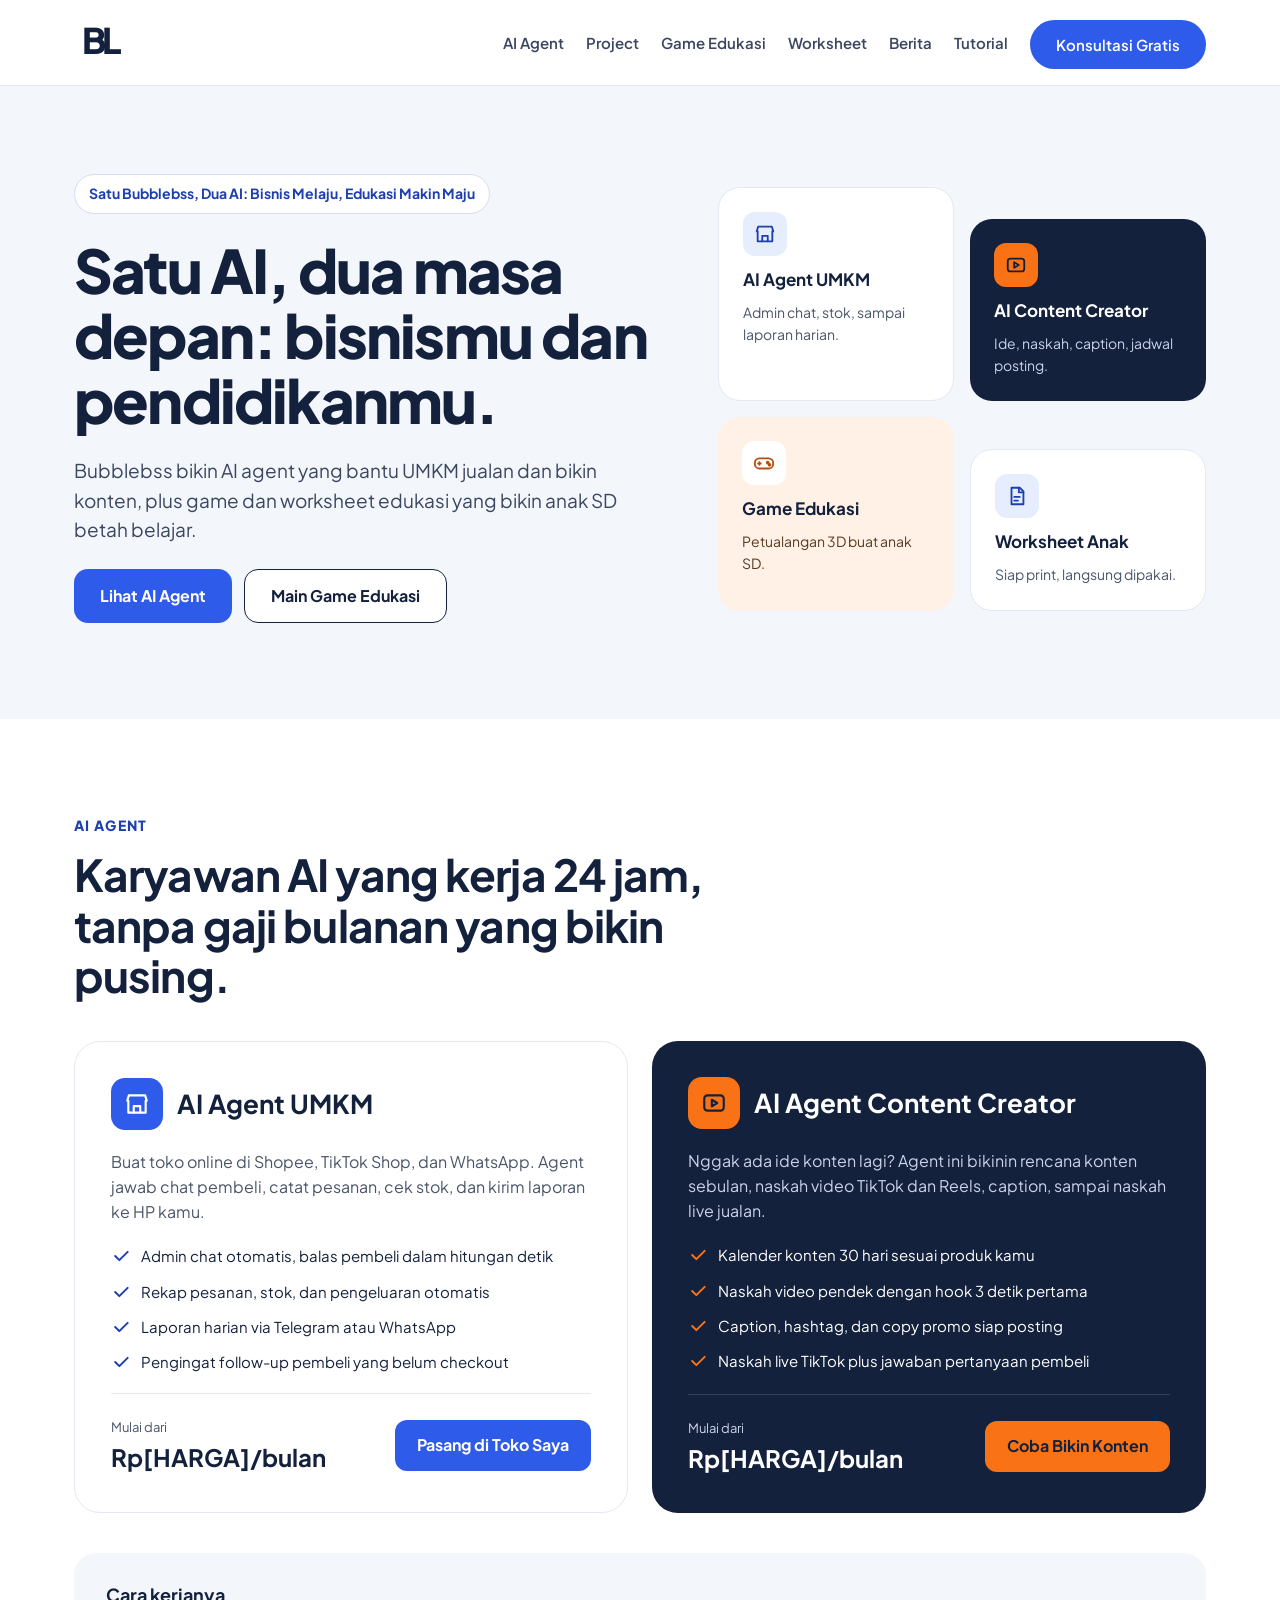
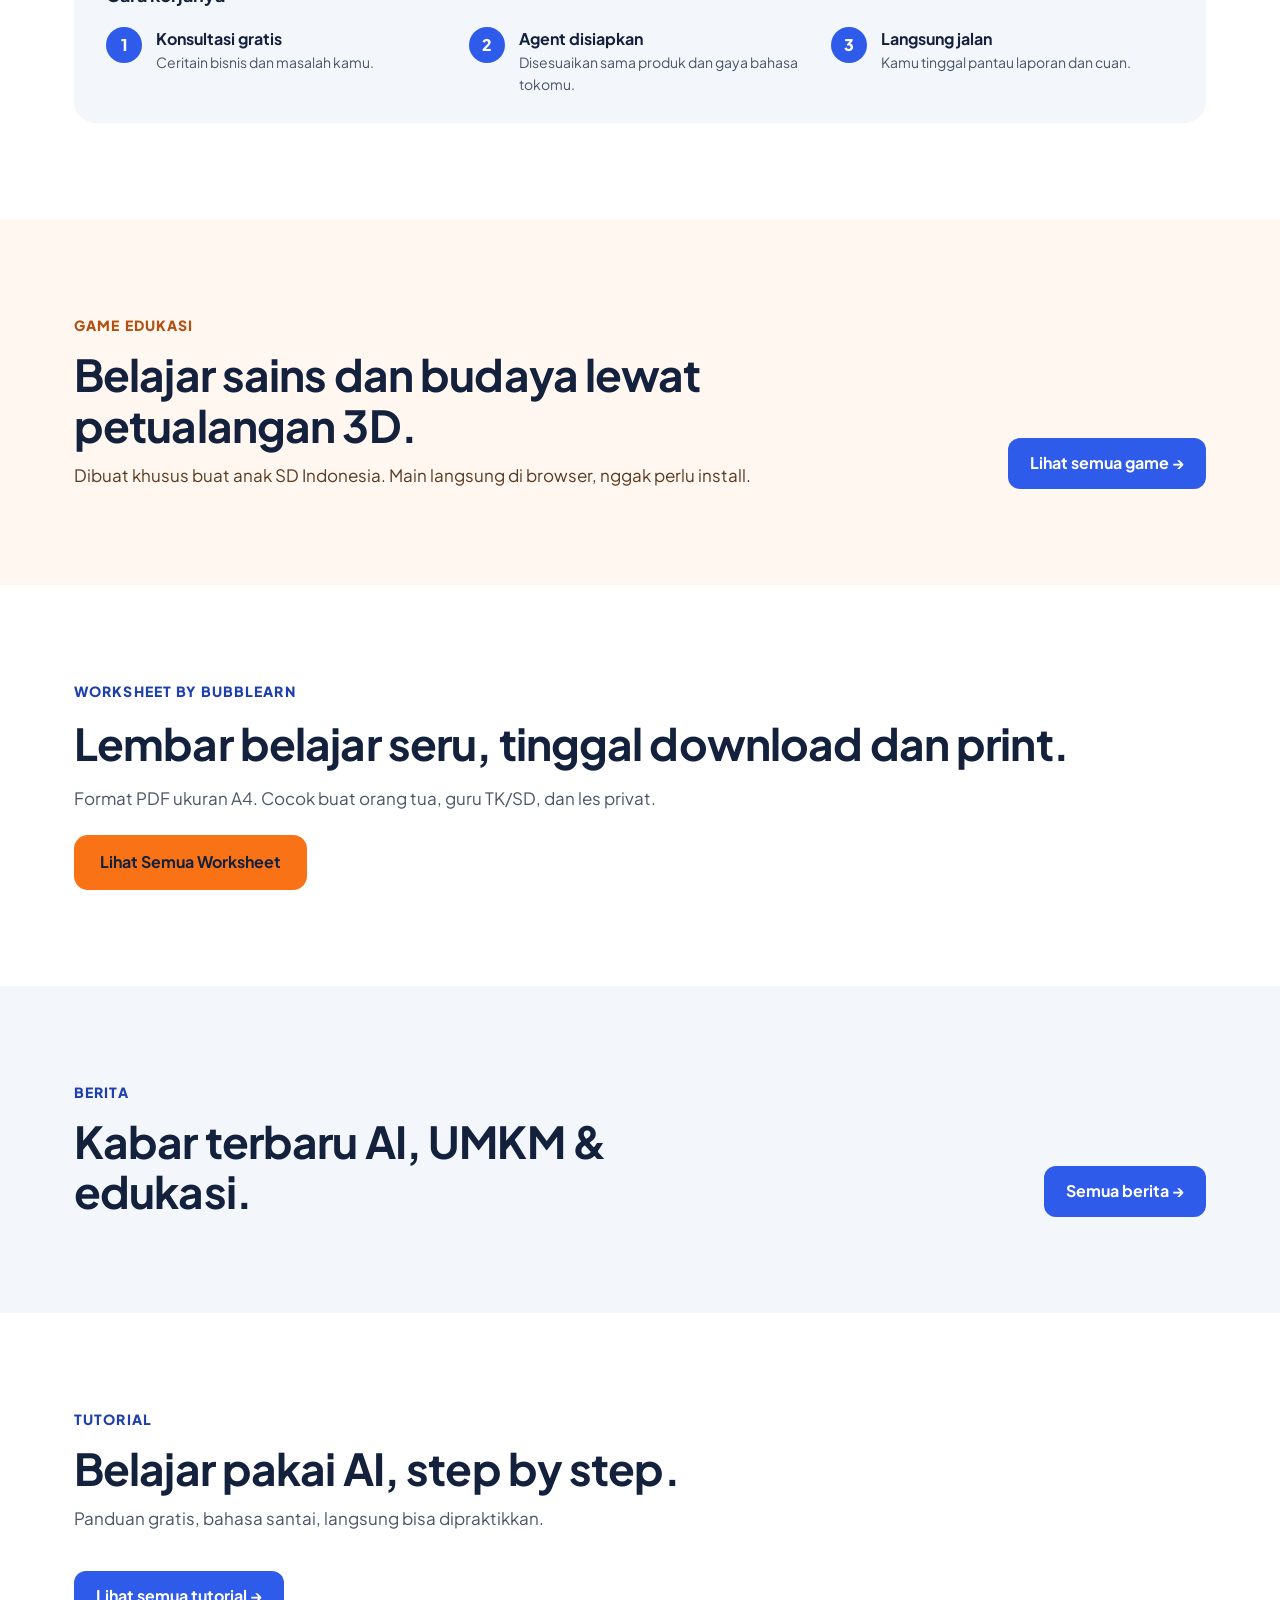
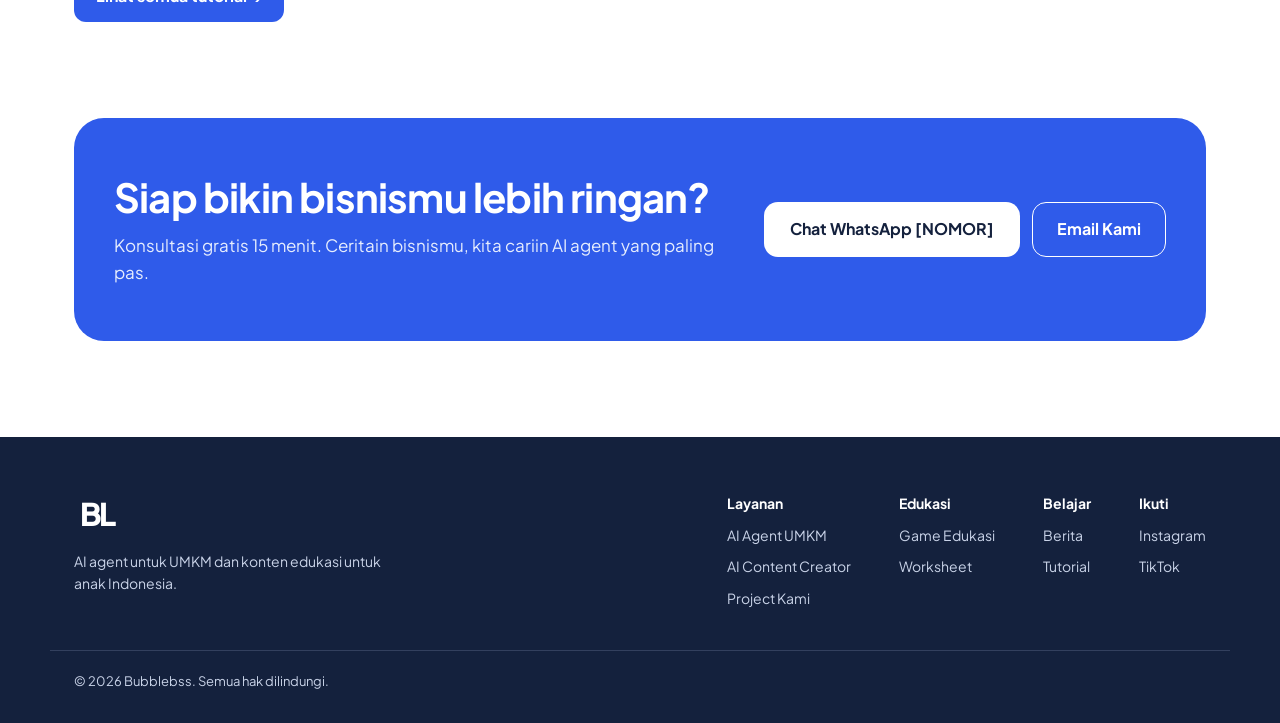
==== index.html @ 38b0239f "Shift hero headline focus from kids to education" ====
<!doctype html>
<html lang="id">
<head>
<meta charset="utf-8">
<title>Bubblebss – AI Agent UMKM, Game &amp; Worksheet Edukasi Anak</title>
<meta name="viewport" content="width=device-width, initial-scale=1">
<link rel="preconnect" href="https://fonts.googleapis.com">
<link rel="stylesheet" href="https://fonts.googleapis.com/css2?family=Plus+Jakarta+Sans:wght@400;500;600;700;800&display=swap">
<link rel="stylesheet" href="style.css">
</head>
<body>

<header class="site-header">
<nav class="nav container">
<a href="#top" class="nav-brand">
<svg width="52" height="52" viewBox="0 0 100 100" aria-hidden="true"><text x="50" y="72" font-family="'Plus Jakarta Sans', Arial, sans-serif" font-weight="800" font-size="68" letter-spacing="-6" text-anchor="middle" fill="#14213D">BL</text></svg>
</a>
<div class="nav-links">
<a href="/ai-agent/">AI Agent</a>
<a href="/project/">Project</a>
<a href="/game/">Game Edukasi</a>
<a href="/worksheet/">Worksheet</a>
<a href="/berita/">Berita</a>
<a href="/tutorial/">Tutorial</a>
<a href="#kontak" class="nav-cta">Konsultasi Gratis</a>
</div>
</nav>
</header>

<!-- HERO -->
<section id="top" class="hero">
<div class="hero-inner">
<div class="hero-copy">
<span class="hero-badge">Satu Bubblebss, Dua AI: Bisnis Melaju, Edukasi Makin Maju</span>
<h1 class="hero-title">Satu AI, dua masa depan: bisnismu dan pendidikanmu.</h1>
<p class="hero-desc">Bubblebss bikin AI agent yang bantu UMKM jualan dan bikin konten, plus game dan worksheet edukasi yang bikin anak SD betah belajar.</p>
<div class="hero-actions">
<a href="/ai-agent/" class="btn btn-primary">Lihat AI Agent</a>
<a href="/game/" class="btn btn-outline">Main Game Edukasi</a>
</div>
</div>
<div class="hero-grid">
<div class="hero-card hero-card-white">
<span class="hero-icon" style="background:#E6EDFD"><svg width="22" height="22" viewBox="0 0 24 24" fill="none" stroke="#1E3FAE" stroke-width="2" stroke-linecap="round" stroke-linejoin="round" aria-hidden="true"><path d="M3 9l1.5-5h15L21 9"></path><path d="M4 9v11h16V9"></path><path d="M9 20v-6h6v6"></path></svg></span>
<strong>AI Agent UMKM</strong>
<span class="desc">Admin chat, stok, sampai laporan harian.</span>
</div>
<div class="hero-card hero-card-navy offset">
<span class="hero-icon" style="background:#F97316"><svg width="22" height="22" viewBox="0 0 24 24" fill="none" stroke="#14213D" stroke-width="2" stroke-linecap="round" stroke-linejoin="round" aria-hidden="true"><rect x="3" y="5" width="18" height="14" rx="3"></rect><path d="M10 9l5 3-5 3z"></path></svg></span>
<strong>AI Content Creator</strong>
<span class="desc" style="color:#C9D3E8">Ide, naskah, caption, jadwal posting.</span>
</div>
<div class="hero-card hero-card-orange">
<span class="hero-icon" style="background:#FFFFFF"><svg width="22" height="22" viewBox="0 0 24 24" fill="none" stroke="#B4500F" stroke-width="2" stroke-linecap="round" stroke-linejoin="round" aria-hidden="true"><rect x="2" y="7" width="20" height="11" rx="5"></rect><path d="M7 11v3M5.5 12.5h3"></path><circle cx="16" cy="11.5" r="1"></circle><circle cx="18" cy="14" r="1"></circle></svg></span>
<strong>Game Edukasi</strong>
<span class="desc" style="color:#5A3A20">Petualangan 3D buat anak SD.</span>
</div>
<div class="hero-card hero-card-white offset">
<span class="hero-icon" style="background:#E6EDFD"><svg width="22" height="22" viewBox="0 0 24 24" fill="none" stroke="#1E3FAE" stroke-width="2" stroke-linecap="round" stroke-linejoin="round" aria-hidden="true"><path d="M6 3h9l4 4v14H6z"></path><path d="M14 3v5h5"></path><path d="M9 13h6M9 17h4"></path></svg></span>
<strong>Worksheet Anak</strong>
<span class="desc">Siap print, langsung dipakai.</span>
</div>
</div>
</div>
</section>

<!-- AI AGENT -->
<section id="ai-agent" class="section">
<div class="section-head">
<span class="eyebrow eyebrow-blue">AI Agent</span>
<h2 class="section-title">Karyawan AI yang kerja 24 jam, tanpa gaji bulanan yang bikin pusing.</h2>
</div>
<div class="agent-grid">

<div class="agent-card agent-card-white">
<div class="agent-head">
<span class="agent-icon" style="background:#2F5BEA"><svg width="26" height="26" viewBox="0 0 24 24" fill="none" stroke="#FFFFFF" stroke-width="2" stroke-linecap="round" stroke-linejoin="round" aria-hidden="true"><path d="M3 9l1.5-5h15L21 9"></path><path d="M4 9v11h16V9"></path><path d="M9 20v-6h6v6"></path></svg></span>
<h3>AI Agent UMKM</h3>
</div>
<p class="desc">Buat toko online di Shopee, TikTok Shop, dan WhatsApp. Agent jawab chat pembeli, catat pesanan, cek stok, dan kirim laporan ke HP kamu.</p>
<ul class="agent-list">
<li><svg width="20" height="20" viewBox="0 0 24 24" fill="none" stroke="#1E3FAE" stroke-width="2.4" stroke-linecap="round" stroke-linejoin="round" aria-hidden="true"><path d="M5 12l5 5L20 7"></path></svg>Admin chat otomatis, balas pembeli dalam hitungan detik</li>
<li><svg width="20" height="20" viewBox="0 0 24 24" fill="none" stroke="#1E3FAE" stroke-width="2.4" stroke-linecap="round" stroke-linejoin="round" aria-hidden="true"><path d="M5 12l5 5L20 7"></path></svg>Rekap pesanan, stok, dan pengeluaran otomatis</li>
<li><svg width="20" height="20" viewBox="0 0 24 24" fill="none" stroke="#1E3FAE" stroke-width="2.4" stroke-linecap="round" stroke-linejoin="round" aria-hidden="true"><path d="M5 12l5 5L20 7"></path></svg>Laporan harian via Telegram atau WhatsApp</li>
<li><svg width="20" height="20" viewBox="0 0 24 24" fill="none" stroke="#1E3FAE" stroke-width="2.4" stroke-linecap="round" stroke-linejoin="round" aria-hidden="true"><path d="M5 12l5 5L20 7"></path></svg>Pengingat follow-up pembeli yang belum checkout</li>
</ul>
<div class="agent-footer">
<div><span class="price-label">Mulai dari</span><br><strong>Rp[HARGA]/bulan</strong></div>
<a href="#kontak" class="btn btn-sm btn-primary">Pasang di Toko Saya</a>
</div>
</div>

<div class="agent-card agent-card-navy">
<div class="agent-head">
<span class="agent-icon" style="background:#F97316"><svg width="26" height="26" viewBox="0 0 24 24" fill="none" stroke="#14213D" stroke-width="2" stroke-linecap="round" stroke-linejoin="round" aria-hidden="true"><rect x="3" y="5" width="18" height="14" rx="3"></rect><path d="M10 9l5 3-5 3z"></path></svg></span>
<h3>AI Agent Content Creator</h3>
</div>
<p class="desc">Nggak ada ide konten lagi? Agent ini bikinin rencana konten sebulan, naskah video TikTok dan Reels, caption, sampai naskah live jualan.</p>
<ul class="agent-list">
<li><svg width="20" height="20" viewBox="0 0 24 24" fill="none" stroke="#F97316" stroke-width="2.4" stroke-linecap="round" stroke-linejoin="round" aria-hidden="true"><path d="M5 12l5 5L20 7"></path></svg>Kalender konten 30 hari sesuai produk kamu</li>
<li><svg width="20" height="20" viewBox="0 0 24 24" fill="none" stroke="#F97316" stroke-width="2.4" stroke-linecap="round" stroke-linejoin="round" aria-hidden="true"><path d="M5 12l5 5L20 7"></path></svg>Naskah video pendek dengan hook 3 detik pertama</li>
<li><svg width="20" height="20" viewBox="0 0 24 24" fill="none" stroke="#F97316" stroke-width="2.4" stroke-linecap="round" stroke-linejoin="round" aria-hidden="true"><path d="M5 12l5 5L20 7"></path></svg>Caption, hashtag, dan copy promo siap posting</li>
<li><svg width="20" height="20" viewBox="0 0 24 24" fill="none" stroke="#F97316" stroke-width="2.4" stroke-linecap="round" stroke-linejoin="round" aria-hidden="true"><path d="M5 12l5 5L20 7"></path></svg>Naskah live TikTok plus jawaban pertanyaan pembeli</li>
</ul>
<div class="agent-footer">
<div><span class="price-label">Mulai dari</span><br><strong>Rp[HARGA]/bulan</strong></div>
<a href="#kontak" class="btn btn-sm btn-orange">Coba Bikin Konten</a>
</div>
</div>

</div>

<div class="howto">
<strong class="howto-title">Cara kerjanya</strong>
<div class="howto-grid">
<div class="howto-step"><span class="howto-num">1</span><div><strong>Konsultasi gratis</strong><div class="label">Ceritain bisnis dan masalah kamu.</div></div></div>
<div class="howto-step"><span class="howto-num">2</span><div><strong>Agent disiapkan</strong><div class="label">Disesuaikan sama produk dan gaya bahasa tokomu.</div></div></div>
<div class="howto-step"><span class="howto-num">3</span><div><strong>Langsung jalan</strong><div class="label">Kamu tinggal pantau laporan dan cuan.</div></div></div>
</div>
</div>
</section>

<!-- GAME teaser -->
<section class="game-section">
<div class="section container" style="padding:96px 24px">
<div class="section-head-row">
<div class="section-head">
<span class="eyebrow" style="color:#B4500F">Game Edukasi</span>
<h2 class="section-title">Belajar sains dan budaya lewat petualangan 3D.</h2>
<p class="section-lede" style="color:#5A3A20">Dibuat khusus buat anak SD Indonesia. Main langsung di browser, nggak perlu install.</p>
</div>
<a href="/game/" class="btn btn-sm btn-primary">Lihat semua game →</a>
</div>
</div>
</section>

<!-- WORKSHEET teaser -->
<section class="section">
<div class="worksheet-section">
<div class="worksheet-copy">
<span class="eyebrow eyebrow-blue">Worksheet by Bubblearn</span>
<h2 class="section-title">Lembar belajar seru, tinggal download dan print.</h2>
<p class="section-lede">Format PDF ukuran A4. Cocok buat orang tua, guru TK/SD, dan les privat.</p>
<a href="/worksheet/" class="btn btn-orange" style="align-self:flex-start;margin-top:8px">Lihat Semua Worksheet</a>
</div>
</div>
</section>

<!-- BERITA teaser -->
<section id="berita" class="berita-section">
<div class="section">
<div class="section-head-row">
<div class="section-head">
<span class="eyebrow eyebrow-blue">Berita</span>
<h2 class="section-title">Kabar terbaru AI, UMKM &amp; edukasi.</h2>
</div>
<a href="/berita/" class="btn btn-sm btn-primary">Semua berita →</a>
</div>
</div>
</section>

<!-- TUTORIAL teaser -->
<section id="tutorial" class="section">
<div class="section-head">
<span class="eyebrow eyebrow-blue">Tutorial</span>
<h2 class="section-title">Belajar pakai AI, step by step.</h2>
<p class="section-lede">Panduan gratis, bahasa santai, langsung bisa dipraktikkan.</p>
</div>
<a href="/tutorial/" class="btn btn-sm btn-primary" style="align-self:flex-start">Lihat semua tutorial →</a>
</section>

<!-- CTA -->
<section id="kontak" class="cta-wrap">
<div class="cta-box">
<div class="cta-copy">
<h2>Siap bikin bisnismu lebih ringan?</h2>
<p>Konsultasi gratis 15 menit. Ceritain bisnismu, kita cariin AI agent yang paling pas.</p>
</div>
<div class="cta-actions">
<a href="#" class="btn btn-white">Chat WhatsApp [NOMOR]</a>
<a href="#" class="btn btn-outline-white">Email Kami</a>
</div>
</div>
</section>

<!-- FOOTER -->
<footer class="site-footer">
<div class="footer-inner">
<div class="footer-brand">
<div class="footer-brand-row"><svg width="46" height="46" viewBox="0 0 100 100" aria-hidden="true"><text x="50" y="72" font-family="'Plus Jakarta Sans', Arial, sans-serif" font-weight="800" font-size="68" letter-spacing="-6" text-anchor="middle" fill="#FFFFFF">BL</text></svg></div>
<p>AI agent untuk UMKM dan konten edukasi untuk anak Indonesia.</p>
</div>
<div class="footer-cols">
<div class="footer-col"><strong>Layanan</strong><a href="/ai-agent/">AI Agent UMKM</a><a href="/ai-agent/">AI Content Creator</a><a href="/project/">Project Kami</a></div>
<div class="footer-col"><strong>Edukasi</strong><a href="/game/">Game Edukasi</a><a href="/worksheet/">Worksheet</a></div>
<div class="footer-col"><strong>Belajar</strong><a href="/berita/">Berita</a><a href="/tutorial/">Tutorial</a></div>
<div class="footer-col"><strong>Ikuti</strong><a href="#">Instagram</a><a href="#">TikTok</a></div>
</div>
</div>
<div class="footer-bottom">© 2026 Bubblebss. Semua hak dilindungi.</div>
</footer>

<script src="https://identity.netlify.com/v1/netlify-identity-widget.js"></script>
<script>
if (window.netlifyIdentity) {
  window.netlifyIdentity.on('init', user => {
    if (!user) {
      window.netlifyIdentity.on('login', () => { document.location.href = '/admin/'; });
    }
  });
}
</script>
</body>
</html>
---- style.css ----
:root{
  --blue:#2F5BEA;
  --blue-dark:#1E3FAE;
  --navy:#14213D;
  --navy-2:#33405E;
  --navy-text:#3B4660;
  --orange:#F97316;
  --orange-dark:#B4500F;
  --orange-darker:#8A3A08;
  --brown:#5A3A20;
  --bg-blue:#F3F6FB;
  --bg-orange:#FFF7F0;
  --border:#E3E8F2;
  --border-orange:#F3DCC8;
  --border-blue2:#D5DEF0;
  --gray:#4A5568;
  --ink-soft:#C9D3E8;
  --chip-blue-bg:#E6EDFD;
  --chip-orange-bg:#FFF1E6;
  --chip-green-bg:#DCF3E4;
  --chip-green-text:#17643A;
  --chip-cyan-bg:#D9F0F5;
  --chip-cyan-text:#0E5A6B;
  --lilac:#9DB4F7;
}

*{box-sizing:border-box}
html{scroll-behavior:smooth}
body{
  margin:0;
  background:#FFFFFF;
  color:var(--navy);
  font-family:'Plus Jakarta Sans',system-ui,sans-serif;
  line-height:1.55;
}
a{color:var(--blue-dark);text-decoration:none}
a:hover{color:var(--navy)}
img{max-width:100%}
ul{margin:0;padding:0;list-style:none}

.container{max-width:1180px;margin:0 auto;padding:0 24px}

/* NAV */
.site-header{border-bottom:1px solid var(--border);background:#FFFFFF}
.nav{display:flex;flex-wrap:wrap;align-items:center;justify-content:space-between;gap:16px;padding:16px 24px}
.nav-brand{display:flex;align-items:center;gap:10px;color:var(--navy)}
.nav-brand strong{font-weight:800;font-size:22px;letter-spacing:-0.02em}
.nav-links{display:flex;flex-wrap:wrap;align-items:center;gap:16px 22px;font-size:15px;font-weight:600}
.nav-links a{color:var(--navy-text);padding:10px 0}
.nav-links a.nav-cta{background:var(--blue);color:#FFFFFF !important;padding:13px 26px;border-radius:999px;margin-top:4px}

/* BUTTONS */
.btn{display:inline-block;font-weight:700;font-size:16px;padding:15px 26px;border-radius:14px;text-decoration:none}
.btn-primary{background:var(--blue);color:#FFFFFF !important}
.btn-outline{background:#FFFFFF;color:var(--navy) !important;border:1.5px solid var(--navy);padding:14px 26px}
.btn-orange{background:var(--orange);color:var(--navy) !important}
.btn-white{background:#FFFFFF;color:var(--navy) !important}
.btn-outline-white{border:1.5px solid #FFFFFF;color:#FFFFFF !important;padding:14px 24px}
.btn-sm{padding:13px 22px;border-radius:12px;font-weight:700}

/* SECTION HEADINGS */
.eyebrow{font-size:14px;font-weight:800;letter-spacing:.08em;text-transform:uppercase}
.eyebrow-blue{color:var(--blue-dark)}
.eyebrow-orange{color:var(--orange-dark)}
h1,h2,h3{margin:0}
.section-title{font-size:clamp(30px,3.6vw,44px);line-height:1.15;letter-spacing:-.02em}
.section-lede{margin:0;font-size:17px;color:var(--gray)}

/* HERO */
.hero{background:var(--bg-blue)}
.hero-inner{padding:88px 24px 96px;display:flex;flex-wrap:wrap;align-items:center;gap:56px;max-width:1180px;margin:0 auto}
.hero-copy{flex:1 1 480px;min-width:0;display:flex;flex-direction:column;gap:24px}
.hero-badge{align-self:flex-start;background:#FFFFFF;border:1px solid var(--border-blue2);color:var(--blue-dark);font-size:14px;font-weight:700;padding:8px 14px;border-radius:999px}
.hero-title{font-size:clamp(36px,5vw,60px);line-height:1.08;font-weight:800;letter-spacing:-.03em}
.hero-desc{margin:0;font-size:19px;color:var(--navy-text);max-width:560px}
.hero-actions{display:flex;flex-wrap:wrap;gap:12px}
.hero-grid{flex:1 1 380px;min-width:0;display:grid;grid-template-columns:repeat(2,minmax(0,1fr));gap:16px}
.hero-card{border-radius:22px;padding:24px;display:flex;flex-direction:column;gap:10px}
.hero-card.offset{margin-top:32px}
.hero-card-white{background:#FFFFFF;border:1px solid var(--border)}
.hero-card-navy{background:var(--navy);color:#FFFFFF}
.hero-card-orange{background:var(--chip-orange-bg)}
.hero-icon{width:44px;height:44px;border-radius:12px;display:flex;align-items:center;justify-content:center}
.hero-card strong{font-size:17px}
.hero-card span.desc{font-size:14px;color:var(--gray)}

/* GENERIC SECTION */
.section{max-width:1180px;margin:0 auto;padding:96px 24px;display:flex;flex-direction:column;gap:40px}
.section-head{display:flex;flex-direction:column;gap:12px;max-width:680px}
.section-head-row{display:flex;flex-wrap:wrap;justify-content:space-between;align-items:flex-end;gap:16px}

/* AI AGENT CARDS */
.agent-grid{display:grid;grid-template-columns:repeat(auto-fit,minmax(320px,1fr));gap:24px}
.agent-card{border-radius:26px;padding:36px;display:flex;flex-direction:column;gap:20px}
.agent-card-white{border:1px solid var(--border);background:#FFFFFF}
.agent-card-navy{background:var(--navy);color:#FFFFFF}
.agent-head{display:flex;align-items:center;gap:14px}
.agent-icon{width:52px;height:52px;border-radius:14px;display:flex;align-items:center;justify-content:center}
.agent-card h3{font-size:26px}
.agent-card p.desc{margin:0;font-size:16px}
.agent-card-white p.desc{color:var(--gray)}
.agent-card-navy p.desc{color:var(--ink-soft)}
.agent-list{display:flex;flex-direction:column;gap:12px;font-size:15px}
.agent-list li{display:flex;gap:10px;align-items:flex-start}
.agent-list svg{flex:none;margin-top:2px}
.agent-footer{display:flex;flex-wrap:wrap;align-items:center;justify-content:space-between;gap:16px;padding-top:20px;margin-top:auto;border-top:1px solid var(--border)}
.agent-card-navy .agent-footer{border-top:1px solid var(--navy-2)}
.agent-footer .price-label{font-size:13px;color:var(--gray)}
.agent-card-navy .price-label{color:var(--ink-soft)}
.agent-footer strong{font-size:24px}

.howto{background:var(--bg-blue);border-radius:22px;padding:28px 32px;display:flex;flex-direction:column;gap:18px}
.howto-title{font-size:18px}
.howto-grid{display:grid;grid-template-columns:repeat(auto-fit,minmax(220px,1fr));gap:20px}
.howto-step{display:flex;gap:14px;align-items:flex-start}
.howto-num{flex:none;width:36px;height:36px;border-radius:999px;background:var(--blue);color:#FFFFFF;font-weight:800;display:flex;align-items:center;justify-content:center}
.howto-step .label{font-size:14px;color:var(--gray)}

.target-note{background:var(--chip-orange-bg);border:1px solid var(--border-orange);border-radius:20px;padding:24px 28px;display:flex;gap:16px;align-items:flex-start}
.target-note .icon{flex:none;width:40px;height:40px;border-radius:10px;background:#FFFFFF;display:flex;align-items:center;justify-content:center}
.target-note p{margin:0;font-size:15px;color:var(--orange-darker)}
.target-note strong{display:block;margin-bottom:4px;font-size:16px;color:var(--navy)}

/* GAME */
.game-section{background:var(--bg-orange)}
.game-grid{display:grid;grid-template-columns:repeat(auto-fit,minmax(250px,1fr));gap:20px}
.game-card{background:#FFFFFF;border-radius:22px;overflow:hidden;display:flex;flex-direction:column;border:1px solid var(--border-orange)}
.game-thumb{height:150px;display:flex;align-items:center;justify-content:center}
.game-body{padding:22px;display:flex;flex-direction:column;gap:10px;flex:1}
.chip{align-self:flex-start;font-size:12px;font-weight:700;padding:4px 10px;border-radius:999px}
.chip-green{background:var(--chip-green-bg);color:var(--chip-green-text)}
.chip-blue{background:var(--chip-blue-bg);color:var(--blue-dark)}
.chip-cyan{background:var(--chip-cyan-bg);color:var(--chip-cyan-text)}
.chip-orange{background:var(--chip-orange-bg);color:var(--orange-darker)}
.game-card h3{font-size:19px}
.game-card p{margin:0;font-size:14px;color:var(--gray)}
.game-link{margin-top:auto;font-weight:700;font-size:15px;padding:10px 0}

/* WORKSHEET */
.worksheet-section{display:flex;flex-wrap:wrap;gap:48px;align-items:flex-start}
.worksheet-copy{flex:1 1 340px;min-width:0;display:flex;flex-direction:column;gap:16px}
.worksheet-grid{flex:2 1 560px;min-width:0;display:grid;grid-template-columns:repeat(auto-fit,minmax(240px,1fr));gap:16px}
.worksheet-card{border:1px solid var(--border);border-radius:20px;padding:22px;display:flex;flex-direction:column;gap:8px}
.worksheet-card strong.title{font-size:18px}
.worksheet-card span.desc{font-size:14px;color:var(--gray)}
.worksheet-price-row{display:flex;justify-content:space-between;align-items:center;margin-top:8px}
.worksheet-price-row strong{color:var(--blue-dark)}
.worksheet-price-row a{font-weight:700;font-size:14px;padding:8px 0}
.worksheet-bundle{grid-column:1/-1;background:var(--navy);color:#FFFFFF;border-radius:20px;padding:22px 26px;display:flex;flex-wrap:wrap;justify-content:space-between;align-items:center;gap:14px}
.worksheet-bundle .label{font-size:14px;color:var(--ink-soft)}

/* PROJECT */
.project-grid{display:grid;grid-template-columns:repeat(auto-fit,minmax(280px,1fr));gap:20px}
.project-card{background:#FFFFFF;border:1px solid var(--border);border-radius:22px;padding:26px;display:flex;flex-direction:column;gap:14px}
.project-card h3{font-size:20px;line-height:1.3}
.project-card p{margin:0;font-size:15px;color:var(--gray)}
.project-stats{display:flex;gap:20px;border-top:1px solid var(--border);padding-top:16px;margin-top:auto}
.project-stat{display:flex;flex-direction:column;gap:2px}
.project-stat strong{font-size:18px;color:var(--blue-dark)}
.project-stat span{font-size:12px;color:var(--gray)}

/* BERITA / TUTORIAL teaser + list */
.berita-section{background:var(--bg-blue)}
.news-grid{display:grid;grid-template-columns:repeat(auto-fit,minmax(280px,1fr));gap:20px}
.news-card{background:#FFFFFF;border-radius:22px;padding:26px;display:flex;flex-direction:column;gap:12px}
.news-meta{display:flex;gap:10px;font-size:13px;color:var(--gray)}
.news-meta .cat{font-weight:700}
.news-card h3{font-size:20px;line-height:1.3}
.news-card p{margin:0;font-size:15px;color:var(--gray)}
.news-card .read-more{margin-top:auto;font-weight:700;font-size:15px;padding:8px 0}

.tutorial-list{display:flex;flex-direction:column;border-top:1px solid var(--border)}
.tutorial-row{text-decoration:none;color:var(--navy);display:flex;flex-wrap:wrap;align-items:center;gap:12px 24px;padding:22px 4px;border-bottom:1px solid var(--border)}
.tutorial-row strong{flex:1 1 320px;font-size:18px}
.tutorial-row .meta{font-size:14px;color:var(--gray)}

/* CTA */
.cta-wrap{max-width:1180px;margin:0 auto;padding:0 24px 96px}
.cta-box{background:var(--blue);color:#FFFFFF;border-radius:30px;padding:56px 40px;display:flex;flex-wrap:wrap;align-items:center;justify-content:space-between;gap:28px}
.cta-copy{flex:1 1 420px;min-width:0;display:flex;flex-direction:column;gap:12px}
.cta-copy h2{font-size:clamp(28px,3.2vw,40px);line-height:1.15;letter-spacing:-.02em}
.cta-copy p{margin:0;font-size:17px;color:var(--chip-blue-bg)}
.cta-actions{display:flex;flex-wrap:wrap;gap:12px}

/* FOOTER */
.site-footer{background:var(--navy);color:var(--ink-soft)}
.footer-inner{max-width:1180px;margin:0 auto;padding:56px 24px 40px;display:flex;flex-wrap:wrap;justify-content:space-between;gap:32px}
.footer-brand{flex:1 1 280px;display:flex;flex-direction:column;gap:12px}
.footer-brand-row{display:flex;align-items:center;gap:10px;color:#FFFFFF}
.footer-brand-row strong{font-size:20px}
.footer-brand p{margin:0;font-size:14px;max-width:320px}
.footer-cols{display:flex;flex-wrap:wrap;gap:48px;font-size:14px}
.footer-col{display:flex;flex-direction:column;gap:10px}
.footer-col strong{color:#FFFFFF}
.footer-col a{color:var(--ink-soft)}
.footer-bottom{max-width:1180px;margin:0 auto;padding:20px 24px 32px;border-top:1px solid var(--navy-2);font-size:13px}

/* SIMPLE PAGE HEADER (berita/tutorial/game/worksheet pages) */
.page-hero{background:var(--bg-blue);padding:64px 24px;text-align:left}
.page-hero .container{display:flex;flex-direction:column;gap:12px;max-width:760px}

/* ARTICLE DETAIL */
.article-wrap{max-width:720px;margin:0 auto;padding:64px 24px 96px}
.article-meta{display:flex;gap:10px;font-size:13px;color:var(--gray);margin-bottom:12px}
.article-wrap h1{font-size:clamp(28px,4vw,42px);line-height:1.2;letter-spacing:-.02em;margin-bottom:24px}
.article-body{font-size:17px;color:#1F2937}
.article-body h2{margin-top:36px;font-size:24px}
.article-body h3{margin-top:28px;font-size:20px}
.article-body p{margin:16px 0}
.article-body ul,.article-body ol{margin:16px 0;padding-left:22px}
.article-body img{border-radius:16px}
.back-link{display:inline-block;margin-bottom:24px;font-weight:700}

/* UTIL */
.muted{color:var(--gray)}
.empty-state{padding:40px 0;color:var(--gray)}
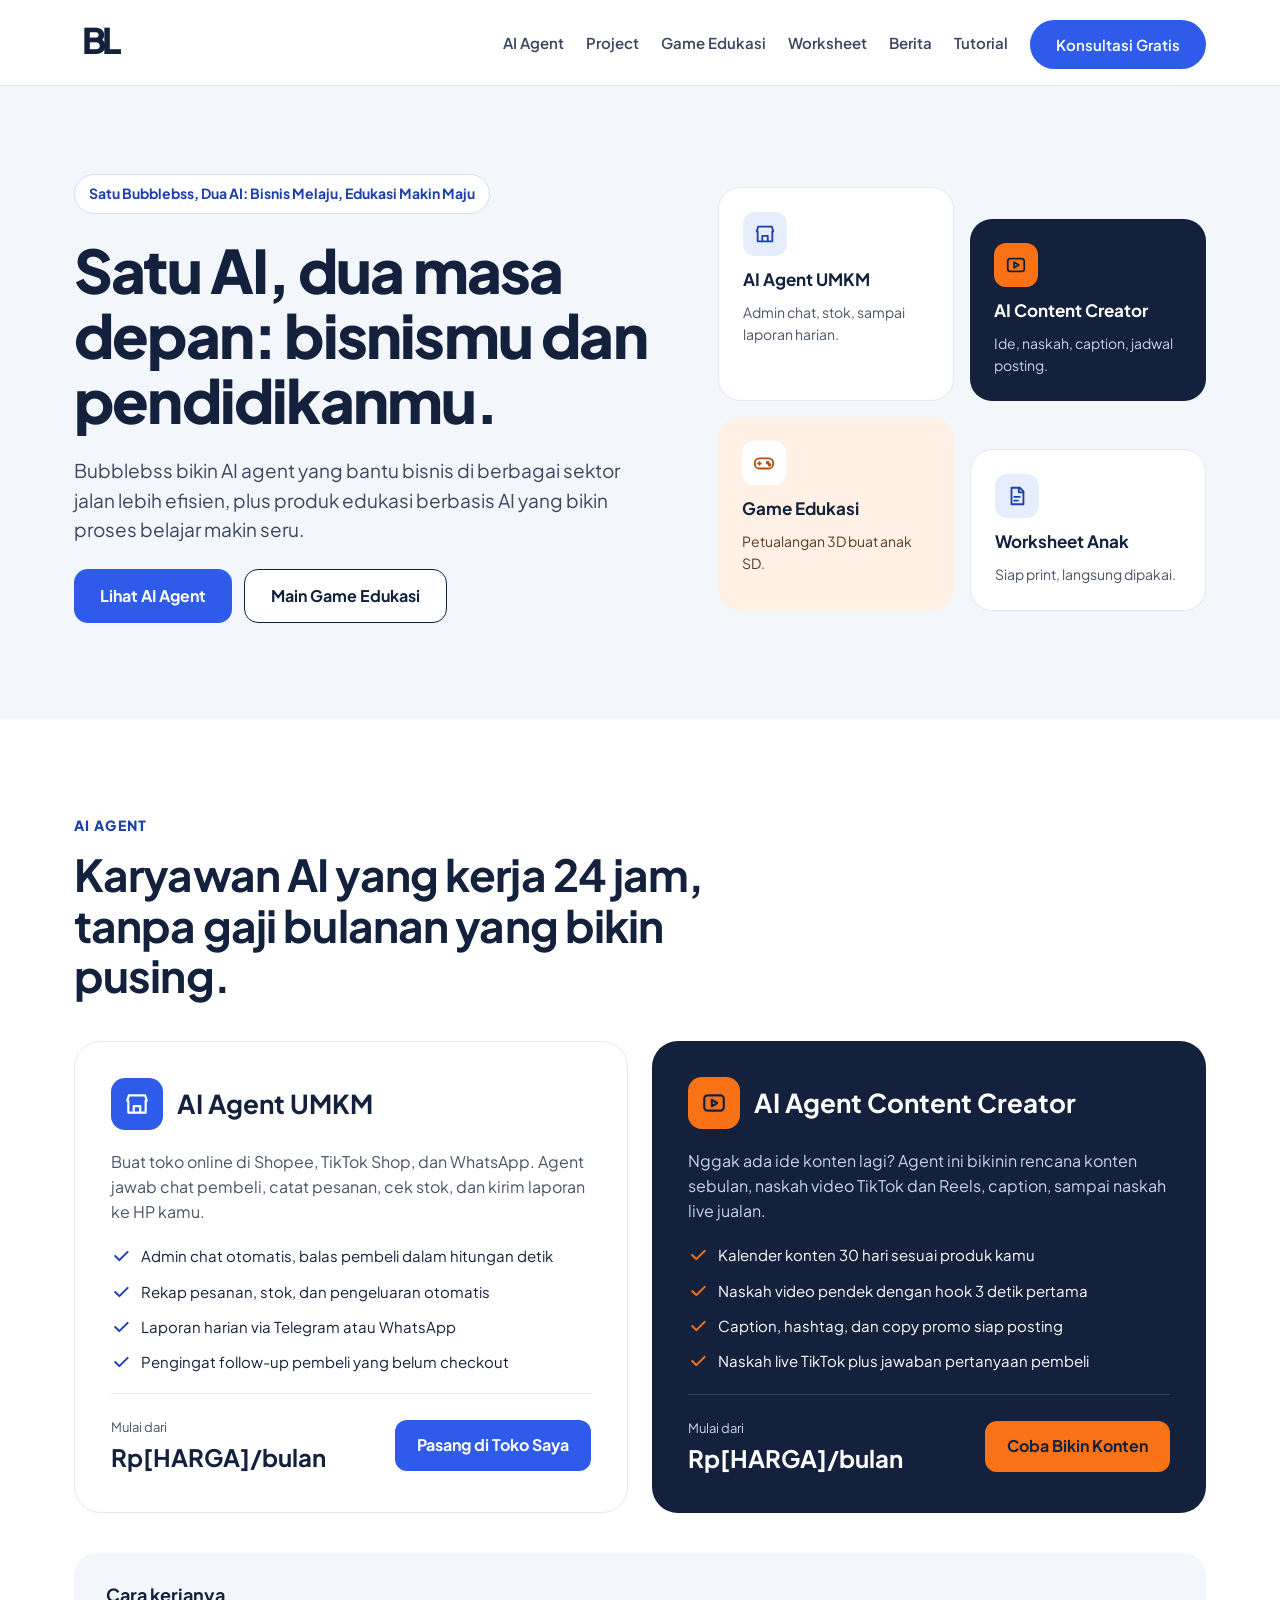
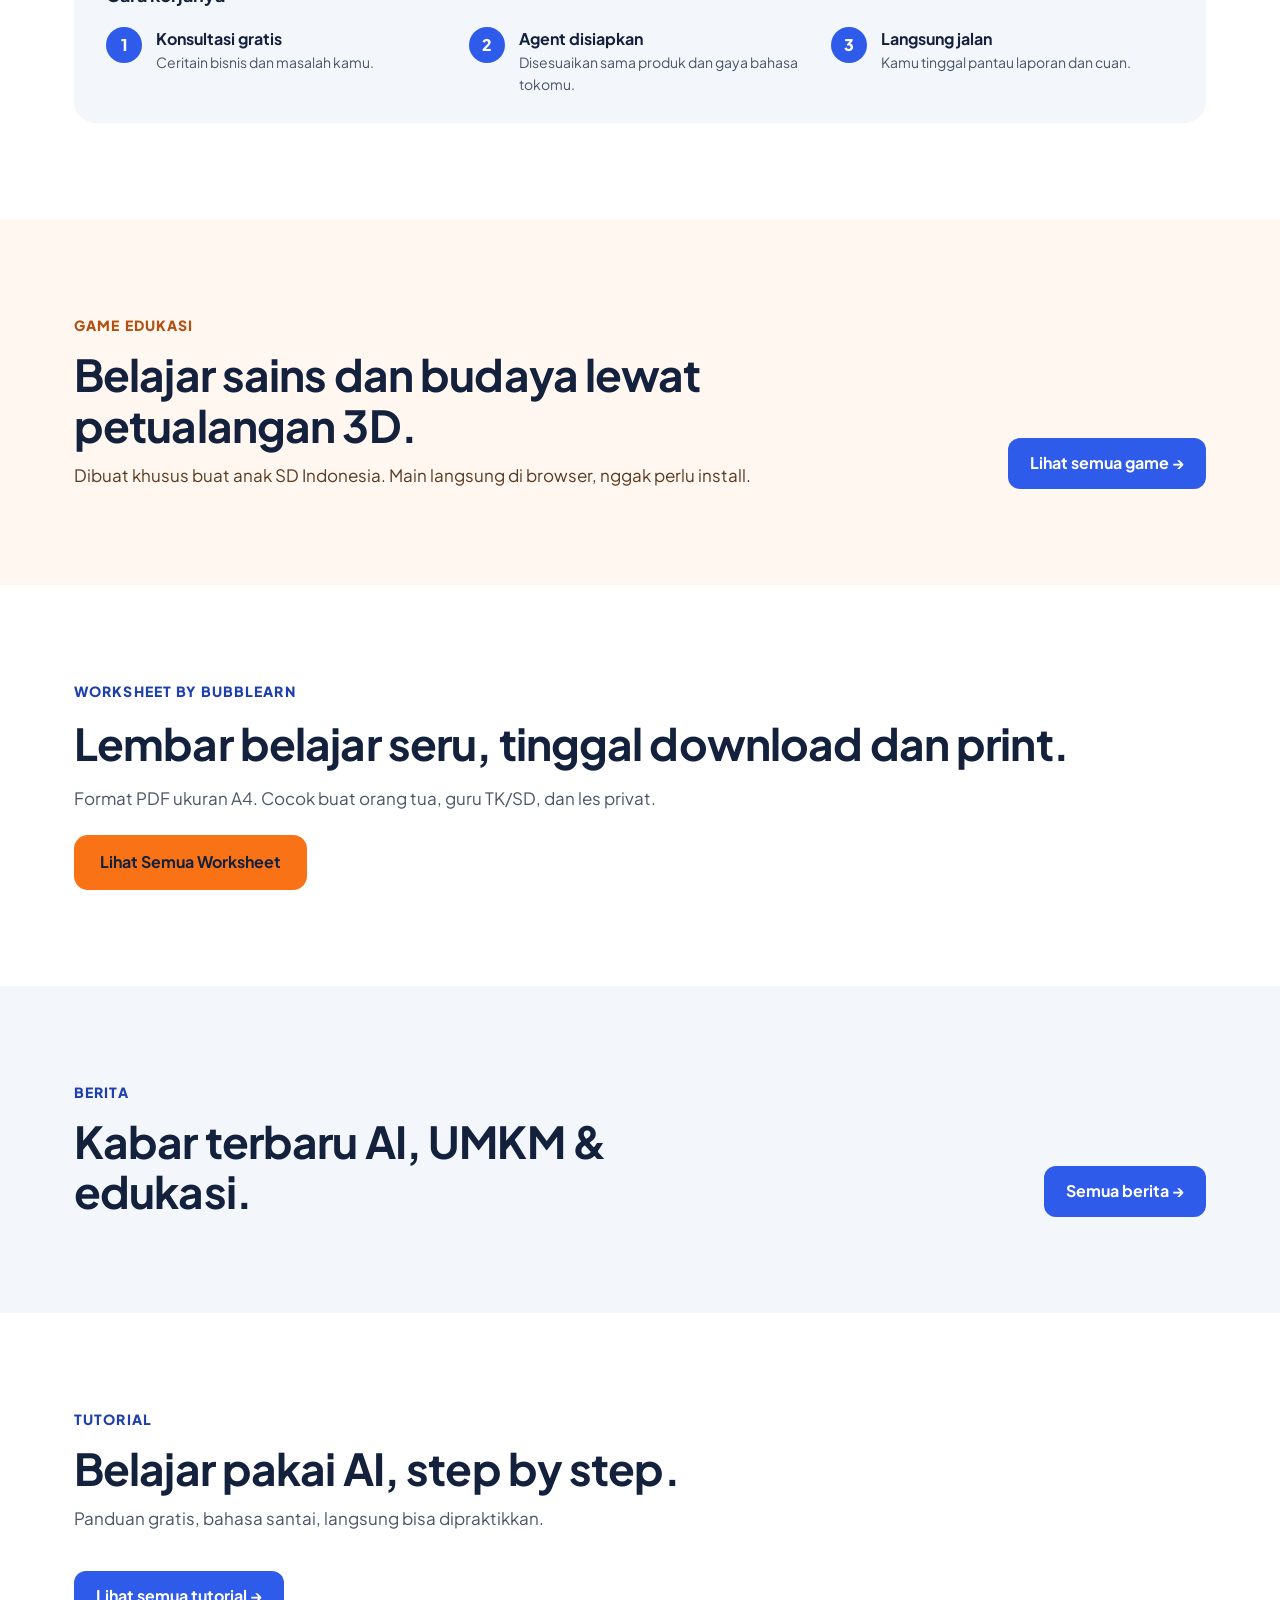
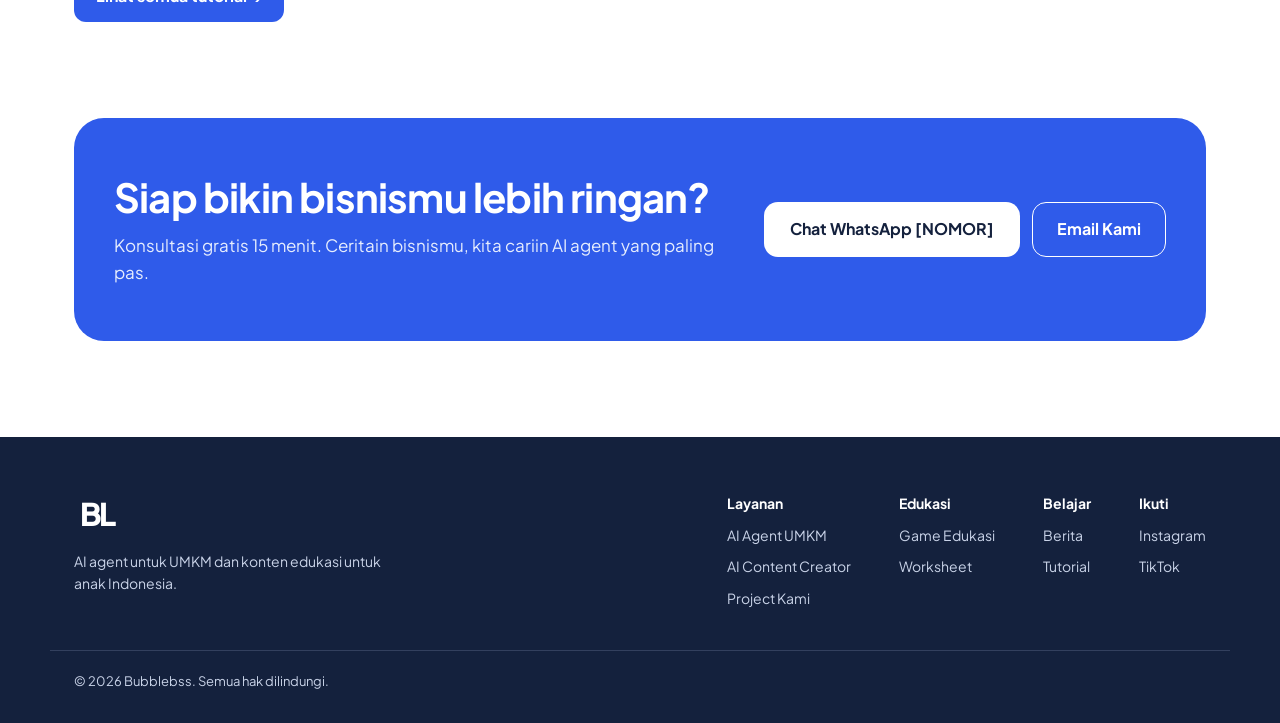
==== commit 690c3611: "Broaden hero description beyond UMKM and kids-only framing" ====
--- a/index.html
+++ b/index.html
@@ -33,7 +33,7 @@
 <div class="hero-copy">
 <span class="hero-badge">Satu Bubblebss, Dua AI: Bisnis Melaju, Edukasi Makin Maju</span>
 <h1 class="hero-title">Satu AI, dua masa depan: bisnismu dan pendidikanmu.</h1>
-<p class="hero-desc">Bubblebss bikin AI agent yang bantu UMKM jualan dan bikin konten, plus game dan worksheet edukasi yang bikin anak SD betah belajar.</p>
+<p class="hero-desc">Bubblebss bikin AI agent yang bantu bisnis di berbagai sektor jalan lebih efisien, plus produk edukasi berbasis AI yang bikin proses belajar makin seru.</p>
 <div class="hero-actions">
 <a href="/ai-agent/" class="btn btn-primary">Lihat AI Agent</a>
 <a href="/game/" class="btn btn-outline">Main Game Edukasi</a>
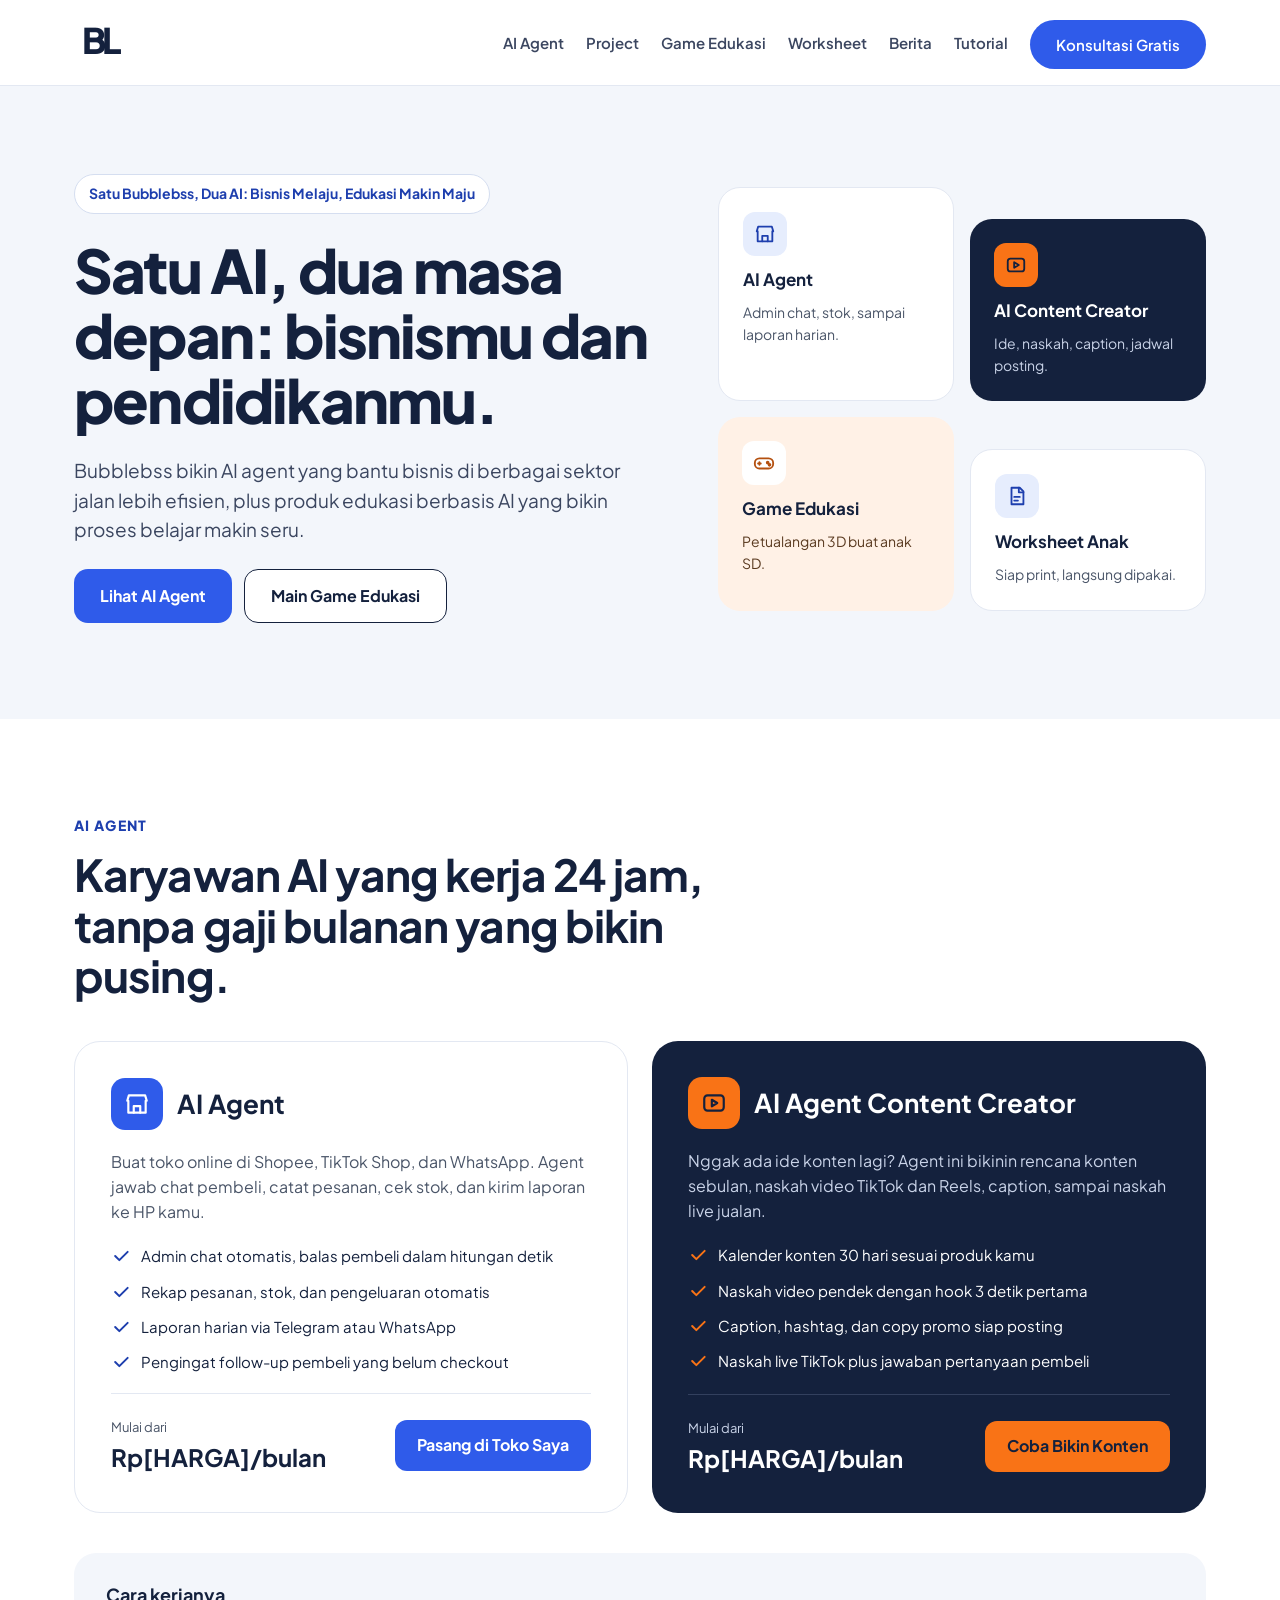
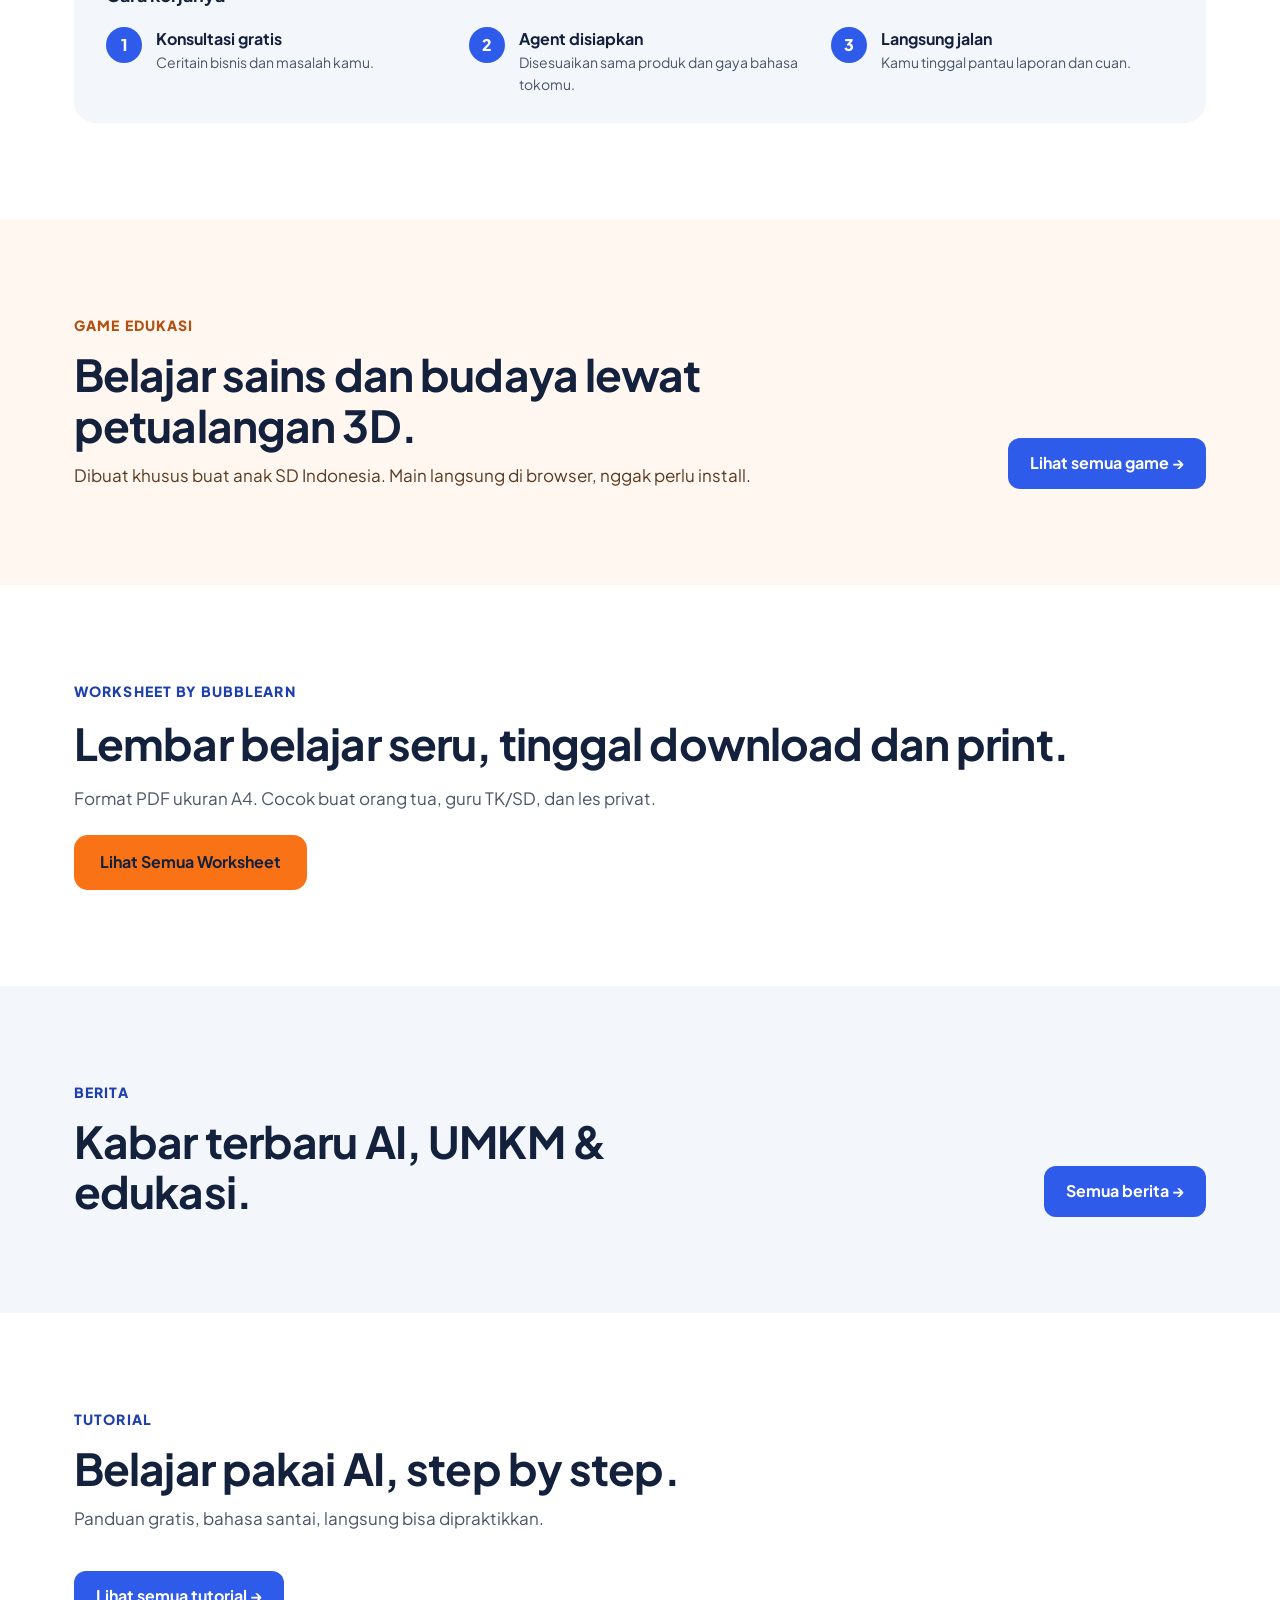
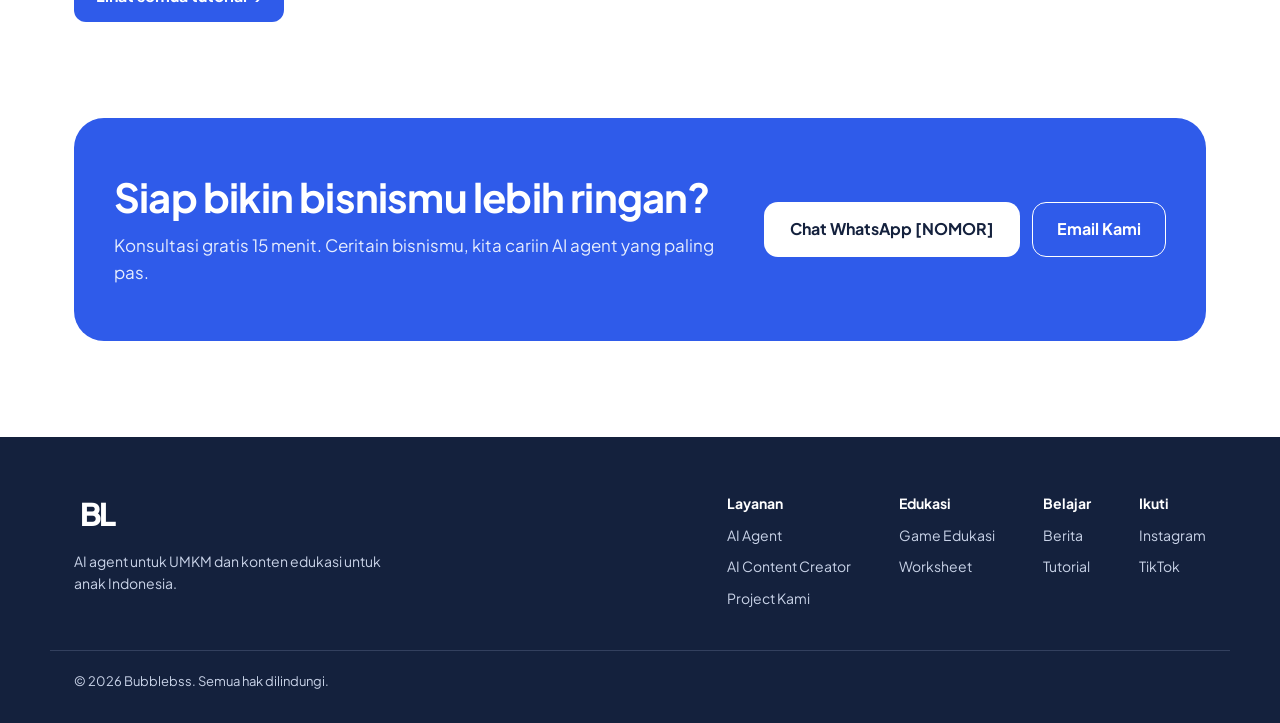
==== commit 551f8673: "Rename AI Agent UMKM label to just AI Agent sitewide" ====
--- a/index.html
+++ b/index.html
@@ -2,7 +2,7 @@
 <html lang="id">
 <head>
 <meta charset="utf-8">
-<title>Bubblebss – AI Agent UMKM, Game &amp; Worksheet Edukasi Anak</title>
+<title>Bubblebss – AI Agent, Game &amp; Worksheet Edukasi Anak</title>
 <meta name="viewport" content="width=device-width, initial-scale=1">
 <link rel="preconnect" href="https://fonts.googleapis.com">
 <link rel="stylesheet" href="https://fonts.googleapis.com/css2?family=Plus+Jakarta+Sans:wght@400;500;600;700;800&display=swap">
@@ -42,7 +42,7 @@
 <div class="hero-grid">
 <div class="hero-card hero-card-white">
 <span class="hero-icon" style="background:#E6EDFD"><svg width="22" height="22" viewBox="0 0 24 24" fill="none" stroke="#1E3FAE" stroke-width="2" stroke-linecap="round" stroke-linejoin="round" aria-hidden="true"><path d="M3 9l1.5-5h15L21 9"></path><path d="M4 9v11h16V9"></path><path d="M9 20v-6h6v6"></path></svg></span>
-<strong>AI Agent UMKM</strong>
+<strong>AI Agent</strong>
 <span class="desc">Admin chat, stok, sampai laporan harian.</span>
 </div>
 <div class="hero-card hero-card-navy offset">
@@ -75,7 +75,7 @@
 <div class="agent-card agent-card-white">
 <div class="agent-head">
 <span class="agent-icon" style="background:#2F5BEA"><svg width="26" height="26" viewBox="0 0 24 24" fill="none" stroke="#FFFFFF" stroke-width="2" stroke-linecap="round" stroke-linejoin="round" aria-hidden="true"><path d="M3 9l1.5-5h15L21 9"></path><path d="M4 9v11h16V9"></path><path d="M9 20v-6h6v6"></path></svg></span>
-<h3>AI Agent UMKM</h3>
+<h3>AI Agent</h3>
 </div>
 <p class="desc">Buat toko online di Shopee, TikTok Shop, dan WhatsApp. Agent jawab chat pembeli, catat pesanan, cek stok, dan kirim laporan ke HP kamu.</p>
 <ul class="agent-list">
@@ -191,7 +191,7 @@
 <p>AI agent untuk UMKM dan konten edukasi untuk anak Indonesia.</p>
 </div>
 <div class="footer-cols">
-<div class="footer-col"><strong>Layanan</strong><a href="/ai-agent/">AI Agent UMKM</a><a href="/ai-agent/">AI Content Creator</a><a href="/project/">Project Kami</a></div>
+<div class="footer-col"><strong>Layanan</strong><a href="/ai-agent/">AI Agent</a><a href="/ai-agent/">AI Content Creator</a><a href="/project/">Project Kami</a></div>
 <div class="footer-col"><strong>Edukasi</strong><a href="/game/">Game Edukasi</a><a href="/worksheet/">Worksheet</a></div>
 <div class="footer-col"><strong>Belajar</strong><a href="/berita/">Berita</a><a href="/tutorial/">Tutorial</a></div>
 <div class="footer-col"><strong>Ikuti</strong><a href="#">Instagram</a><a href="#">TikTok</a></div>
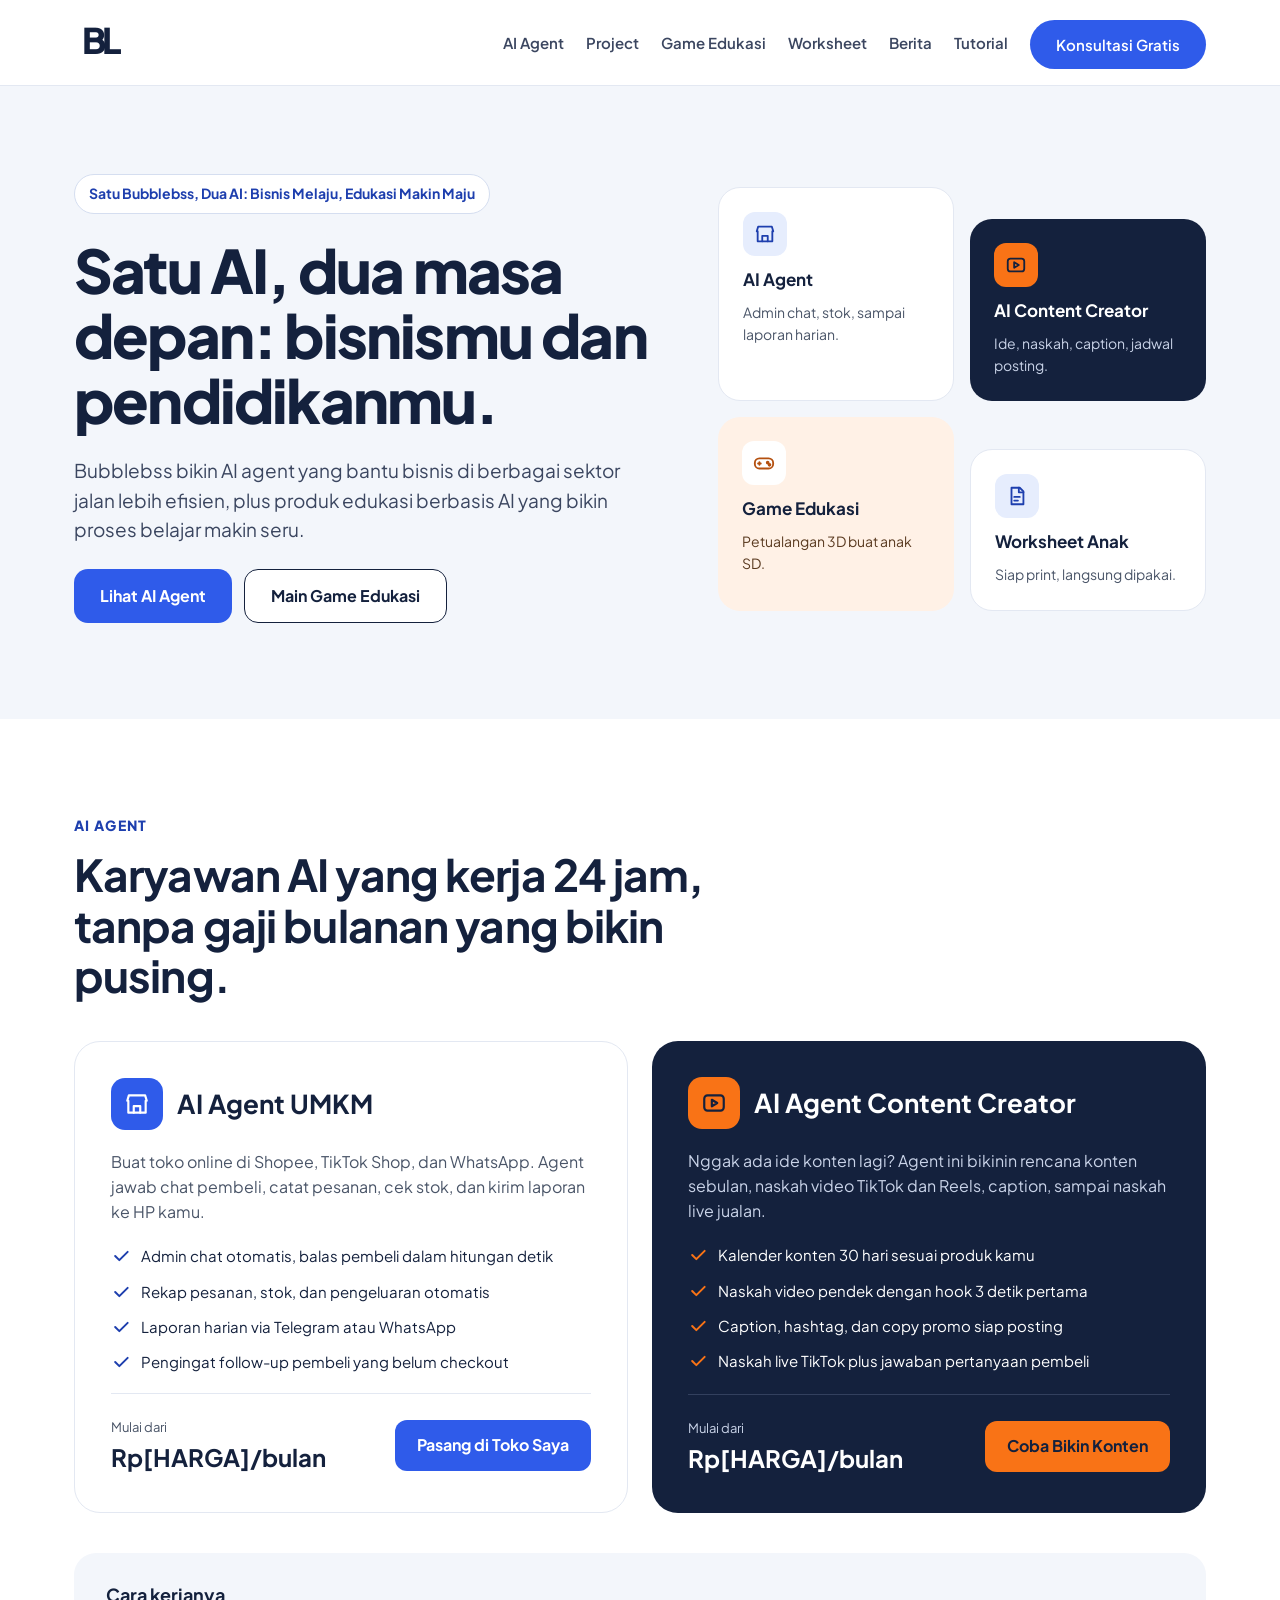
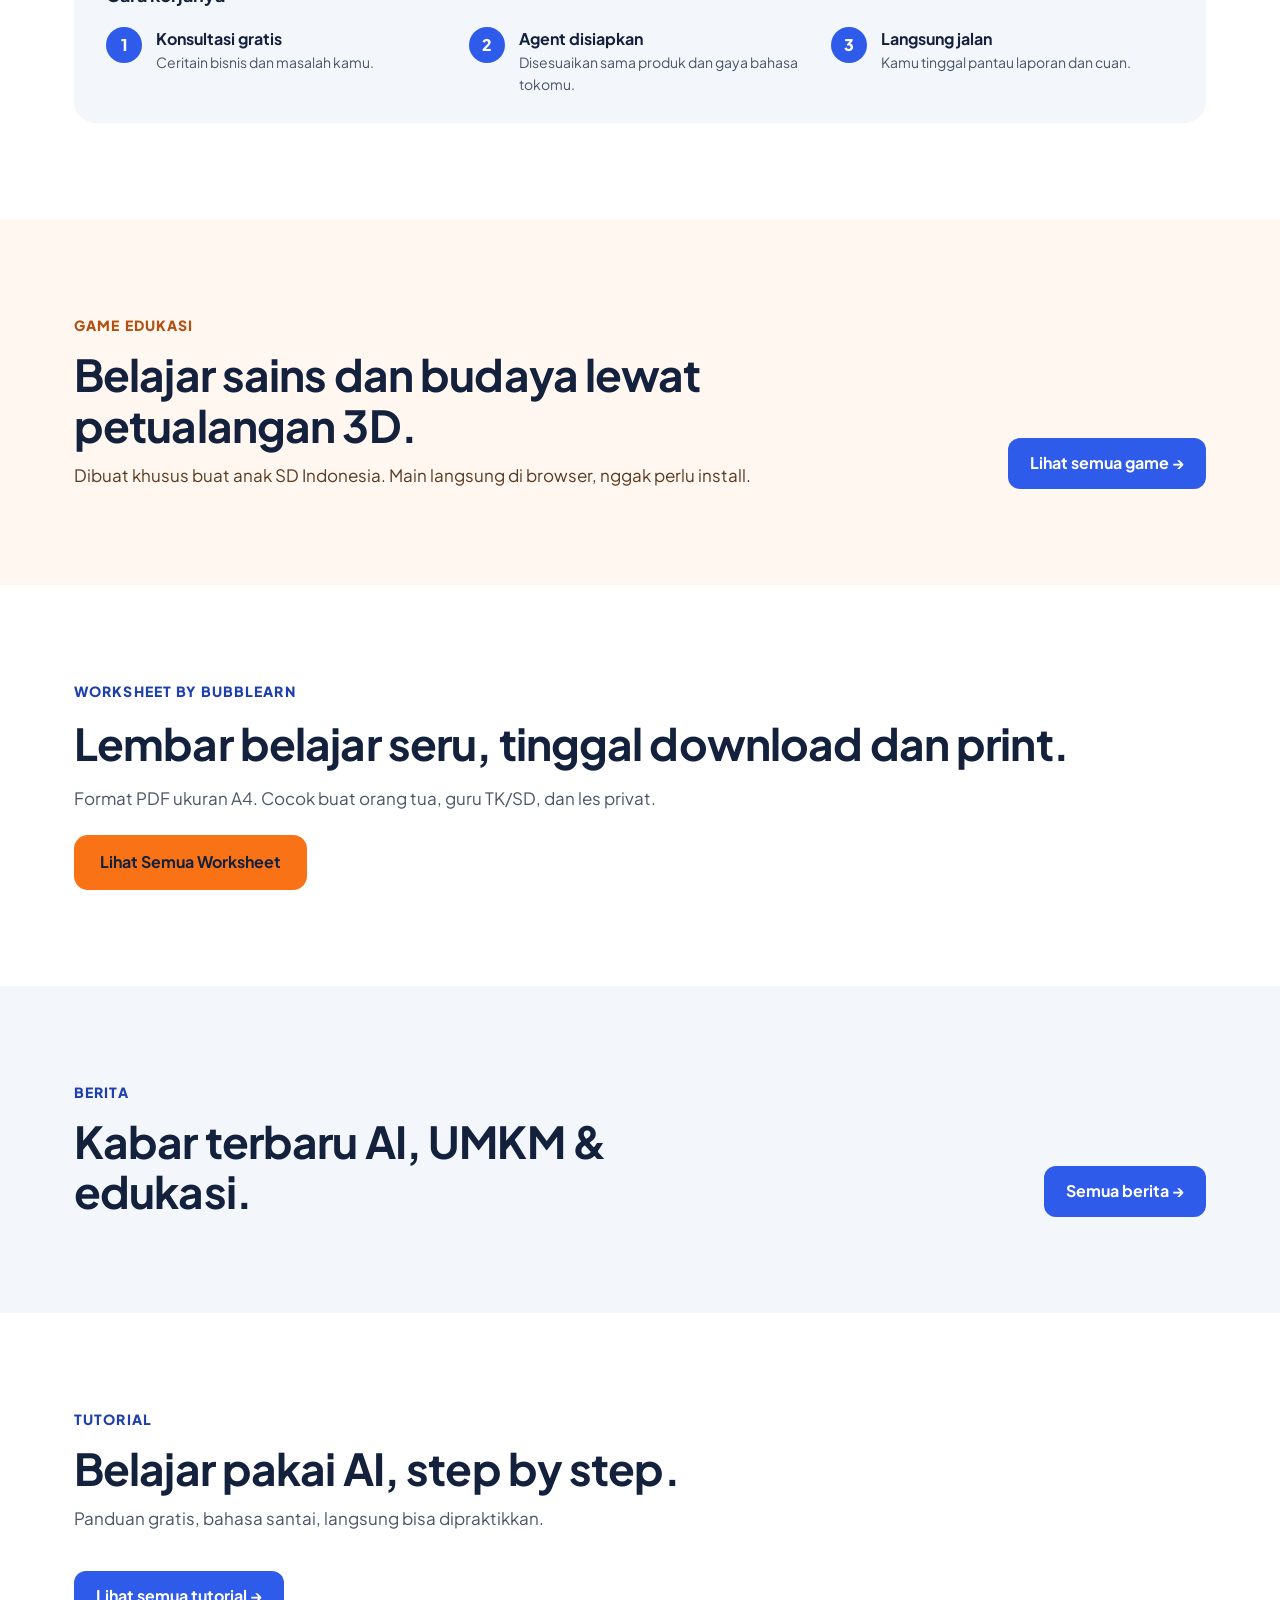
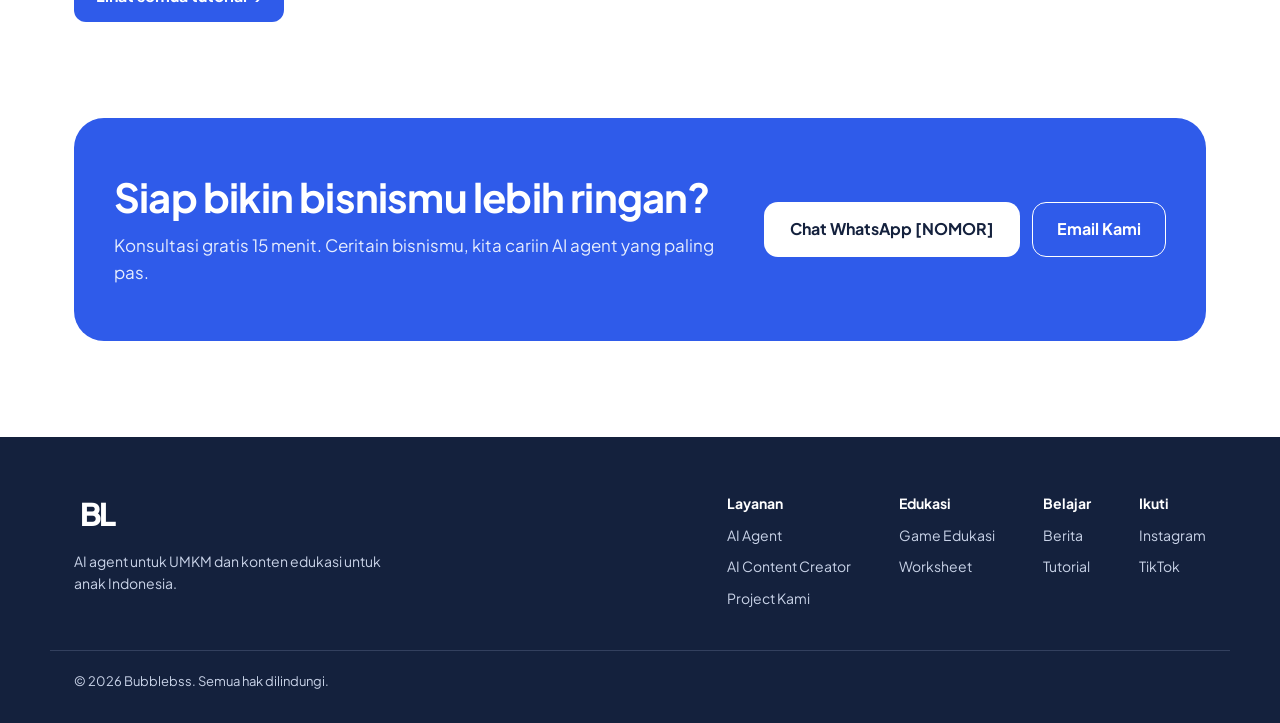
==== commit 260a21fd: "Keep UMKM-specific card titled AI Agent UMKM, other labels stay generic" ====
--- a/index.html
+++ b/index.html
@@ -75,7 +75,7 @@
 <div class="agent-card agent-card-white">
 <div class="agent-head">
 <span class="agent-icon" style="background:#2F5BEA"><svg width="26" height="26" viewBox="0 0 24 24" fill="none" stroke="#FFFFFF" stroke-width="2" stroke-linecap="round" stroke-linejoin="round" aria-hidden="true"><path d="M3 9l1.5-5h15L21 9"></path><path d="M4 9v11h16V9"></path><path d="M9 20v-6h6v6"></path></svg></span>
-<h3>AI Agent</h3>
+<h3>AI Agent UMKM</h3>
 </div>
 <p class="desc">Buat toko online di Shopee, TikTok Shop, dan WhatsApp. Agent jawab chat pembeli, catat pesanan, cek stok, dan kirim laporan ke HP kamu.</p>
 <ul class="agent-list">
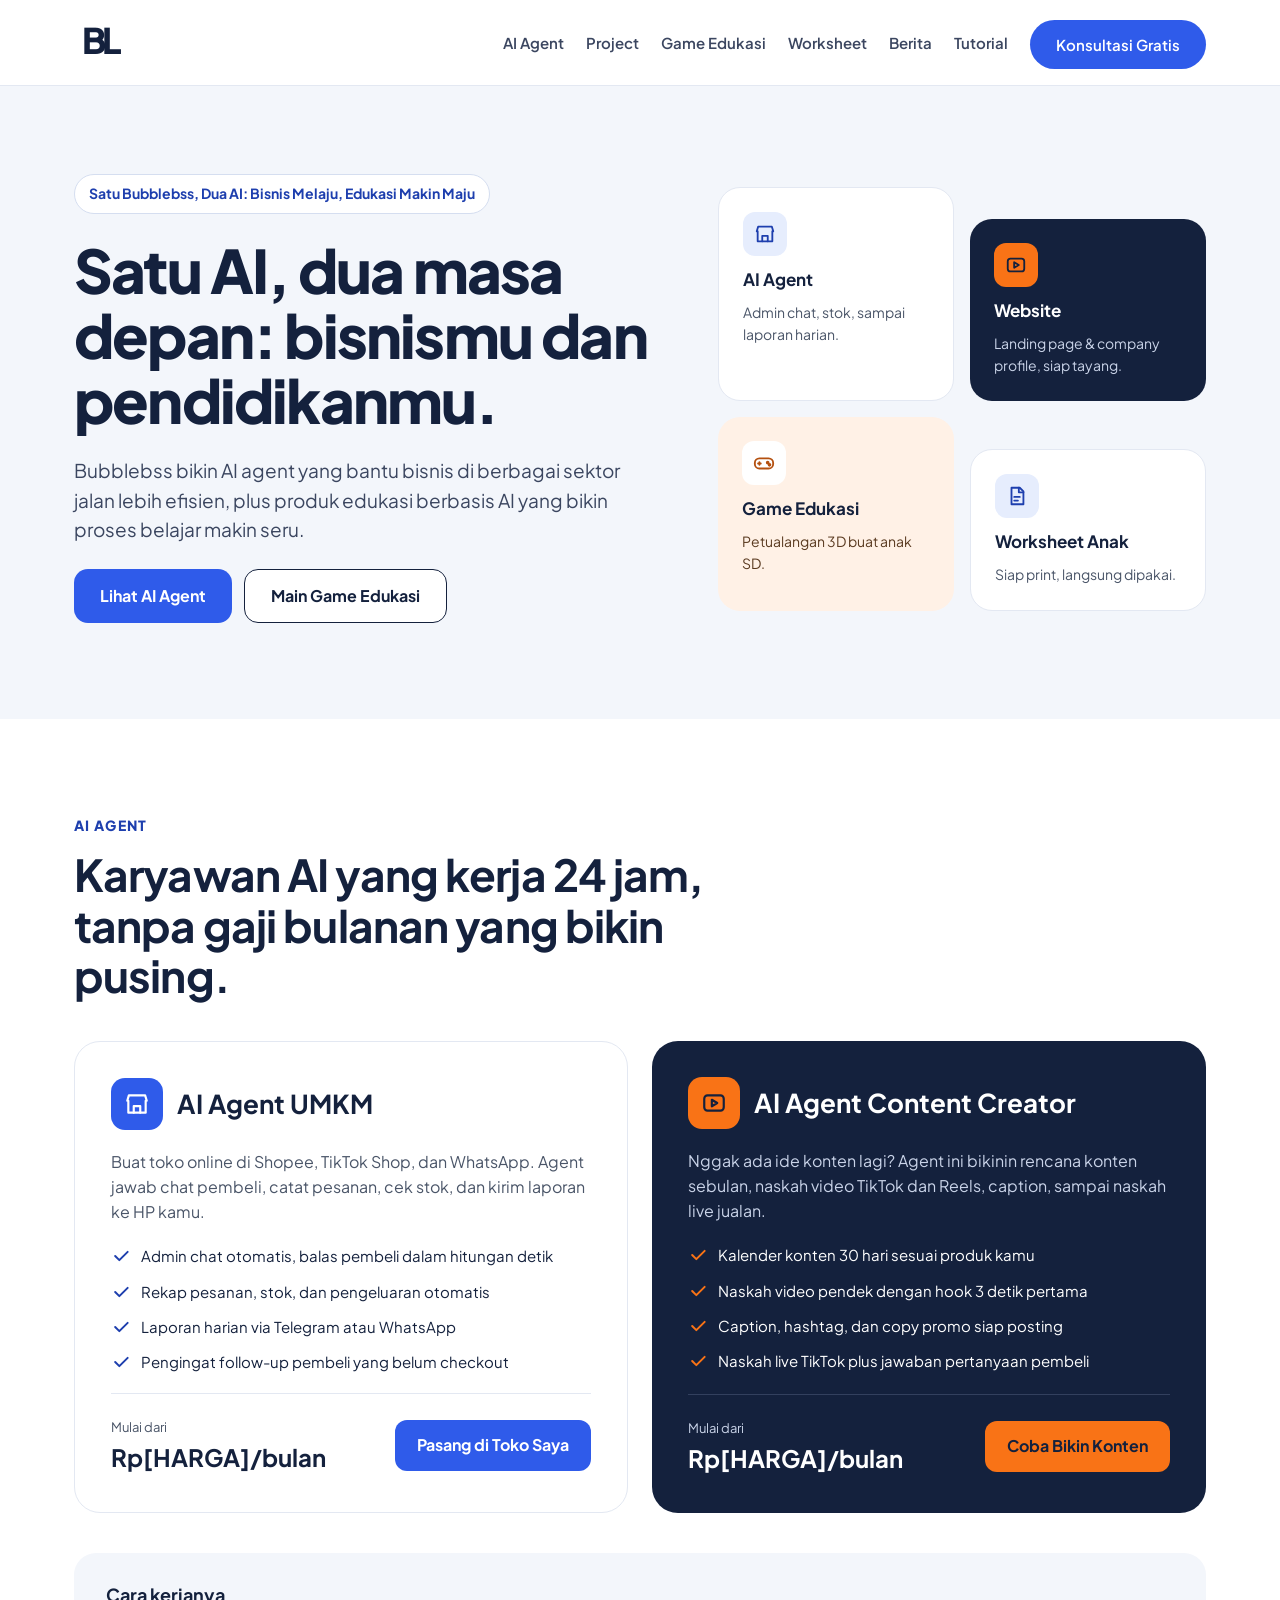
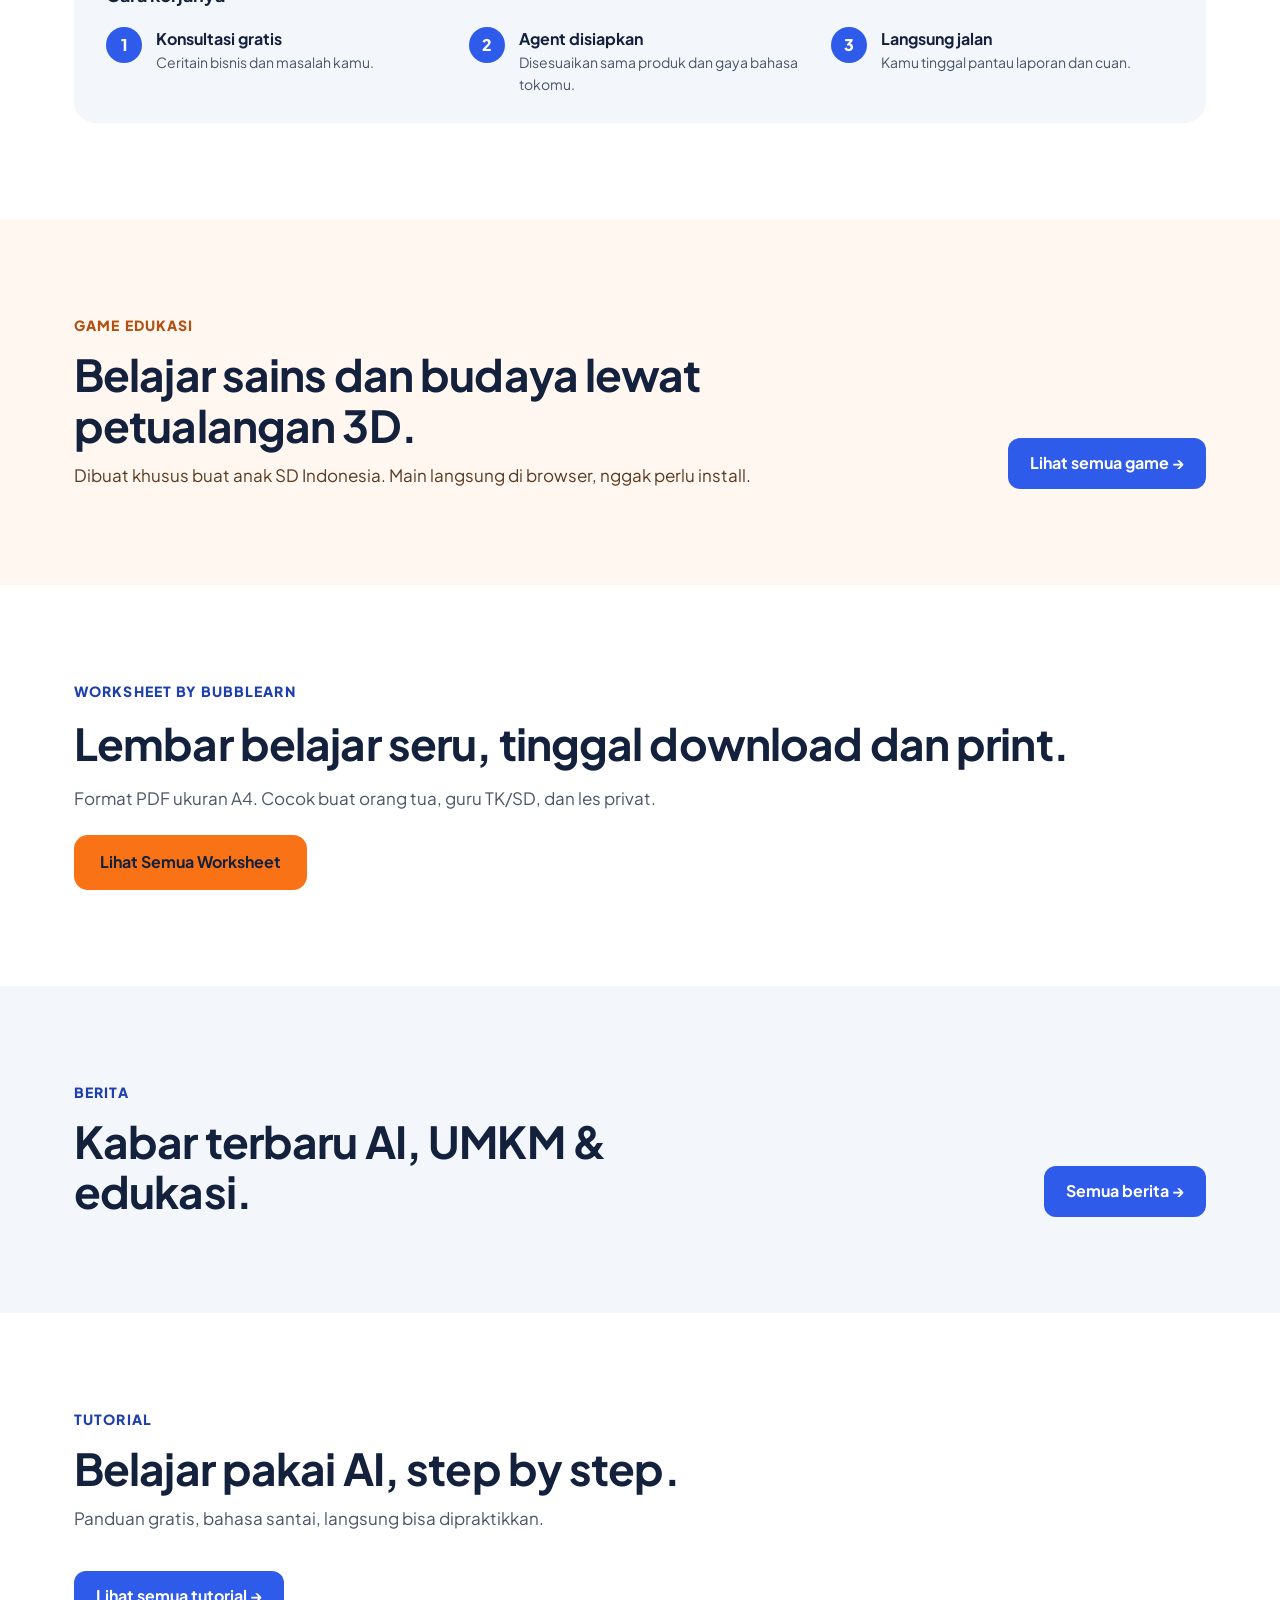
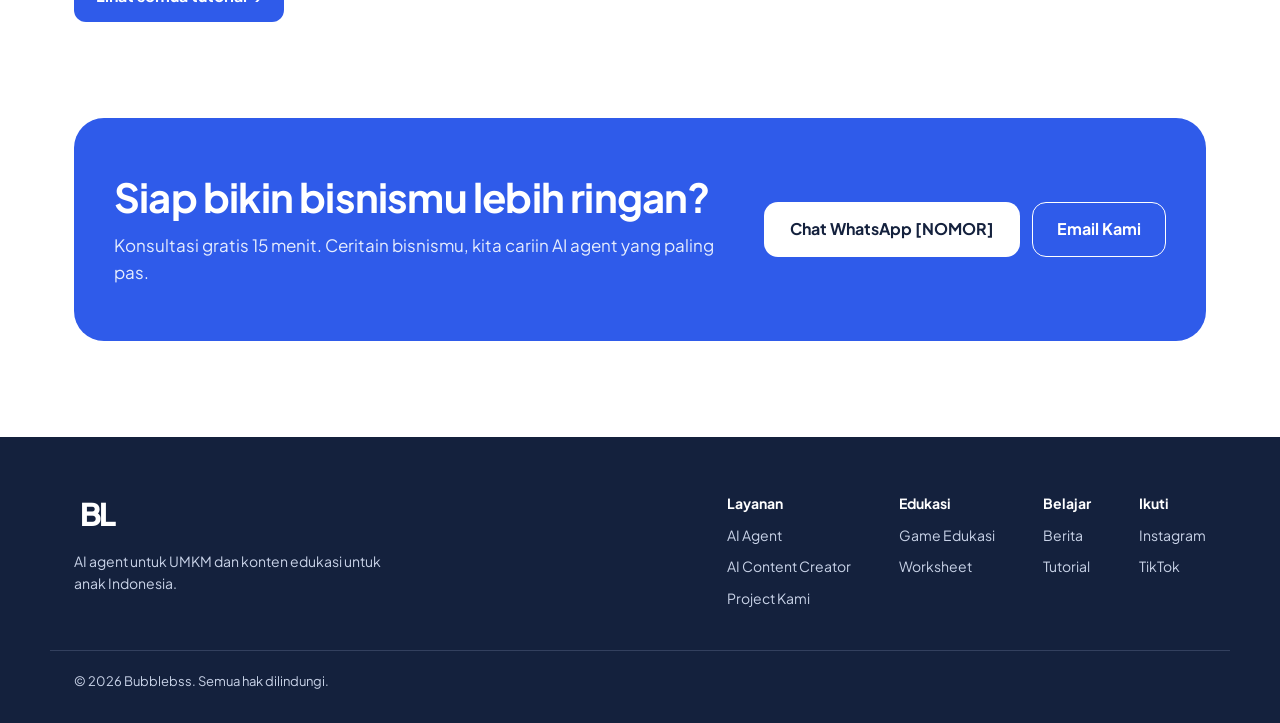
==== commit 1326c438: "Swap hero tile from AI Content Creator to Website service" ====
--- a/index.html
+++ b/index.html
@@ -47,8 +47,8 @@
 </div>
 <div class="hero-card hero-card-navy offset">
 <span class="hero-icon" style="background:#F97316"><svg width="22" height="22" viewBox="0 0 24 24" fill="none" stroke="#14213D" stroke-width="2" stroke-linecap="round" stroke-linejoin="round" aria-hidden="true"><rect x="3" y="5" width="18" height="14" rx="3"></rect><path d="M10 9l5 3-5 3z"></path></svg></span>
-<strong>AI Content Creator</strong>
-<span class="desc" style="color:#C9D3E8">Ide, naskah, caption, jadwal posting.</span>
+<strong>Website</strong>
+<span class="desc" style="color:#C9D3E8">Landing page & company profile, siap tayang.</span>
 </div>
 <div class="hero-card hero-card-orange">
 <span class="hero-icon" style="background:#FFFFFF"><svg width="22" height="22" viewBox="0 0 24 24" fill="none" stroke="#B4500F" stroke-width="2" stroke-linecap="round" stroke-linejoin="round" aria-hidden="true"><rect x="2" y="7" width="20" height="11" rx="5"></rect><path d="M7 11v3M5.5 12.5h3"></path><circle cx="16" cy="11.5" r="1"></circle><circle cx="18" cy="14" r="1"></circle></svg></span>
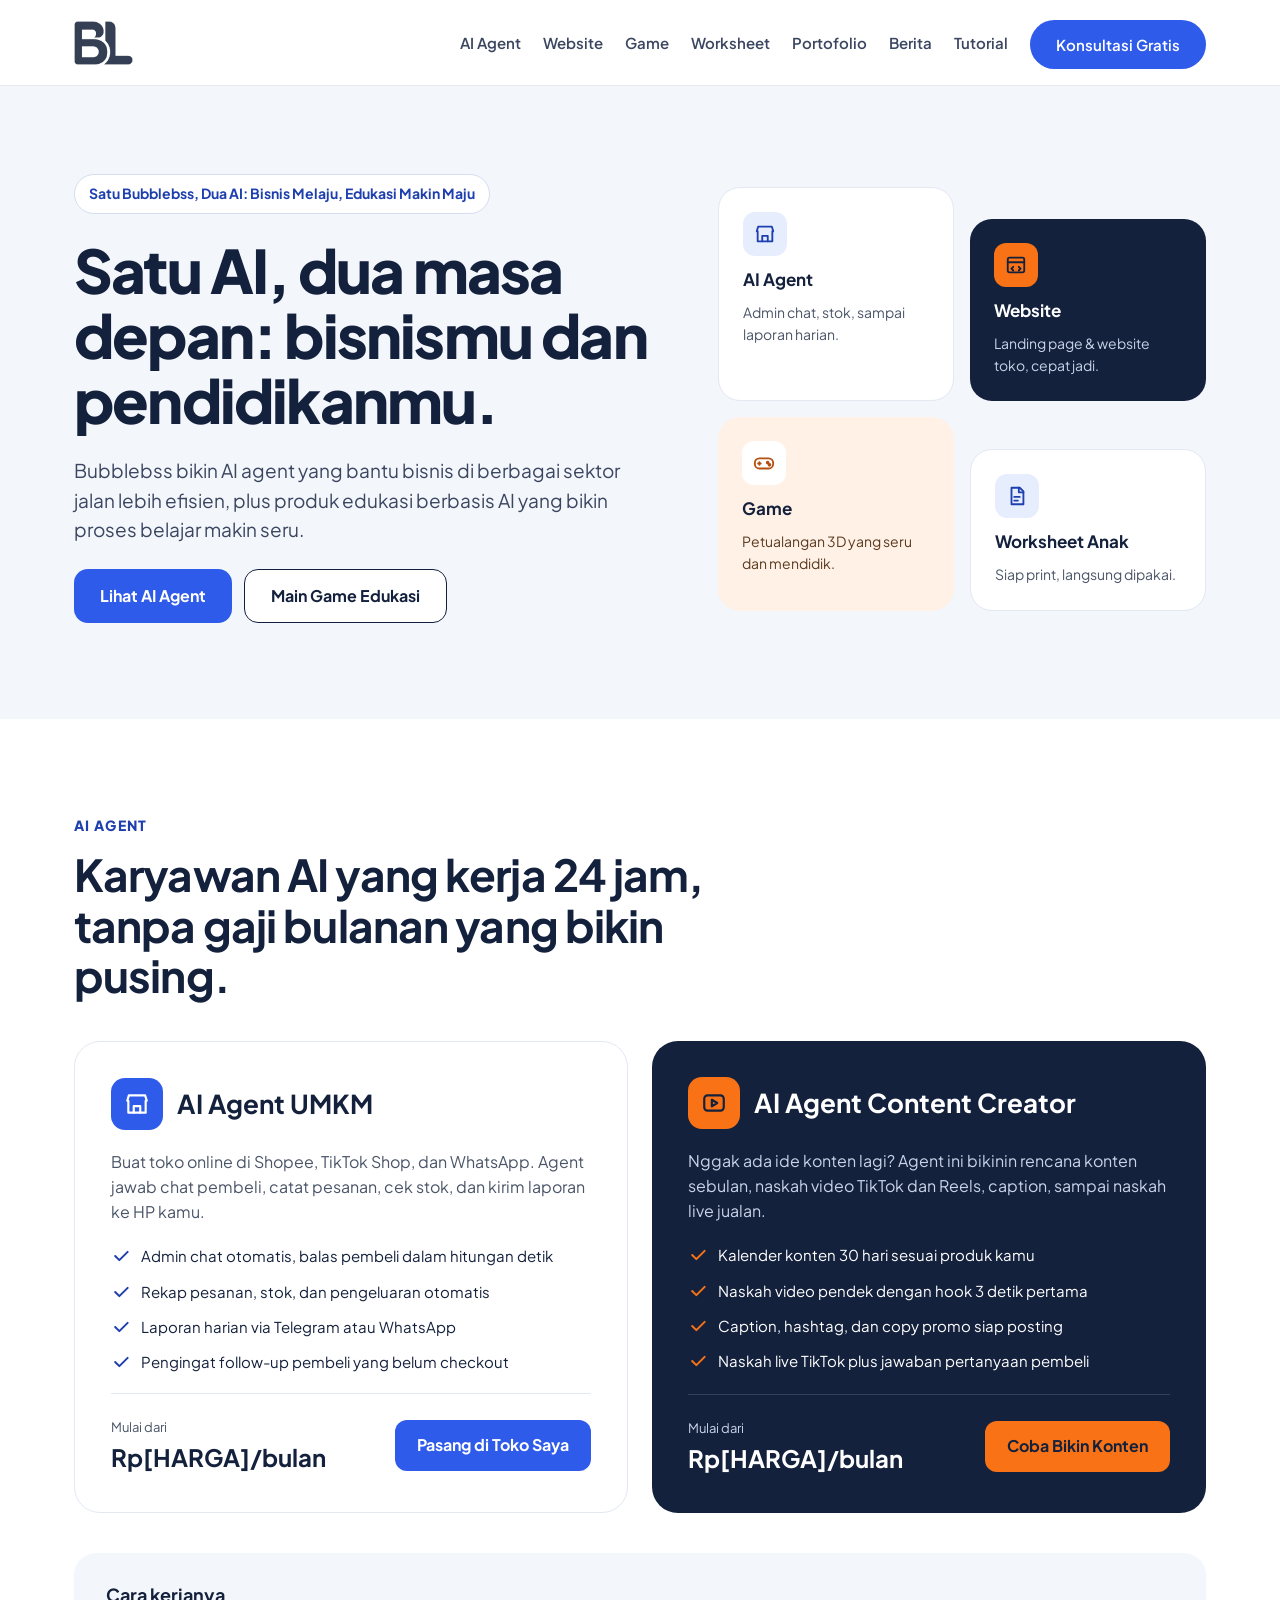
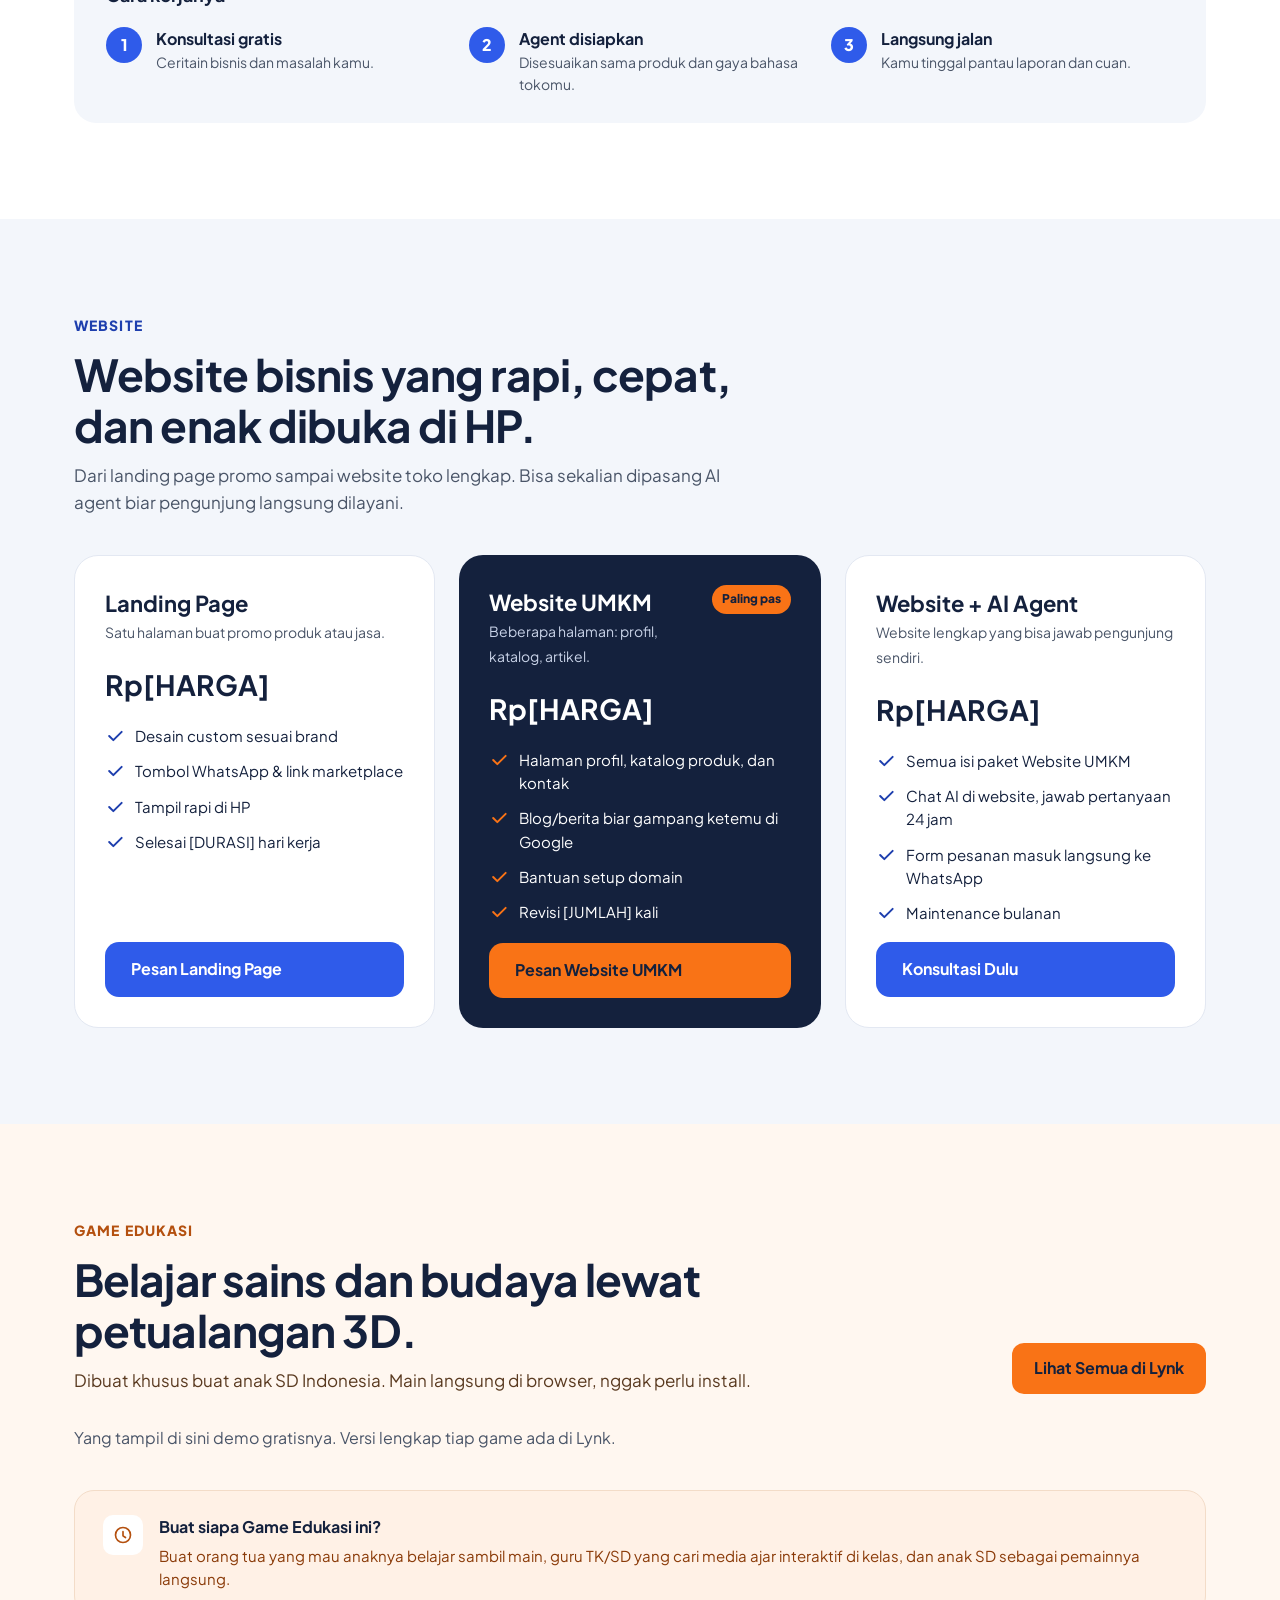
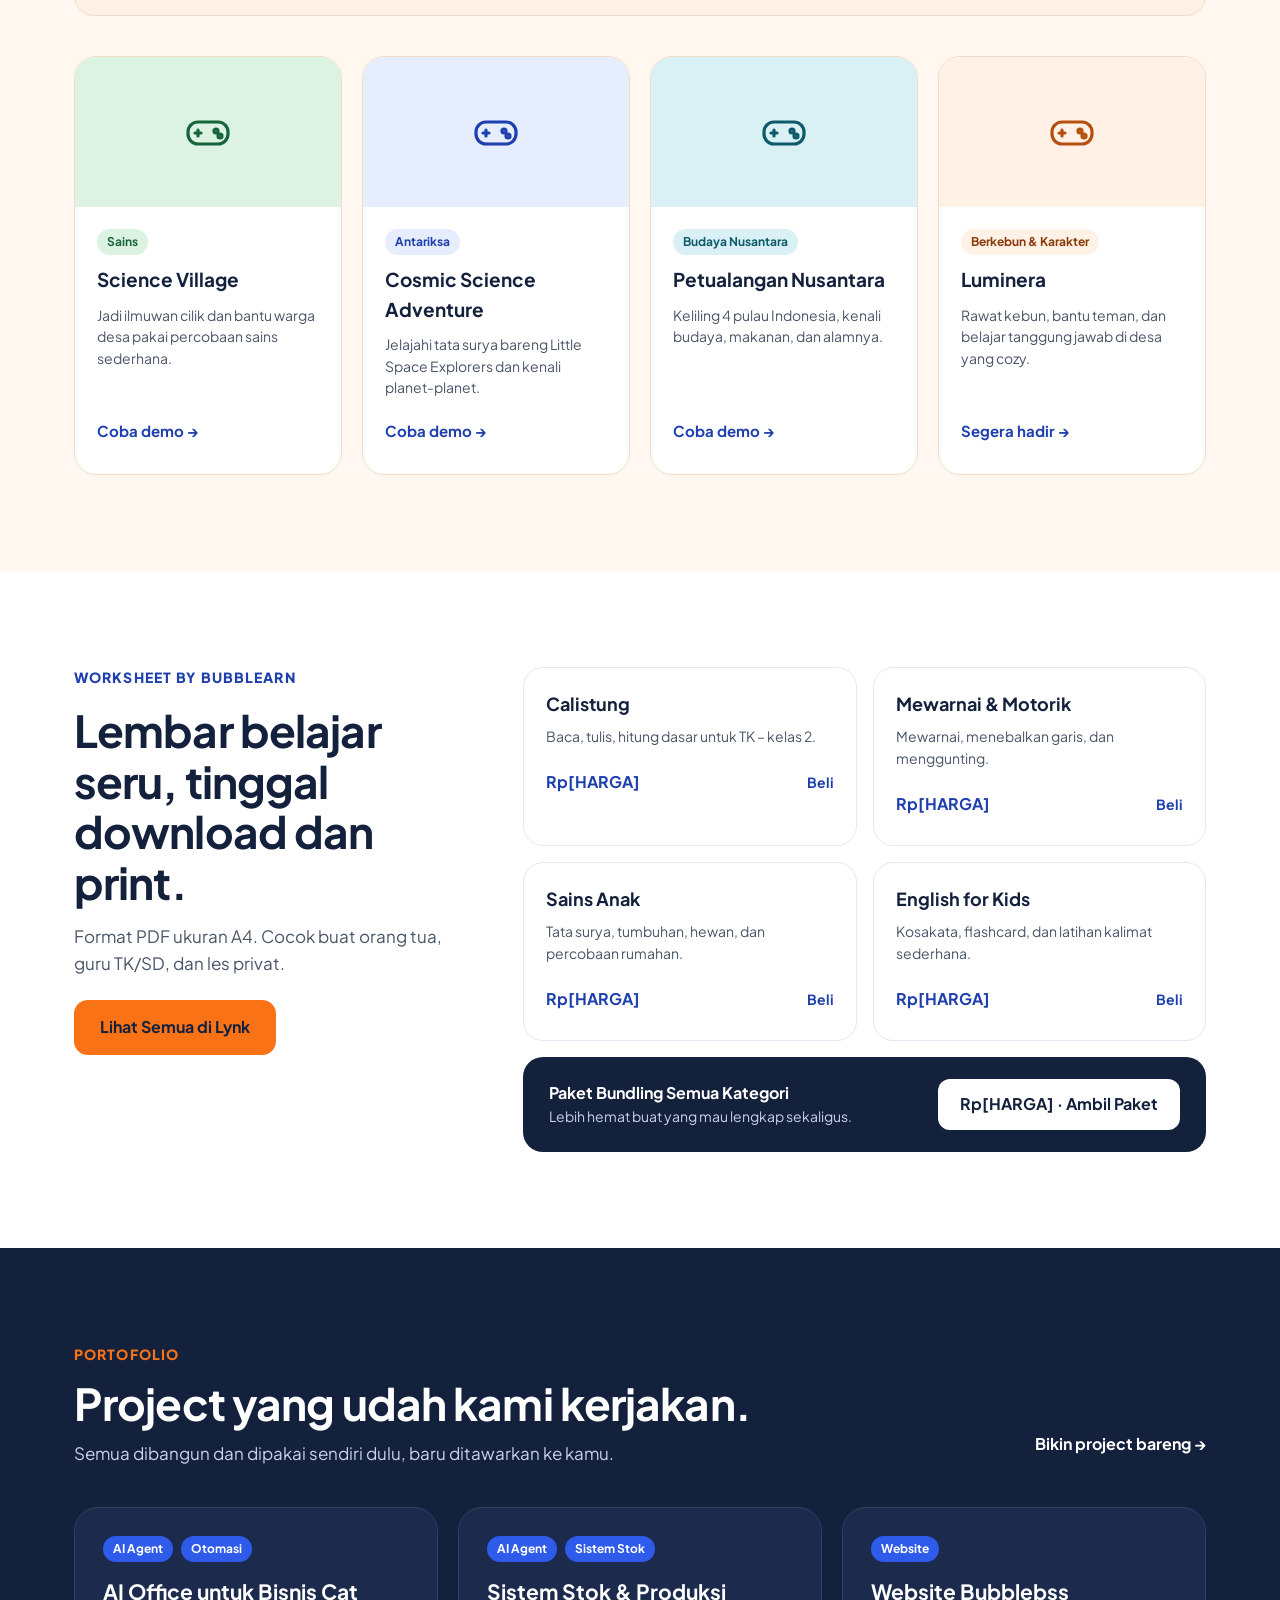
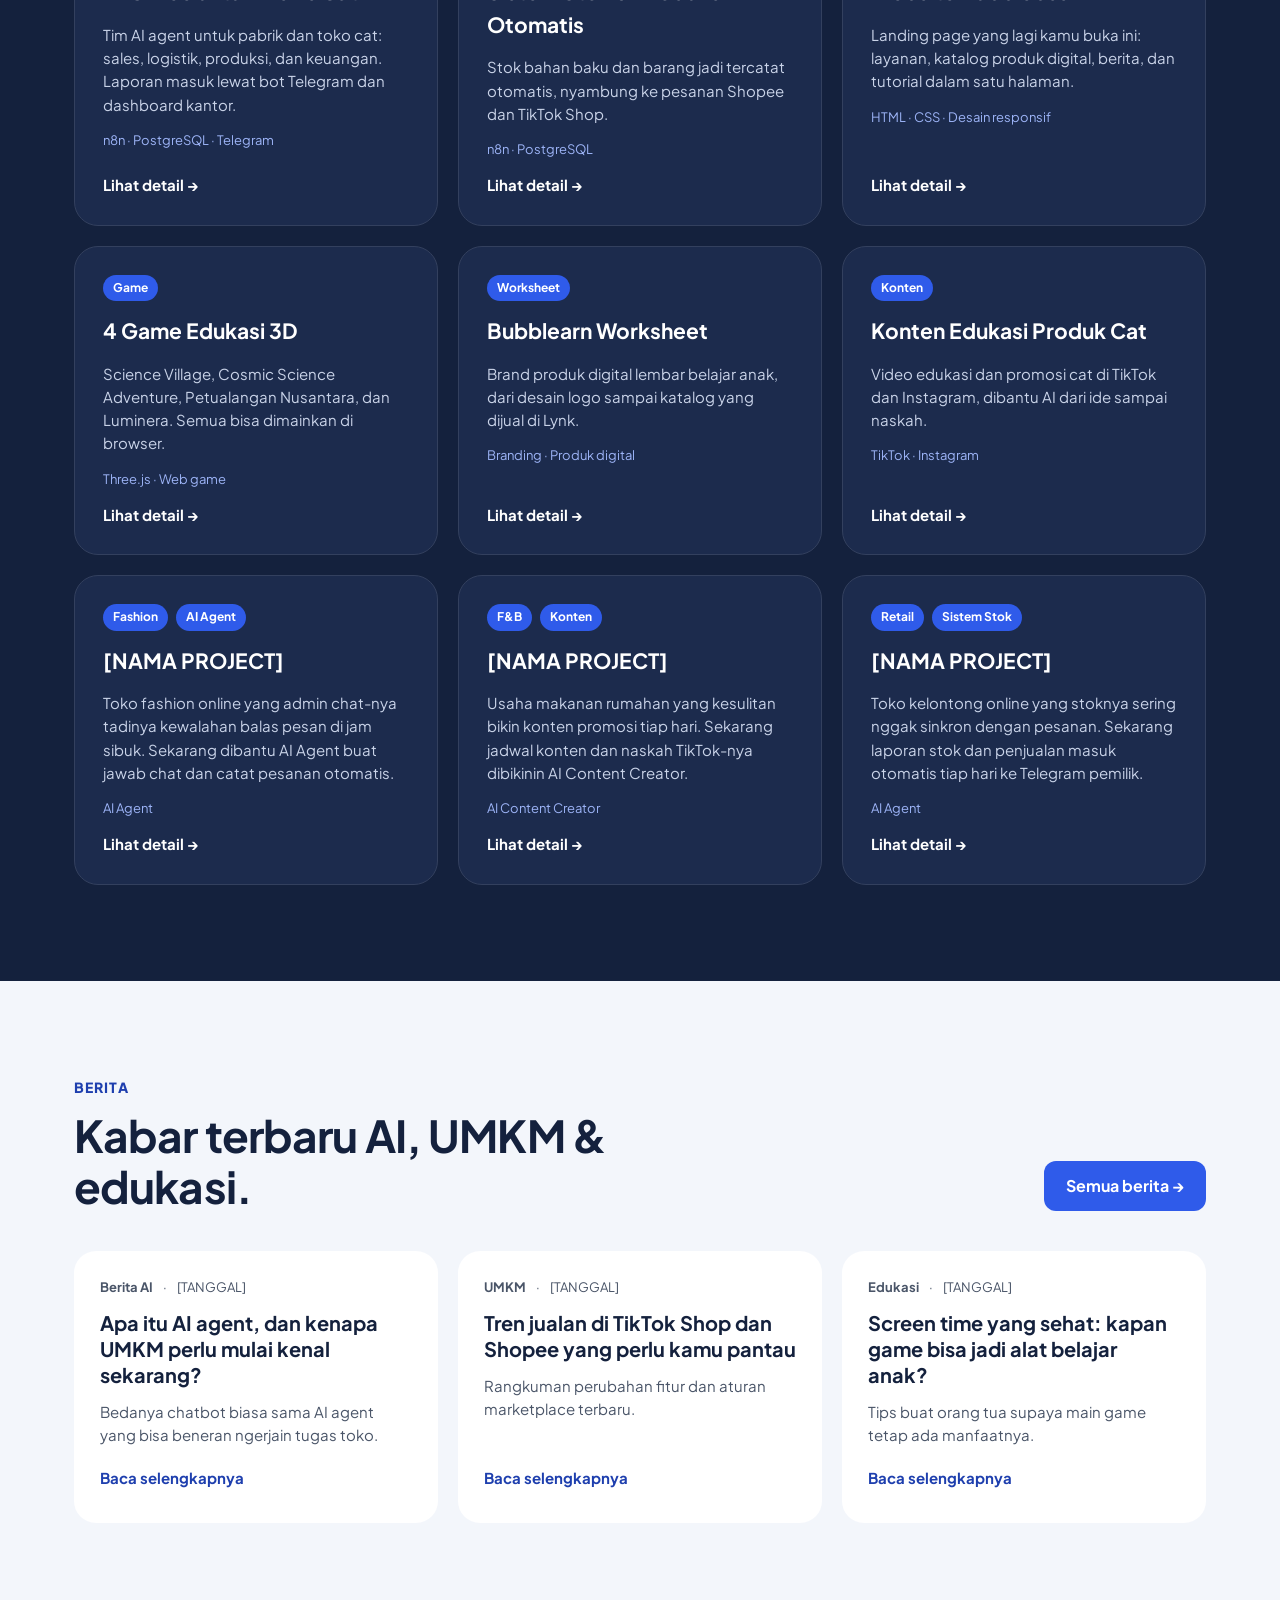
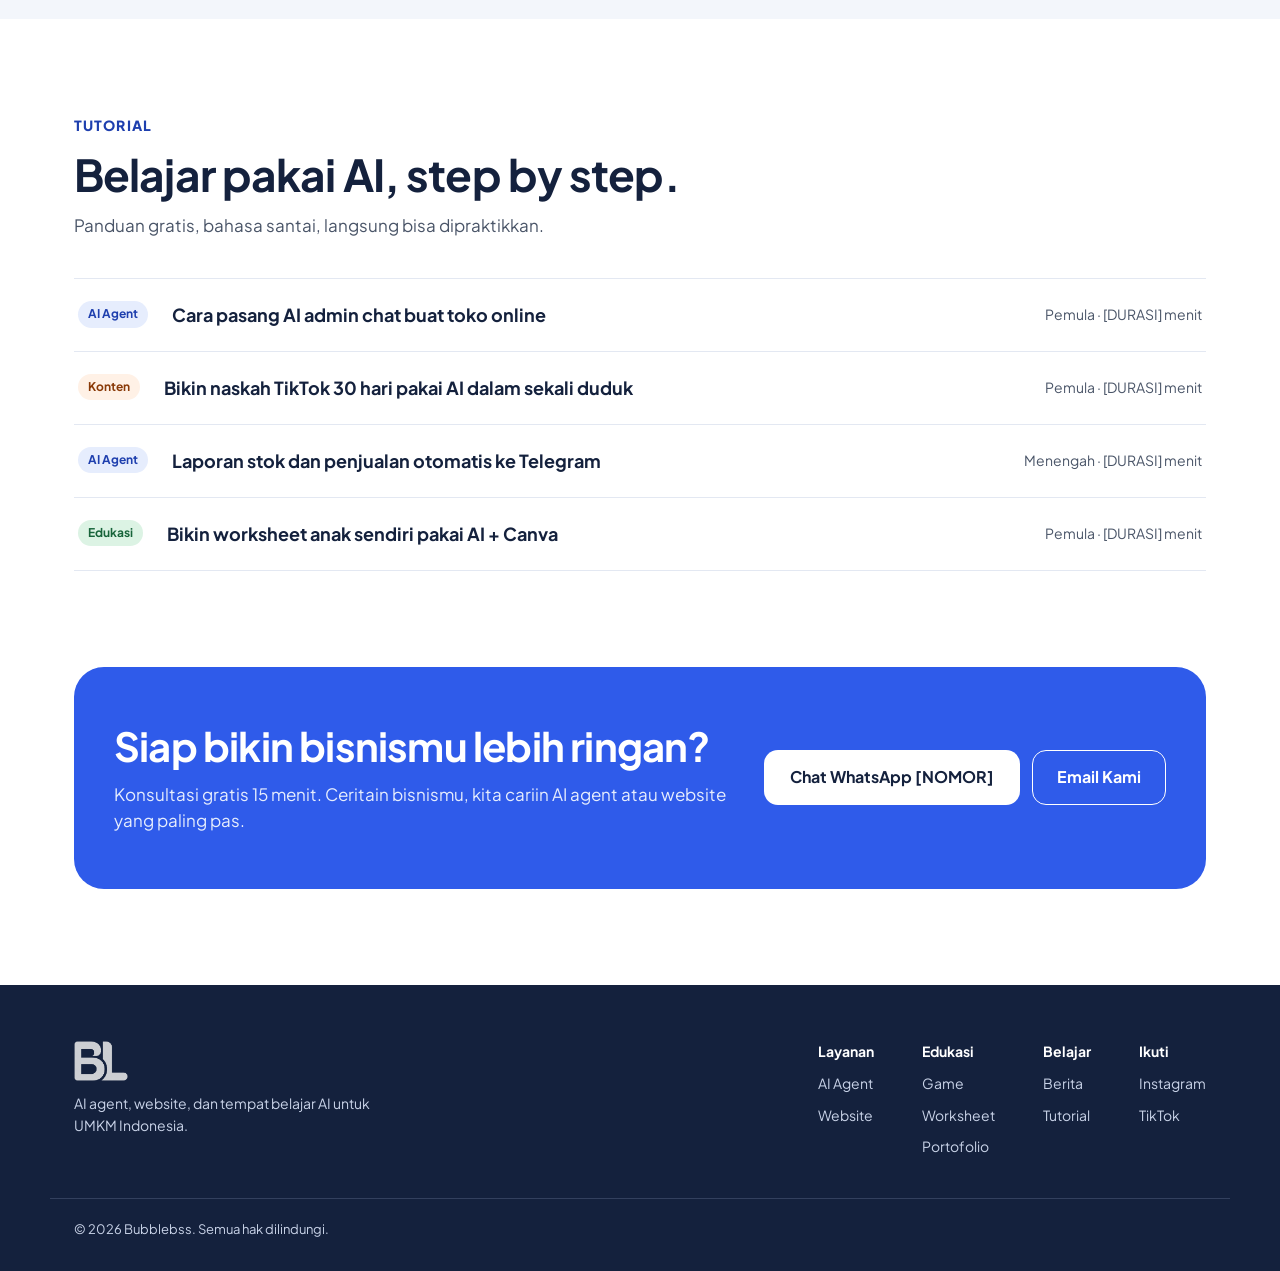
==== commit 37e85b54: "Redesign landing page with new BL logo, add Website + Portofolio sections, make AI Agent/Website/Por" ====
--- a/index.html
+++ b/index.html
@@ -2,8 +2,10 @@
 <html lang="id">
 <head>
 <meta charset="utf-8">
-<title>Bubblebss – AI Agent, Game &amp; Worksheet Edukasi Anak</title>
+<title>Bubblebss – AI Agent, Website, Game &amp; Worksheet</title>
 <meta name="viewport" content="width=device-width, initial-scale=1">
+<meta name="description" content="Belajar & pakai AI untuk UMKM Indonesia: AI agent, website, game, worksheet, berita, dan tutorial AI.">
+<link rel="icon" href="assets/logo-bl.png">
 <link rel="preconnect" href="https://fonts.googleapis.com">
 <link rel="stylesheet" href="https://fonts.googleapis.com/css2?family=Plus+Jakarta+Sans:wght@400;500;600;700;800&display=swap">
 <link rel="stylesheet" href="style.css">
@@ -13,15 +15,16 @@
 <header class="site-header">
 <nav class="nav container">
 <a href="#top" class="nav-brand">
-<svg width="52" height="52" viewBox="0 0 100 100" aria-hidden="true"><text x="50" y="72" font-family="'Plus Jakarta Sans', Arial, sans-serif" font-weight="800" font-size="68" letter-spacing="-6" text-anchor="middle" fill="#14213D">BL</text></svg>
+<img src="assets/logo-bl.png" alt="Bubblebss" style="height:44px;width:auto;display:block">
 </a>
 <div class="nav-links">
-<a href="/ai-agent/">AI Agent</a>
-<a href="/project/">Project</a>
-<a href="/game/">Game Edukasi</a>
-<a href="/worksheet/">Worksheet</a>
-<a href="/berita/">Berita</a>
-<a href="/tutorial/">Tutorial</a>
+<a href="#ai-agent">AI Agent</a>
+<a href="#website">Website</a>
+<a href="#game">Game</a>
+<a href="#worksheet">Worksheet</a>
+<a href="#portofolio">Portofolio</a>
+<a href="#berita">Berita</a>
+<a href="#tutorial">Tutorial</a>
 <a href="#kontak" class="nav-cta">Konsultasi Gratis</a>
 </div>
 </nav>
@@ -31,12 +34,12 @@
 <section id="top" class="hero">
 <div class="hero-inner">
 <div class="hero-copy">
-<span class="hero-badge">Satu Bubblebss, Dua AI: Bisnis Melaju, Edukasi Makin Maju</span>
-<h1 class="hero-title">Satu AI, dua masa depan: bisnismu dan pendidikanmu.</h1>
-<p class="hero-desc">Bubblebss bikin AI agent yang bantu bisnis di berbagai sektor jalan lebih efisien, plus produk edukasi berbasis AI yang bikin proses belajar makin seru.</p>
+<span class="hero-badge" data-settings="hero_badge">Satu Bubblebss, Dua AI: Bisnis Melaju, Edukasi Makin Maju</span>
+<h1 class="hero-title" data-settings="hero_title">Satu AI, dua masa depan: bisnismu dan pendidikanmu.</h1>
+<p class="hero-desc" data-settings="hero_desc">Bubblebss bikin AI agent yang bantu bisnis di berbagai sektor jalan lebih efisien, plus produk edukasi berbasis AI yang bikin proses belajar makin seru.</p>
 <div class="hero-actions">
-<a href="/ai-agent/" class="btn btn-primary">Lihat AI Agent</a>
-<a href="/game/" class="btn btn-outline">Main Game Edukasi</a>
+<a href="#ai-agent" class="btn btn-primary">Lihat AI Agent</a>
+<a href="#game" class="btn btn-outline">Main Game Edukasi</a>
 </div>
 </div>
 <div class="hero-grid">
@@ -46,14 +49,14 @@
 <span class="desc">Admin chat, stok, sampai laporan harian.</span>
 </div>
 <div class="hero-card hero-card-navy offset">
-<span class="hero-icon" style="background:#F97316"><svg width="22" height="22" viewBox="0 0 24 24" fill="none" stroke="#14213D" stroke-width="2" stroke-linecap="round" stroke-linejoin="round" aria-hidden="true"><rect x="3" y="5" width="18" height="14" rx="3"></rect><path d="M10 9l5 3-5 3z"></path></svg></span>
+<span class="hero-icon" style="background:#F97316"><svg width="22" height="22" viewBox="0 0 24 24" fill="none" stroke="#14213D" stroke-width="2" stroke-linecap="round" stroke-linejoin="round" aria-hidden="true"><rect x="3" y="4" width="18" height="16" rx="2"></rect><path d="M3 9h18"></path><path d="M9 14l-2 2 2 2M15 14l2 2-2 2"></path></svg></span>
 <strong>Website</strong>
-<span class="desc" style="color:#C9D3E8">Landing page & company profile, siap tayang.</span>
+<span class="desc" style="color:#C9D3E8">Landing page &amp; website toko, cepat jadi.</span>
 </div>
 <div class="hero-card hero-card-orange">
 <span class="hero-icon" style="background:#FFFFFF"><svg width="22" height="22" viewBox="0 0 24 24" fill="none" stroke="#B4500F" stroke-width="2" stroke-linecap="round" stroke-linejoin="round" aria-hidden="true"><rect x="2" y="7" width="20" height="11" rx="5"></rect><path d="M7 11v3M5.5 12.5h3"></path><circle cx="16" cy="11.5" r="1"></circle><circle cx="18" cy="14" r="1"></circle></svg></span>
-<strong>Game Edukasi</strong>
-<span class="desc" style="color:#5A3A20">Petualangan 3D buat anak SD.</span>
+<strong>Game</strong>
+<span class="desc" style="color:#5A3A20">Petualangan 3D yang seru dan mendidik.</span>
 </div>
 <div class="hero-card hero-card-white offset">
 <span class="hero-icon" style="background:#E6EDFD"><svg width="22" height="22" viewBox="0 0 24 24" fill="none" stroke="#1E3FAE" stroke-width="2" stroke-linecap="round" stroke-linejoin="round" aria-hidden="true"><path d="M6 3h9l4 4v14H6z"></path><path d="M14 3v5h5"></path><path d="M9 13h6M9 17h4"></path></svg></span>
@@ -70,44 +73,8 @@
 <span class="eyebrow eyebrow-blue">AI Agent</span>
 <h2 class="section-title">Karyawan AI yang kerja 24 jam, tanpa gaji bulanan yang bikin pusing.</h2>
 </div>
-<div class="agent-grid">
-
-<div class="agent-card agent-card-white">
-<div class="agent-head">
-<span class="agent-icon" style="background:#2F5BEA"><svg width="26" height="26" viewBox="0 0 24 24" fill="none" stroke="#FFFFFF" stroke-width="2" stroke-linecap="round" stroke-linejoin="round" aria-hidden="true"><path d="M3 9l1.5-5h15L21 9"></path><path d="M4 9v11h16V9"></path><path d="M9 20v-6h6v6"></path></svg></span>
-<h3>AI Agent UMKM</h3>
-</div>
-<p class="desc">Buat toko online di Shopee, TikTok Shop, dan WhatsApp. Agent jawab chat pembeli, catat pesanan, cek stok, dan kirim laporan ke HP kamu.</p>
-<ul class="agent-list">
-<li><svg width="20" height="20" viewBox="0 0 24 24" fill="none" stroke="#1E3FAE" stroke-width="2.4" stroke-linecap="round" stroke-linejoin="round" aria-hidden="true"><path d="M5 12l5 5L20 7"></path></svg>Admin chat otomatis, balas pembeli dalam hitungan detik</li>
-<li><svg width="20" height="20" viewBox="0 0 24 24" fill="none" stroke="#1E3FAE" stroke-width="2.4" stroke-linecap="round" stroke-linejoin="round" aria-hidden="true"><path d="M5 12l5 5L20 7"></path></svg>Rekap pesanan, stok, dan pengeluaran otomatis</li>
-<li><svg width="20" height="20" viewBox="0 0 24 24" fill="none" stroke="#1E3FAE" stroke-width="2.4" stroke-linecap="round" stroke-linejoin="round" aria-hidden="true"><path d="M5 12l5 5L20 7"></path></svg>Laporan harian via Telegram atau WhatsApp</li>
-<li><svg width="20" height="20" viewBox="0 0 24 24" fill="none" stroke="#1E3FAE" stroke-width="2.4" stroke-linecap="round" stroke-linejoin="round" aria-hidden="true"><path d="M5 12l5 5L20 7"></path></svg>Pengingat follow-up pembeli yang belum checkout</li>
-</ul>
-<div class="agent-footer">
-<div><span class="price-label">Mulai dari</span><br><strong>Rp[HARGA]/bulan</strong></div>
-<a href="#kontak" class="btn btn-sm btn-primary">Pasang di Toko Saya</a>
-</div>
-</div>
-
-<div class="agent-card agent-card-navy">
-<div class="agent-head">
-<span class="agent-icon" style="background:#F97316"><svg width="26" height="26" viewBox="0 0 24 24" fill="none" stroke="#14213D" stroke-width="2" stroke-linecap="round" stroke-linejoin="round" aria-hidden="true"><rect x="3" y="5" width="18" height="14" rx="3"></rect><path d="M10 9l5 3-5 3z"></path></svg></span>
-<h3>AI Agent Content Creator</h3>
-</div>
-<p class="desc">Nggak ada ide konten lagi? Agent ini bikinin rencana konten sebulan, naskah video TikTok dan Reels, caption, sampai naskah live jualan.</p>
-<ul class="agent-list">
-<li><svg width="20" height="20" viewBox="0 0 24 24" fill="none" stroke="#F97316" stroke-width="2.4" stroke-linecap="round" stroke-linejoin="round" aria-hidden="true"><path d="M5 12l5 5L20 7"></path></svg>Kalender konten 30 hari sesuai produk kamu</li>
-<li><svg width="20" height="20" viewBox="0 0 24 24" fill="none" stroke="#F97316" stroke-width="2.4" stroke-linecap="round" stroke-linejoin="round" aria-hidden="true"><path d="M5 12l5 5L20 7"></path></svg>Naskah video pendek dengan hook 3 detik pertama</li>
-<li><svg width="20" height="20" viewBox="0 0 24 24" fill="none" stroke="#F97316" stroke-width="2.4" stroke-linecap="round" stroke-linejoin="round" aria-hidden="true"><path d="M5 12l5 5L20 7"></path></svg>Caption, hashtag, dan copy promo siap posting</li>
-<li><svg width="20" height="20" viewBox="0 0 24 24" fill="none" stroke="#F97316" stroke-width="2.4" stroke-linecap="round" stroke-linejoin="round" aria-hidden="true"><path d="M5 12l5 5L20 7"></path></svg>Naskah live TikTok plus jawaban pertanyaan pembeli</li>
-</ul>
-<div class="agent-footer">
-<div><span class="price-label">Mulai dari</span><br><strong>Rp[HARGA]/bulan</strong></div>
-<a href="#kontak" class="btn btn-sm btn-orange">Coba Bikin Konten</a>
-</div>
-</div>
-
+<div id="ai-agent-grid" class="agent-grid">
+<p class="empty-state">Memuat AI Agent…</p>
 </div>
 
 <div class="howto">
@@ -120,33 +87,77 @@
 </div>
 </section>
 
-<!-- GAME teaser -->
-<section class="game-section">
-<div class="section container" style="padding:96px 24px">
+<!-- WEBSITE -->
+<section id="website" class="hero">
+<div class="section container">
+<div class="section-head">
+<span class="eyebrow eyebrow-blue">Website</span>
+<h2 class="section-title">Website bisnis yang rapi, cepat, dan enak dibuka di HP.</h2>
+<p class="section-lede">Dari landing page promo sampai website toko lengkap. Bisa sekalian dipasang AI agent biar pengunjung langsung dilayani.</p>
+</div>
+<div id="website-grid" class="agent-grid">
+<p class="empty-state">Memuat paket Website…</p>
+</div>
+</div>
+</section>
+
+<!-- GAME -->
+<section id="game" class="game-section">
+<div class="section">
 <div class="section-head-row">
 <div class="section-head">
 <span class="eyebrow" style="color:#B4500F">Game Edukasi</span>
 <h2 class="section-title">Belajar sains dan budaya lewat petualangan 3D.</h2>
 <p class="section-lede" style="color:#5A3A20">Dibuat khusus buat anak SD Indonesia. Main langsung di browser, nggak perlu install.</p>
 </div>
-<a href="/game/" class="btn btn-sm btn-primary">Lihat semua game →</a>
-</div>
-</div>
-</section>
-
-<!-- WORKSHEET teaser -->
-<section class="section">
+<a href="#" class="btn btn-sm btn-orange">Lihat Semua di Lynk</a>
+</div>
+<p class="muted" style="margin:-8px 0 0">Yang tampil di sini demo gratisnya. Versi lengkap tiap game ada di Lynk.</p>
+
+<div class="target-note">
+<span class="icon"><svg width="20" height="20" viewBox="0 0 24 24" fill="none" stroke="#B4500F" stroke-width="2" stroke-linecap="round" stroke-linejoin="round" aria-hidden="true"><circle cx="12" cy="12" r="9"></circle><path d="M12 8v5l3 2"></path></svg></span>
+<p><strong>Buat siapa Game Edukasi ini?</strong>Buat orang tua yang mau anaknya belajar sambil main, guru TK/SD yang cari media ajar interaktif di kelas, dan anak SD sebagai pemainnya langsung.</p>
+</div>
+
+<div id="game-grid" class="game-grid">
+<p class="empty-state">Memuat game…</p>
+</div>
+</div>
+</section>
+
+<!-- WORKSHEET -->
+<section id="worksheet" class="section">
 <div class="worksheet-section">
 <div class="worksheet-copy">
 <span class="eyebrow eyebrow-blue">Worksheet by Bubblearn</span>
 <h2 class="section-title">Lembar belajar seru, tinggal download dan print.</h2>
 <p class="section-lede">Format PDF ukuran A4. Cocok buat orang tua, guru TK/SD, dan les privat.</p>
-<a href="/worksheet/" class="btn btn-orange" style="align-self:flex-start;margin-top:8px">Lihat Semua Worksheet</a>
-</div>
-</div>
-</section>
-
-<!-- BERITA teaser -->
+<a href="#" class="btn btn-orange" style="align-self:flex-start;margin-top:8px">Lihat Semua di Lynk</a>
+</div>
+<div id="worksheet-grid" class="worksheet-grid">
+<p class="empty-state">Memuat worksheet…</p>
+</div>
+</div>
+</section>
+
+<!-- PORTOFOLIO -->
+<section id="portofolio" class="portofolio-section">
+<div class="section">
+<div class="section-head-row">
+<div class="section-head">
+<span class="eyebrow" style="color:#F97316">Portofolio</span>
+<h2 class="section-title">Project yang udah kami kerjakan.</h2>
+<p class="section-lede" style="color:#C9D3E8">Semua dibangun dan dipakai sendiri dulu, baru ditawarkan ke kamu.</p>
+</div>
+<a href="#kontak" style="color:#FFFFFF;font-weight:700;padding:10px 0">Bikin project bareng →</a>
+</div>
+<div id="portofolio-grid" class="portofolio-grid">
+<p class="empty-state">Memuat portofolio…</p>
+</div>
+</div>
+</section>
+
+<!-- BERITA -->
 <section id="berita" class="berita-section">
 <div class="section">
 <div class="section-head-row">
@@ -156,17 +167,22 @@
 </div>
 <a href="/berita/" class="btn btn-sm btn-primary">Semua berita →</a>
 </div>
-</div>
-</section>
-
-<!-- TUTORIAL teaser -->
+<div id="news-grid" class="news-grid">
+<p class="empty-state">Memuat berita…</p>
+</div>
+</div>
+</section>
+
+<!-- TUTORIAL -->
 <section id="tutorial" class="section">
 <div class="section-head">
 <span class="eyebrow eyebrow-blue">Tutorial</span>
 <h2 class="section-title">Belajar pakai AI, step by step.</h2>
 <p class="section-lede">Panduan gratis, bahasa santai, langsung bisa dipraktikkan.</p>
 </div>
-<a href="/tutorial/" class="btn btn-sm btn-primary" style="align-self:flex-start">Lihat semua tutorial →</a>
+<div id="tutorial-list" class="tutorial-list">
+<p class="empty-state">Memuat tutorial…</p>
+</div>
 </section>
 
 <!-- CTA -->
@@ -174,11 +190,11 @@
 <div class="cta-box">
 <div class="cta-copy">
 <h2>Siap bikin bisnismu lebih ringan?</h2>
-<p>Konsultasi gratis 15 menit. Ceritain bisnismu, kita cariin AI agent yang paling pas.</p>
+<p>Konsultasi gratis 15 menit. Ceritain bisnismu, kita cariin AI agent atau website yang paling pas.</p>
 </div>
 <div class="cta-actions">
-<a href="#" class="btn btn-white">Chat WhatsApp [NOMOR]</a>
-<a href="#" class="btn btn-outline-white">Email Kami</a>
+<a href="#" class="btn btn-white" data-settings-href="whatsapp_number">Chat WhatsApp <span data-settings="whatsapp_number">[NOMOR]</span></a>
+<a href="#" class="btn btn-outline-white" data-settings-href="email">Email Kami</a>
 </div>
 </div>
 </section>
@@ -187,28 +203,158 @@
 <footer class="site-footer">
 <div class="footer-inner">
 <div class="footer-brand">
-<div class="footer-brand-row"><svg width="46" height="46" viewBox="0 0 100 100" aria-hidden="true"><text x="50" y="72" font-family="'Plus Jakarta Sans', Arial, sans-serif" font-weight="800" font-size="68" letter-spacing="-6" text-anchor="middle" fill="#FFFFFF">BL</text></svg></div>
-<p>AI agent untuk UMKM dan konten edukasi untuk anak Indonesia.</p>
+<div class="footer-brand-row"><img src="assets/logo-bl-white.png" alt="Bubblebss" style="height:40px;width:auto;display:block"></div>
+<p>AI agent, website, dan tempat belajar AI untuk UMKM Indonesia.</p>
 </div>
 <div class="footer-cols">
-<div class="footer-col"><strong>Layanan</strong><a href="/ai-agent/">AI Agent</a><a href="/ai-agent/">AI Content Creator</a><a href="/project/">Project Kami</a></div>
-<div class="footer-col"><strong>Edukasi</strong><a href="/game/">Game Edukasi</a><a href="/worksheet/">Worksheet</a></div>
+<div class="footer-col"><strong>Layanan</strong><a href="#ai-agent">AI Agent</a><a href="#website">Website</a></div>
+<div class="footer-col"><strong>Edukasi</strong><a href="#game">Game</a><a href="#worksheet">Worksheet</a><a href="#portofolio">Portofolio</a></div>
 <div class="footer-col"><strong>Belajar</strong><a href="/berita/">Berita</a><a href="/tutorial/">Tutorial</a></div>
-<div class="footer-col"><strong>Ikuti</strong><a href="#">Instagram</a><a href="#">TikTok</a></div>
+<div class="footer-col"><strong>Ikuti</strong><a href="#" data-settings-href="instagram_url">Instagram</a><a href="#" data-settings-href="tiktok_url">TikTok</a></div>
 </div>
 </div>
 <div class="footer-bottom">© 2026 Bubblebss. Semua hak dilindungi.</div>
 </footer>
 
-<script src="https://identity.netlify.com/v1/netlify-identity-widget.js"></script>
+<script src="assets/settings.js"></script>
+<script src="assets/articles.js"></script>
 <script>
-if (window.netlifyIdentity) {
-  window.netlifyIdentity.on('init', user => {
-    if (!user) {
-      window.netlifyIdentity.on('login', () => { document.location.href = '/admin/'; });
+(async function () {
+  const chipClass = { 'AI Agent': 'chip-blue', 'Konten': 'chip-orange', 'Edukasi': 'chip-green', 'Website': 'chip-cyan' };
+  const thumbBg = { 'chip-green': '#DCF3E4', 'chip-blue': '#E6EDFD', 'chip-cyan': '#D9F0F5', 'chip-orange': '#FFF1E6' };
+  const thumbStroke = { 'chip-green': '#17643A', 'chip-blue': '#1E3FAE', 'chip-cyan': '#0E5A6B', 'chip-orange': '#B4500F' };
+
+  function renderAgentCard(item) {
+    const isNavy = item.style === 'navy';
+    const cardClass = isNavy ? 'agent-card agent-card-navy' : 'agent-card agent-card-white';
+    const iconBg = isNavy ? '#F97316' : '#2F5BEA';
+    const iconStroke = isNavy ? '#14213D' : '#FFFFFF';
+    const iconPath = isNavy
+      ? '<rect x="3" y="5" width="18" height="14" rx="3"></rect><path d="M10 9l5 3-5 3z"></path>'
+      : '<path d="M3 9l1.5-5h15L21 9"></path><path d="M4 9v11h16V9"></path><path d="M9 20v-6h6v6"></path>';
+    const checkStroke = isNavy ? '#F97316' : '#1E3FAE';
+    const btnClass = isNavy ? 'btn btn-sm btn-orange' : 'btn btn-sm btn-primary';
+    const features = (item.features || []).map(f => `<li><svg width="20" height="20" viewBox="0 0 24 24" fill="none" stroke="${checkStroke}" stroke-width="2.4" stroke-linecap="round" stroke-linejoin="round" aria-hidden="true"><path d="M5 12l5 5L20 7"></path></svg>${f}</li>`).join('');
+    return `
+      <div class="${cardClass}">
+        <div class="agent-head">
+          <span class="agent-icon" style="background:${iconBg}"><svg width="26" height="26" viewBox="0 0 24 24" fill="none" stroke="${iconStroke}" stroke-width="2" stroke-linecap="round" stroke-linejoin="round" aria-hidden="true">${iconPath}</svg></span>
+          <h3>${item.title}</h3>
+        </div>
+        <p class="desc">${item.excerpt}</p>
+        <ul class="agent-list">${features}</ul>
+        <div class="agent-footer">
+          <div><span class="price-label">Mulai dari</span><br><strong>Rp${item.price}/bulan</strong></div>
+          <a href="#kontak" class="${btnClass}">${item.cta_label}</a>
+        </div>
+      </div>`;
+  }
+
+  function renderWebsiteCard(item) {
+    const isNavy = item.style === 'navy';
+    const cardClass = isNavy ? 'website-card website-card-navy' : 'website-card website-card-white';
+    const checkStroke = isNavy ? '#F97316' : '#1E3FAE';
+    const btnClass = isNavy ? 'btn btn-orange' : 'btn btn-primary';
+    const features = (item.features || []).map(f => `<li><svg width="20" height="20" viewBox="0 0 24 24" fill="none" stroke="${checkStroke}" stroke-width="2.4" stroke-linecap="round" stroke-linejoin="round" aria-hidden="true"><path d="M5 12l5 5L20 7"></path></svg>${f}</li>`).join('');
+    const badge = item.badge ? `<span class="website-badge">${item.badge}</span>` : '';
+    return `
+      <div class="${cardClass}">
+        <div class="website-head">
+          <div><h3>${item.title}</h3><span class="website-sub">${item.excerpt}</span></div>
+          ${badge}
+        </div>
+        <strong class="website-price">Rp${item.price}</strong>
+        <ul class="agent-list">${features}</ul>
+        <a href="#kontak" class="${btnClass}" style="margin-top:auto">${item.cta_label}</a>
+      </div>`;
+  }
+
+  function renderPortofolioCard(item) {
+    const tags = (item.tags || '').split(',').map(t => t.trim()).filter(Boolean)
+      .map(t => `<span class="portofolio-tag">${t}</span>`).join('');
+    return `
+      <article class="portofolio-card">
+        <div class="portofolio-tags">${tags}</div>
+        <h3>${item.title}</h3>
+        <p>${item.excerpt}</p>
+        <span class="portofolio-tools">${item.tools}</span>
+        <a href="${item.link || '#'}" class="portofolio-link">Lihat detail →</a>
+      </article>`;
+  }
+
+  function renderGameCard(item) {
+    const thumb = item.image
+      ? `<img src="${item.image}" alt="${item.title}" style="width:100%;height:150px;object-fit:cover">`
+      : `<div class="game-thumb" style="background:${thumbBg[item.chip] || '#E6EDFD'}">
+           <svg width="48" height="48" viewBox="0 0 24 24" fill="none" stroke="${thumbStroke[item.chip] || '#1E3FAE'}" stroke-width="1.6" stroke-linecap="round" stroke-linejoin="round" aria-hidden="true"><rect x="2" y="7" width="20" height="11" rx="5"></rect><path d="M7 11v3M5.5 12.5h3"></path><circle cx="16" cy="11.5" r="1"></circle><circle cx="18" cy="14" r="1"></circle></svg>
+         </div>`;
+    return `
+      <article class="game-card">
+        ${thumb}
+        <div class="game-body">
+          <span class="chip ${item.chip || 'chip-blue'}">${item.category}</span>
+          <h3>${item.title}</h3>
+          <p>${item.excerpt}</p>
+          <a href="${item.link || '#'}" class="game-link">${item.cta_label || 'Coba demo'} →</a>
+        </div>
+      </article>`;
+  }
+
+  async function run(id, path, mapper, emptyMsg, errMsg, after) {
+    const el = document.getElementById(id);
+    if (!el) return;
+    try {
+      let items = await loadManifest(path);
+      if (after) items = after(items);
+      if (!items.length) { el.innerHTML = `<p class="empty-state">${emptyMsg}</p>`; return; }
+      el.innerHTML = items.map(mapper).join('');
+    } catch (e) {
+      el.innerHTML = `<p class="empty-state">${errMsg}</p>`;
+    }
+  }
+
+  run('ai-agent-grid', 'ai-agent/manifest.json', renderAgentCard, 'Belum ada paket AI Agent.', 'Gagal memuat AI Agent.');
+  run('website-grid', 'website/manifest.json', renderWebsiteCard, 'Belum ada paket Website.', 'Gagal memuat Website.');
+  run('game-grid', 'game/manifest.json', renderGameCard, 'Belum ada game.', 'Gagal memuat daftar game.');
+  run('portofolio-grid', 'portofolio/manifest.json', renderPortofolioCard, 'Belum ada portofolio.', 'Gagal memuat portofolio.');
+
+  run('worksheet-grid', 'worksheet/manifest.json', item => `
+      <div class="worksheet-card">
+        ${item.image ? `<img src="${item.image}" alt="${item.title}" style="width:100%;border-radius:12px;margin-bottom:4px">` : ''}
+        <strong class="title">${item.title}</strong>
+        <span class="desc">${item.excerpt}</span>
+        <div class="worksheet-price-row"><strong>Rp${item.price}</strong><a href="${item.link || '#'}">Beli</a></div>
+      </div>
+    `, 'Belum ada worksheet.', 'Gagal memuat daftar worksheet.', items => items).then(() => {
+    const grid = document.getElementById('worksheet-grid');
+    if (grid && !grid.querySelector('.empty-state')) {
+      grid.insertAdjacentHTML('beforeend', `
+        <div class="worksheet-bundle">
+          <div><strong>Paket Bundling Semua Kategori</strong><div class="label">Lebih hemat buat yang mau lengkap sekaligus.</div></div>
+          <a href="#" class="btn btn-sm btn-white">Rp[HARGA] · Ambil Paket</a>
+        </div>
+      `);
     }
   });
-}
+
+  run('news-grid', 'berita/manifest.json', item => `
+      <article class="news-card">
+        ${item.image ? `<img src="${item.image}" alt="${item.title}" style="width:100%;border-radius:14px">` : ''}
+        <div class="news-meta"><span class="cat">${item.category}</span><span>·</span><span>${item.date}</span></div>
+        <h3>${item.title}</h3>
+        <p>${item.excerpt}</p>
+        <a class="read-more" href="/berita/artikel.html?slug=${encodeURIComponent(item.slug)}">Baca selengkapnya</a>
+      </article>
+    `, 'Belum ada berita.', 'Gagal memuat daftar berita.', items => items.slice(0, 3));
+
+  run('tutorial-list', 'tutorial/manifest.json', item => `
+      <a class="tutorial-row" href="/tutorial/artikel.html?slug=${encodeURIComponent(item.slug)}">
+        <span class="chip ${chipClass[item.category] || 'chip-blue'}">${item.category}</span>
+        <strong>${item.title}</strong>
+        <span class="meta">${item.level} · ${item.duration} menit</span>
+      </a>
+    `, 'Belum ada tutorial.', 'Gagal memuat daftar tutorial.');
+})();
 </script>
 </body>
 </html>
--- a/style.css
+++ b/style.css
@@ -214,3 +214,25 @@
 /* UTIL */
 .muted{color:var(--gray)}
 .empty-state{padding:40px 0;color:var(--gray)}
+
+/* WEBSITE PRICING */
+.website-card{border-radius:24px;padding:30px;display:flex;flex-direction:column;gap:18px}
+.website-card-white{background:#FFFFFF;border:1px solid var(--border)}
+.website-card-navy{background:var(--navy);color:#FFFFFF}
+.website-head{display:flex;justify-content:space-between;align-items:flex-start;gap:10px}
+.website-head h3{margin:0;font-size:22px}
+.website-sub{font-size:14px;color:var(--gray)}
+.website-card-navy .website-sub{color:var(--ink-soft)}
+.website-badge{flex:none;background:var(--orange);color:var(--navy);font-weight:800;padding:5px 10px;border-radius:999px;font-size:12px}
+.website-price{font-size:28px}
+
+/* PORTOFOLIO */
+.portofolio-section{background:var(--navy);color:#FFFFFF}
+.portofolio-grid{display:grid;grid-template-columns:repeat(auto-fit,minmax(300px,1fr));gap:20px}
+.portofolio-card{background:#1C2B4D;border:1px solid var(--navy-2);border-radius:24px;padding:28px;display:flex;flex-direction:column;gap:14px}
+.portofolio-tags{display:flex;flex-wrap:wrap;gap:8px}
+.portofolio-tag{background:var(--blue);color:#FFFFFF;font-size:12px;font-weight:700;padding:4px 10px;border-radius:999px}
+.portofolio-card h3{margin:0;font-size:21px}
+.portofolio-card p{margin:0;font-size:15px;color:var(--ink-soft)}
+.portofolio-tools{font-size:13px;color:var(--lilac)}
+.portofolio-link{margin-top:auto;font-weight:700;font-size:15px;color:#FFFFFF}
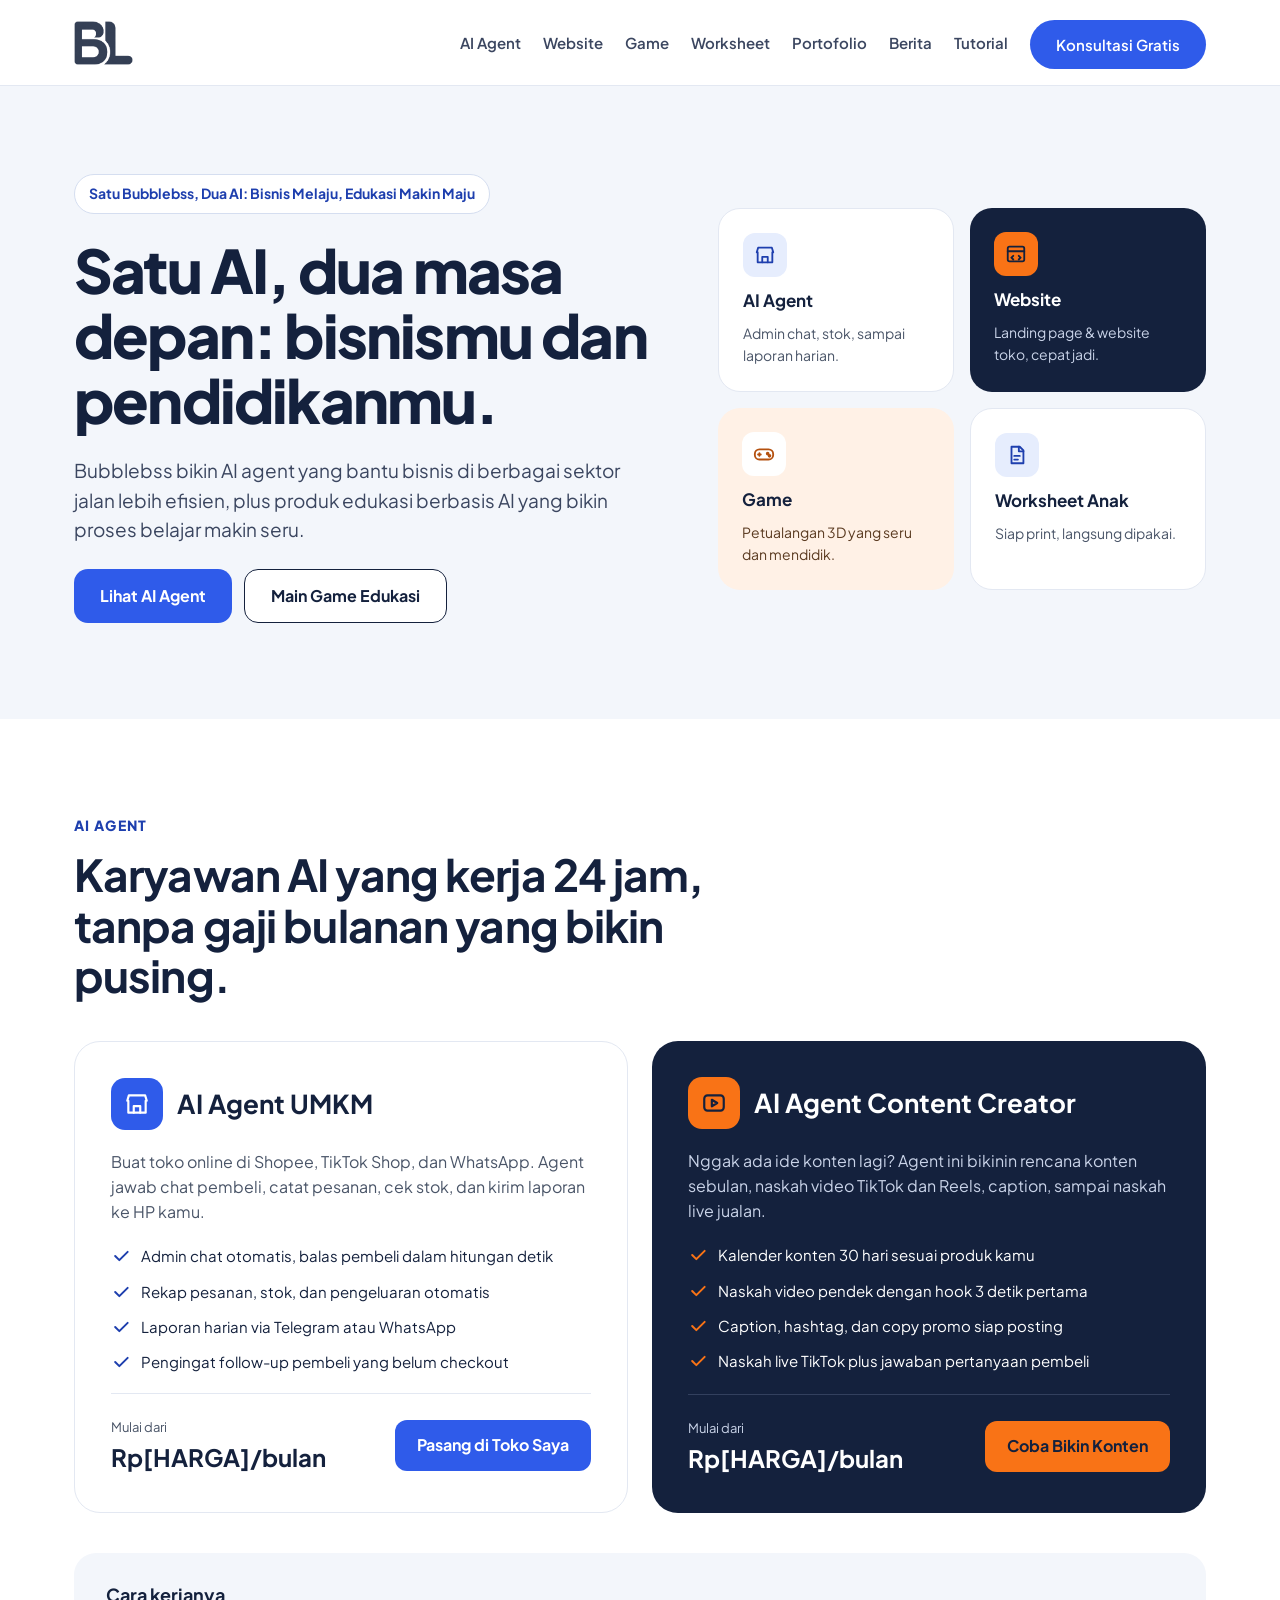
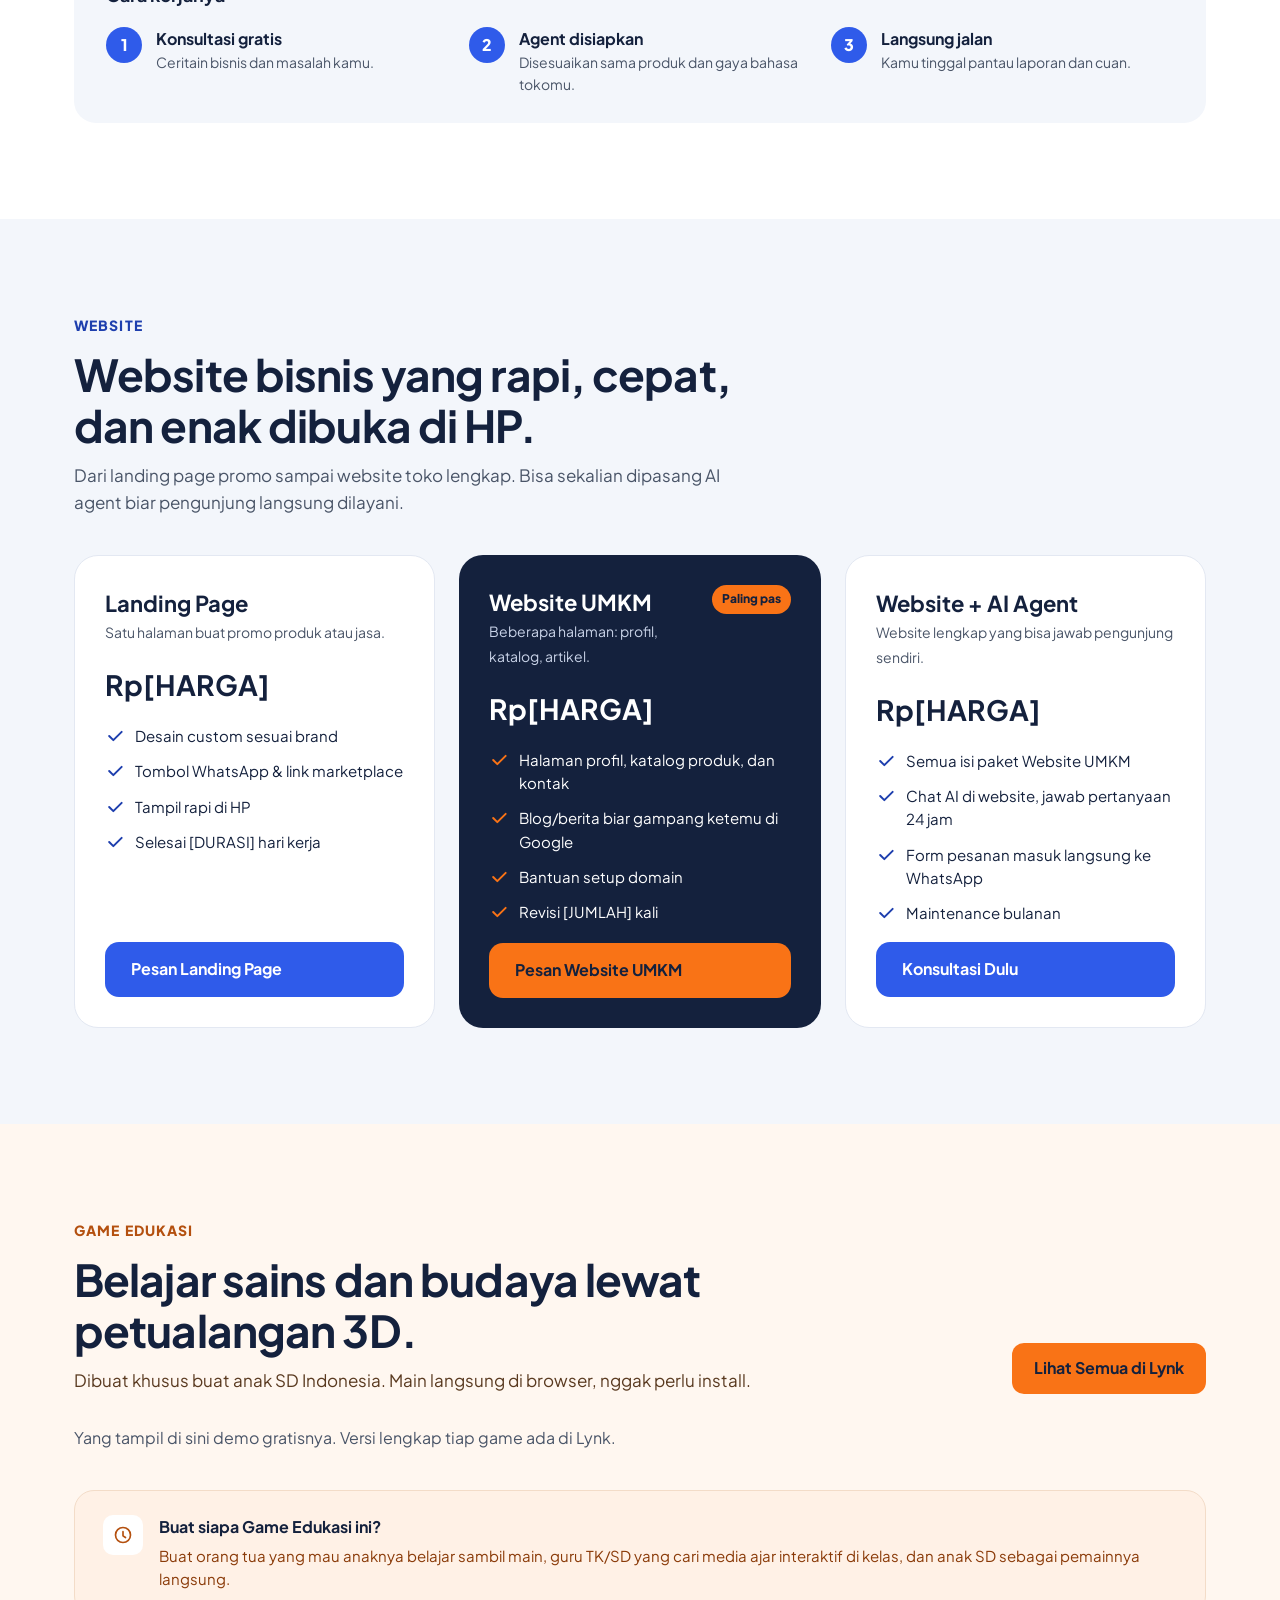
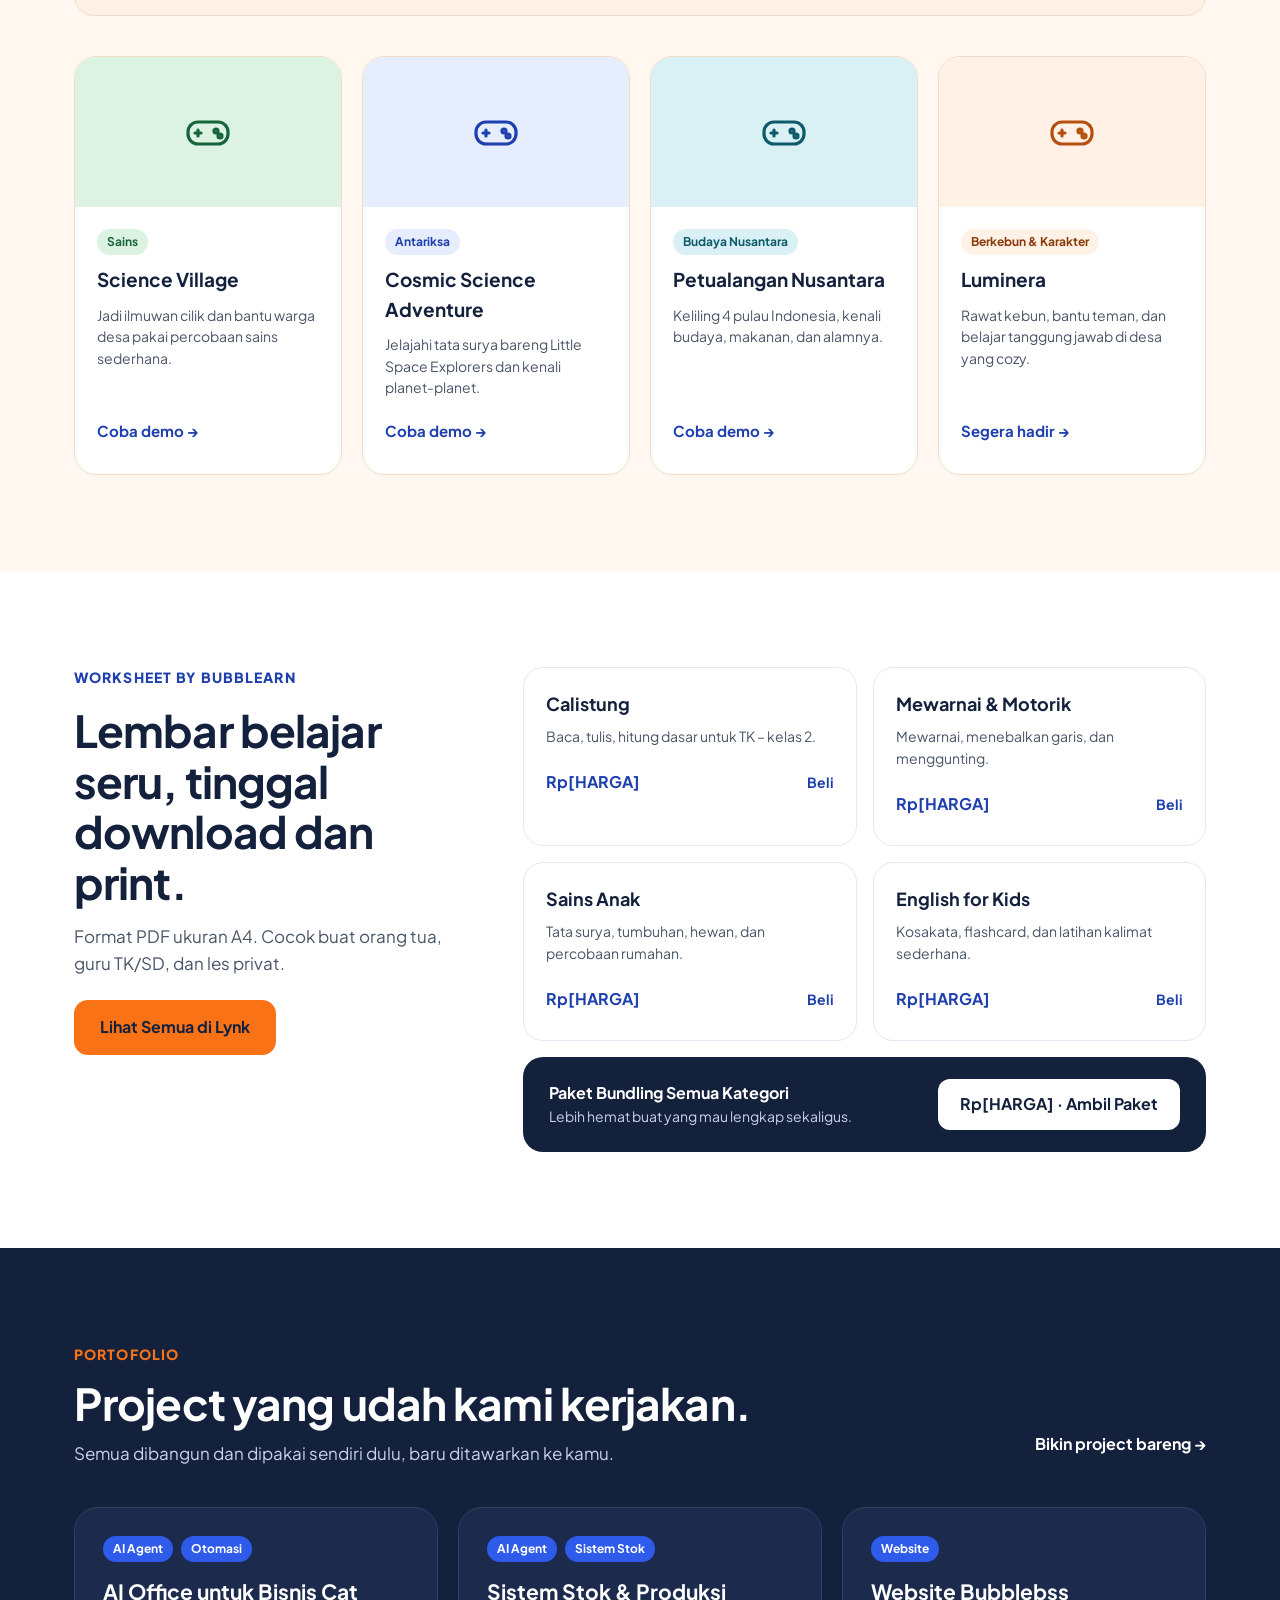
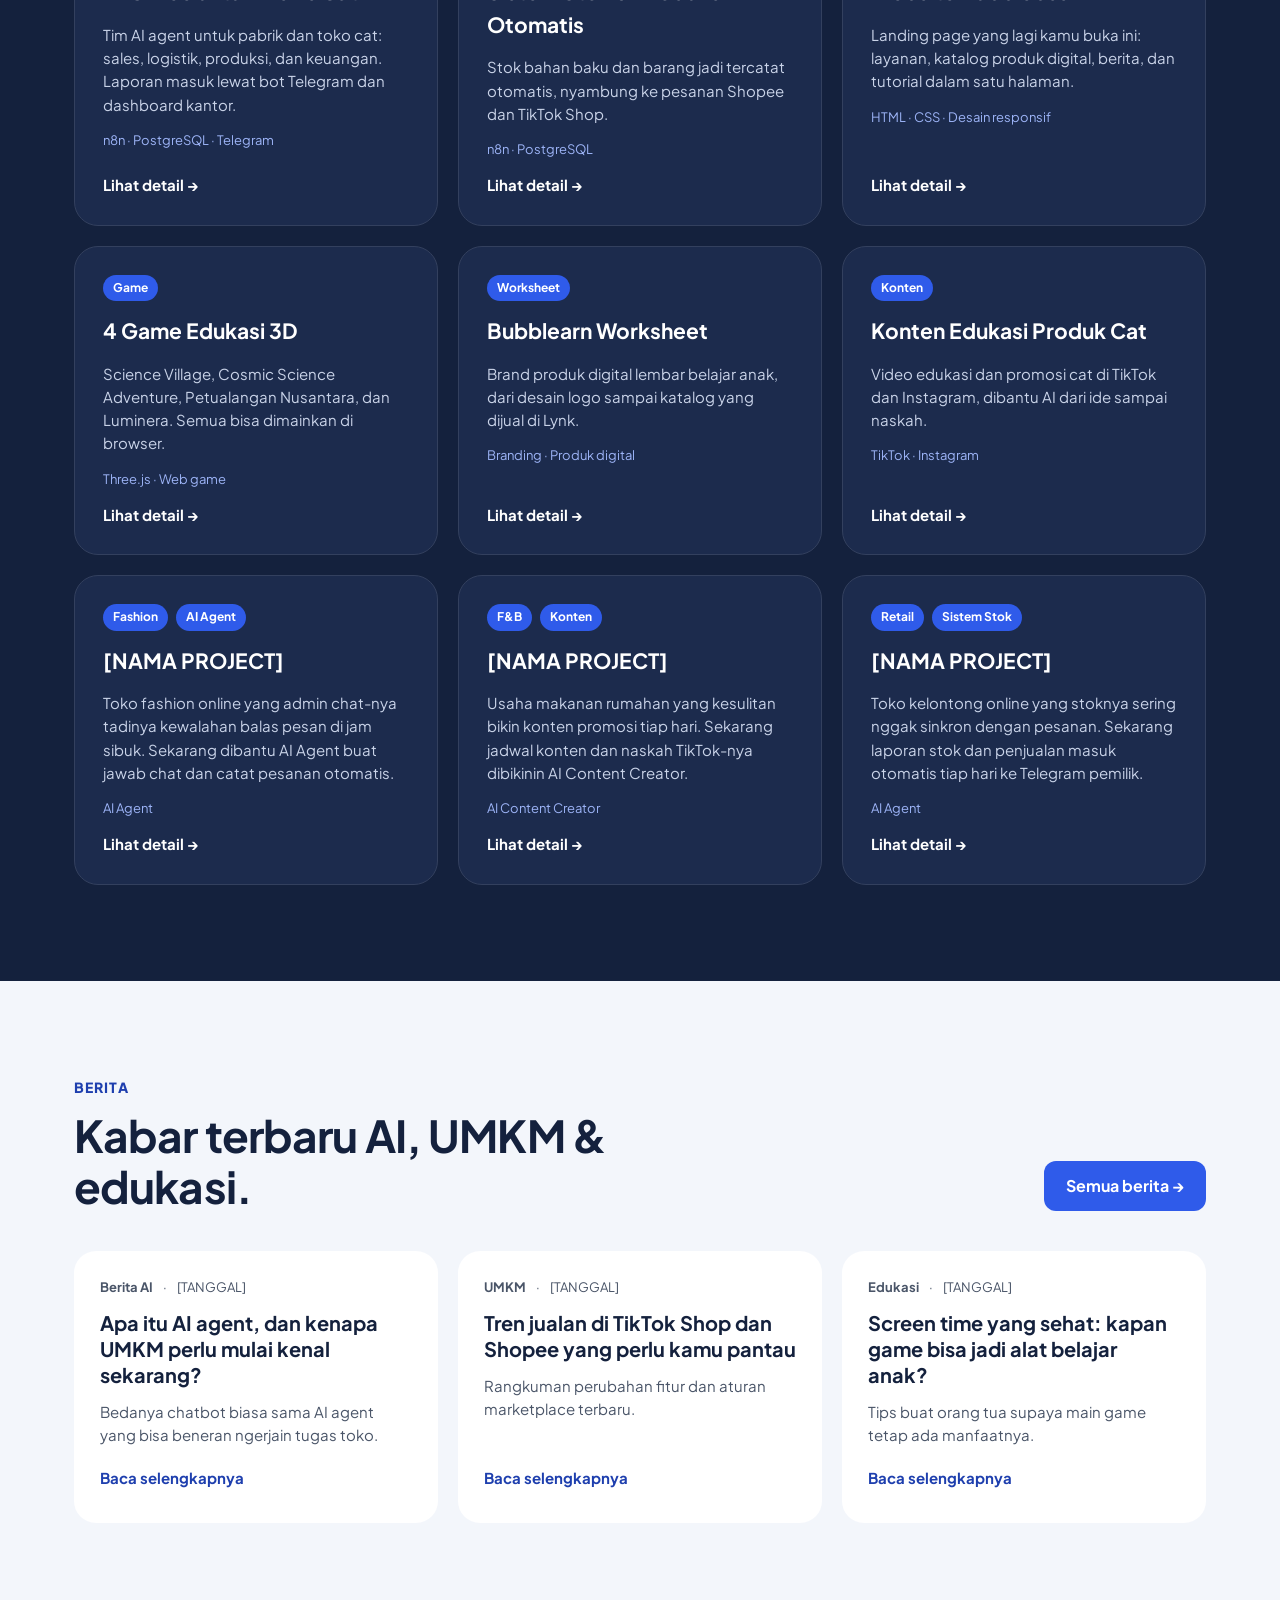
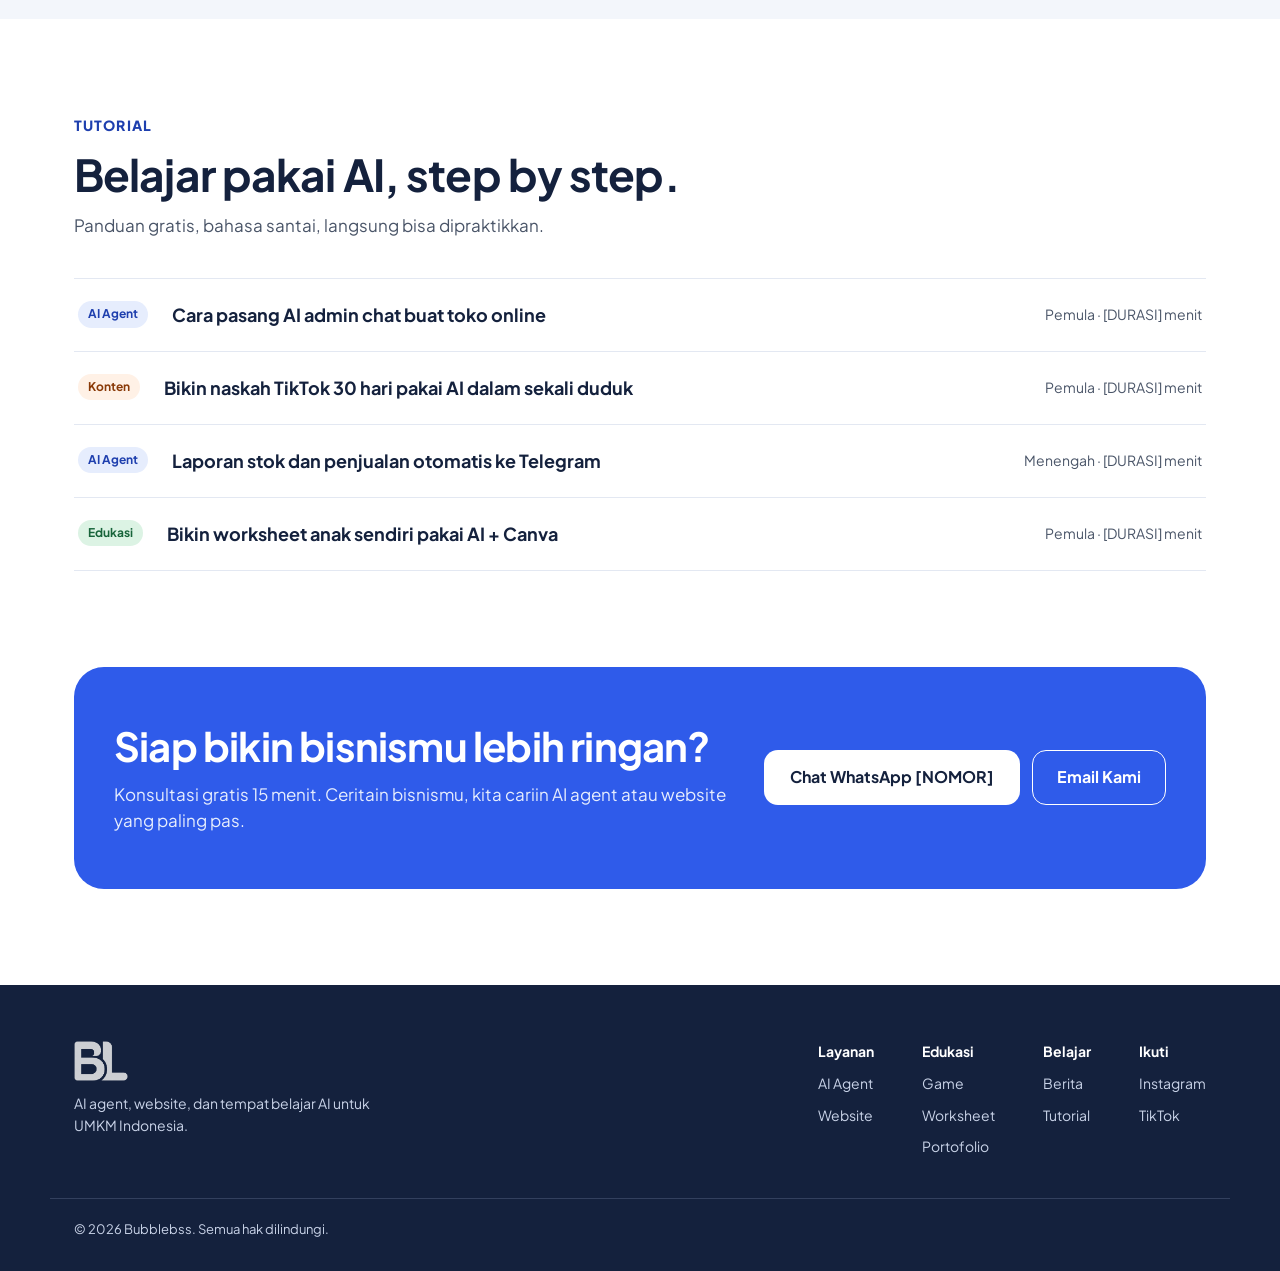
==== commit 814ec2a2: "Collapse mobile nav behind a kebab menu toggle" ====
--- a/index.html
+++ b/index.html
@@ -27,6 +27,7 @@
 <a href="#tutorial">Tutorial</a>
 <a href="#kontak" class="nav-cta">Konsultasi Gratis</a>
 </div>
+<button class="nav-toggle" id="nav-toggle" aria-label="Menu">&#8942;</button>
 </nav>
 </header>
 
@@ -216,6 +217,7 @@
 <div class="footer-bottom">© 2026 Bubblebss. Semua hak dilindungi.</div>
 </footer>
 
+<script src="assets/nav.js"></script>
 <script src="assets/settings.js"></script>
 <script src="assets/articles.js"></script>
 <script>
--- a/style.css
+++ b/style.css
@@ -48,6 +48,14 @@
 .nav-links{display:flex;flex-wrap:wrap;align-items:center;gap:16px 22px;font-size:15px;font-weight:600}
 .nav-links a{color:var(--navy-text);padding:10px 0}
 .nav-links a.nav-cta{background:var(--blue);color:#FFFFFF !important;padding:13px 26px;border-radius:999px;margin-top:4px}
+.nav-toggle{display:none;background:none;border:none;font-size:26px;line-height:1;color:var(--navy);cursor:pointer;padding:8px 10px}
+
+@media (max-width:760px){
+  .nav-toggle{display:block}
+  .nav-links{display:none;flex-direction:column;align-items:flex-start;width:100%;gap:8px;padding-top:12px}
+  .nav-links.open{display:flex}
+  .nav-links a.nav-cta{margin-top:8px;align-self:flex-start}
+}
 
 /* BUTTONS */
 .btn{display:inline-block;font-weight:700;font-size:16px;padding:15px 26px;border-radius:14px;text-decoration:none}
@@ -76,7 +84,7 @@
 .hero-actions{display:flex;flex-wrap:wrap;gap:12px}
 .hero-grid{flex:1 1 380px;min-width:0;display:grid;grid-template-columns:repeat(2,minmax(0,1fr));gap:16px}
 .hero-card{border-radius:22px;padding:24px;display:flex;flex-direction:column;gap:10px}
-.hero-card.offset{margin-top:32px}
+.hero-card.offset{margin-top:0}
 .hero-card-white{background:#FFFFFF;border:1px solid var(--border)}
 .hero-card-navy{background:var(--navy);color:#FFFFFF}
 .hero-card-orange{background:var(--chip-orange-bg)}
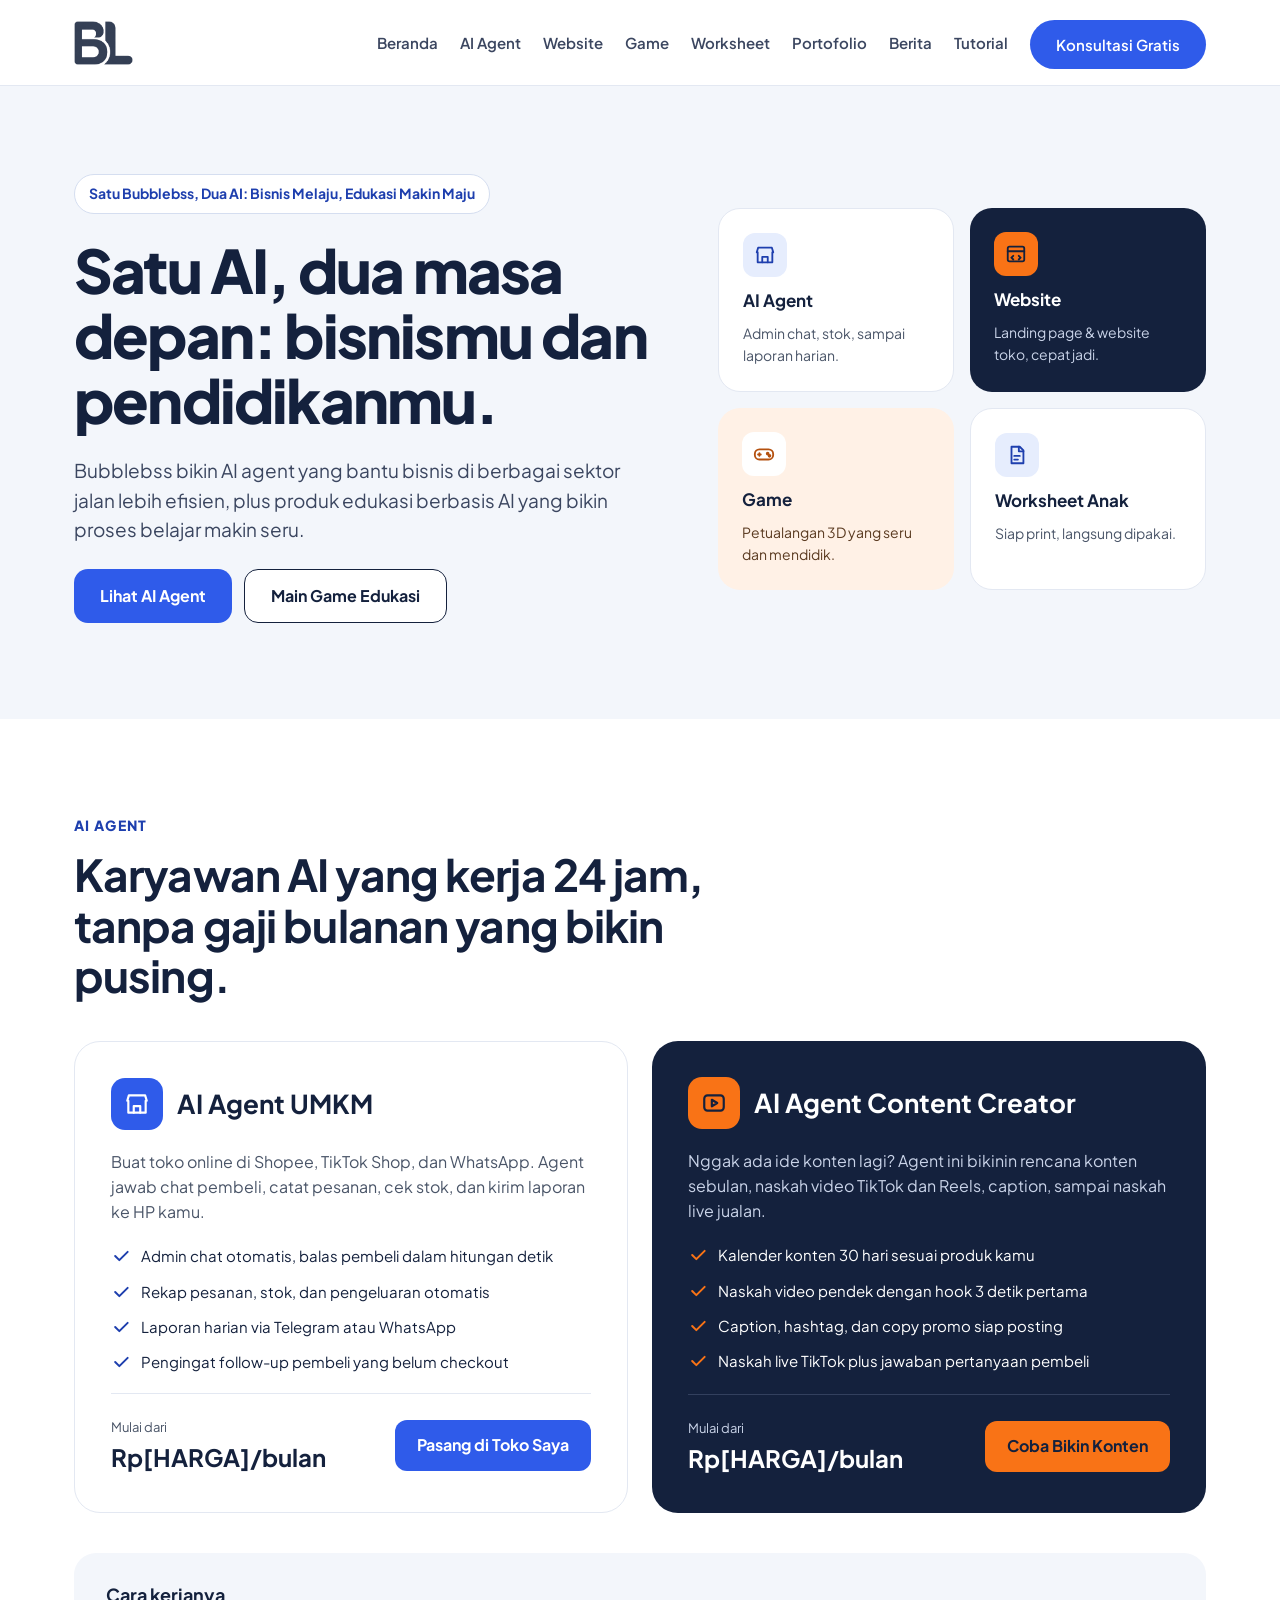
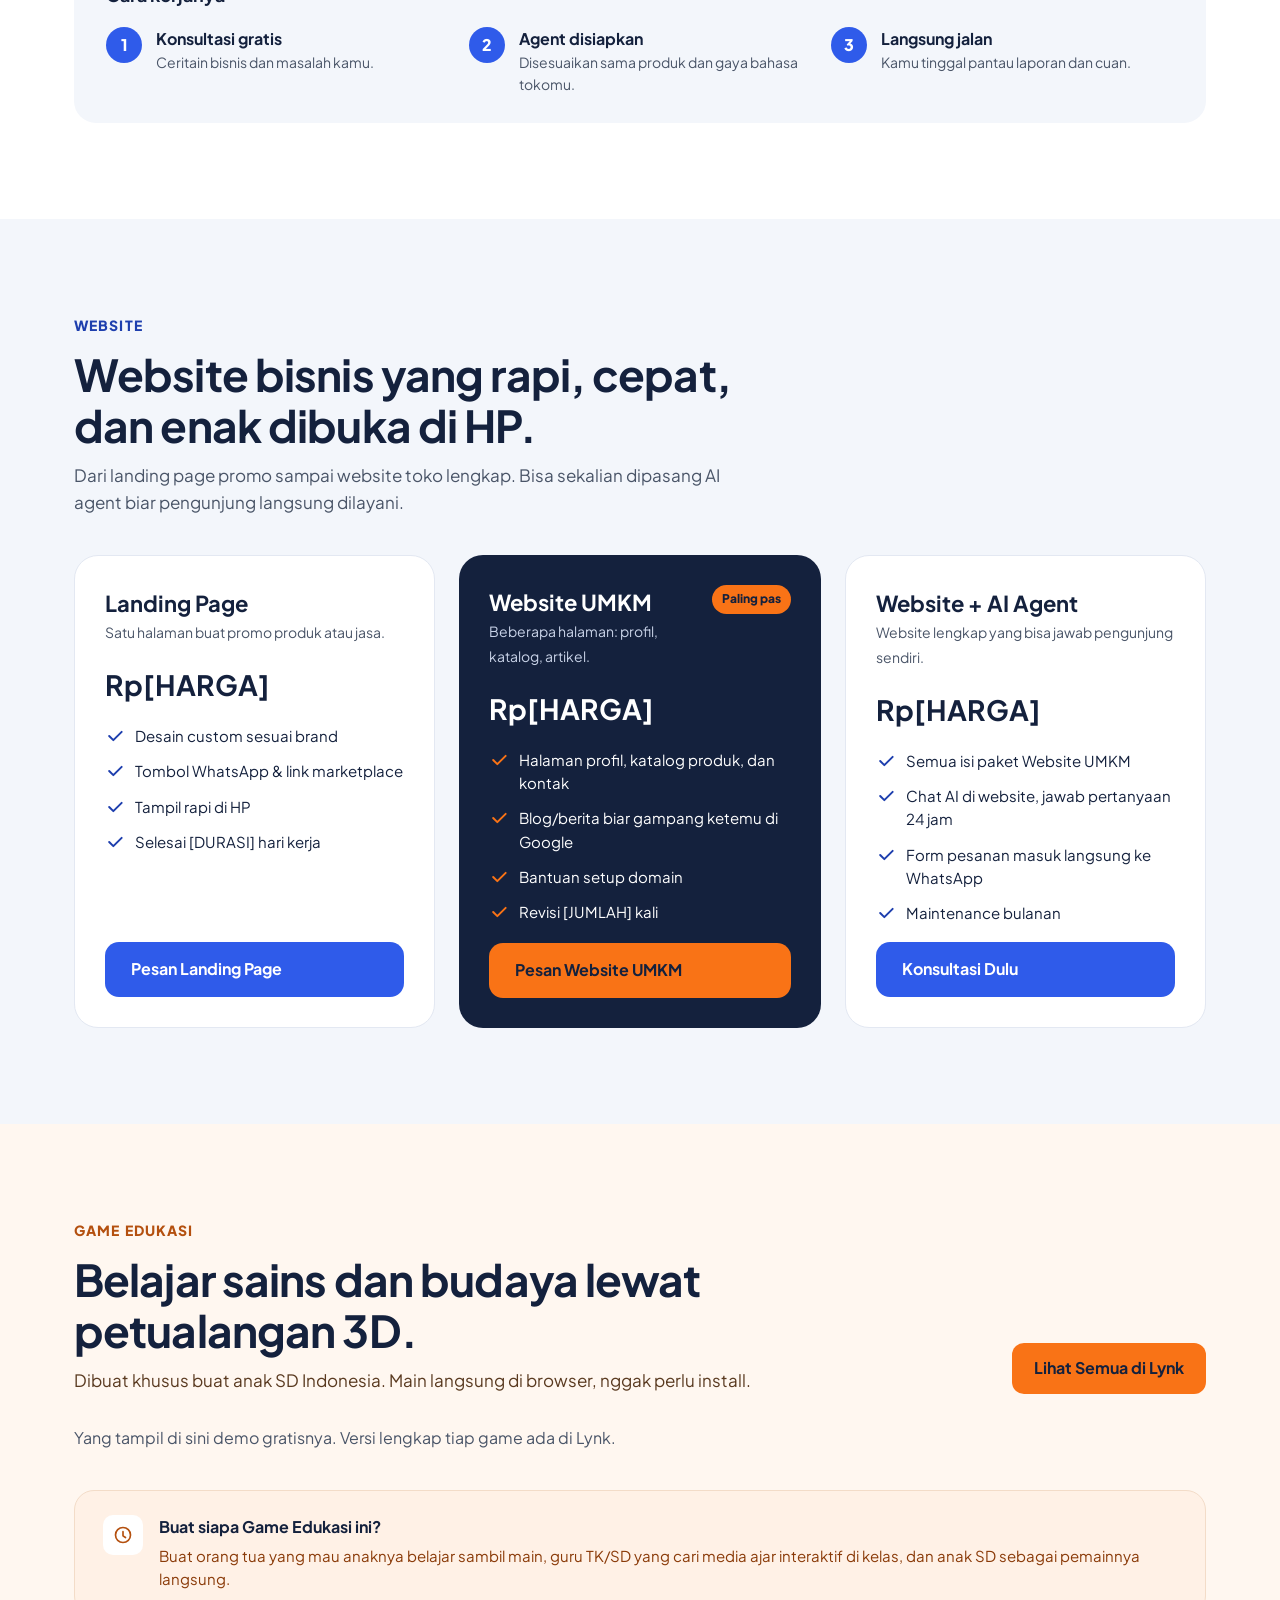
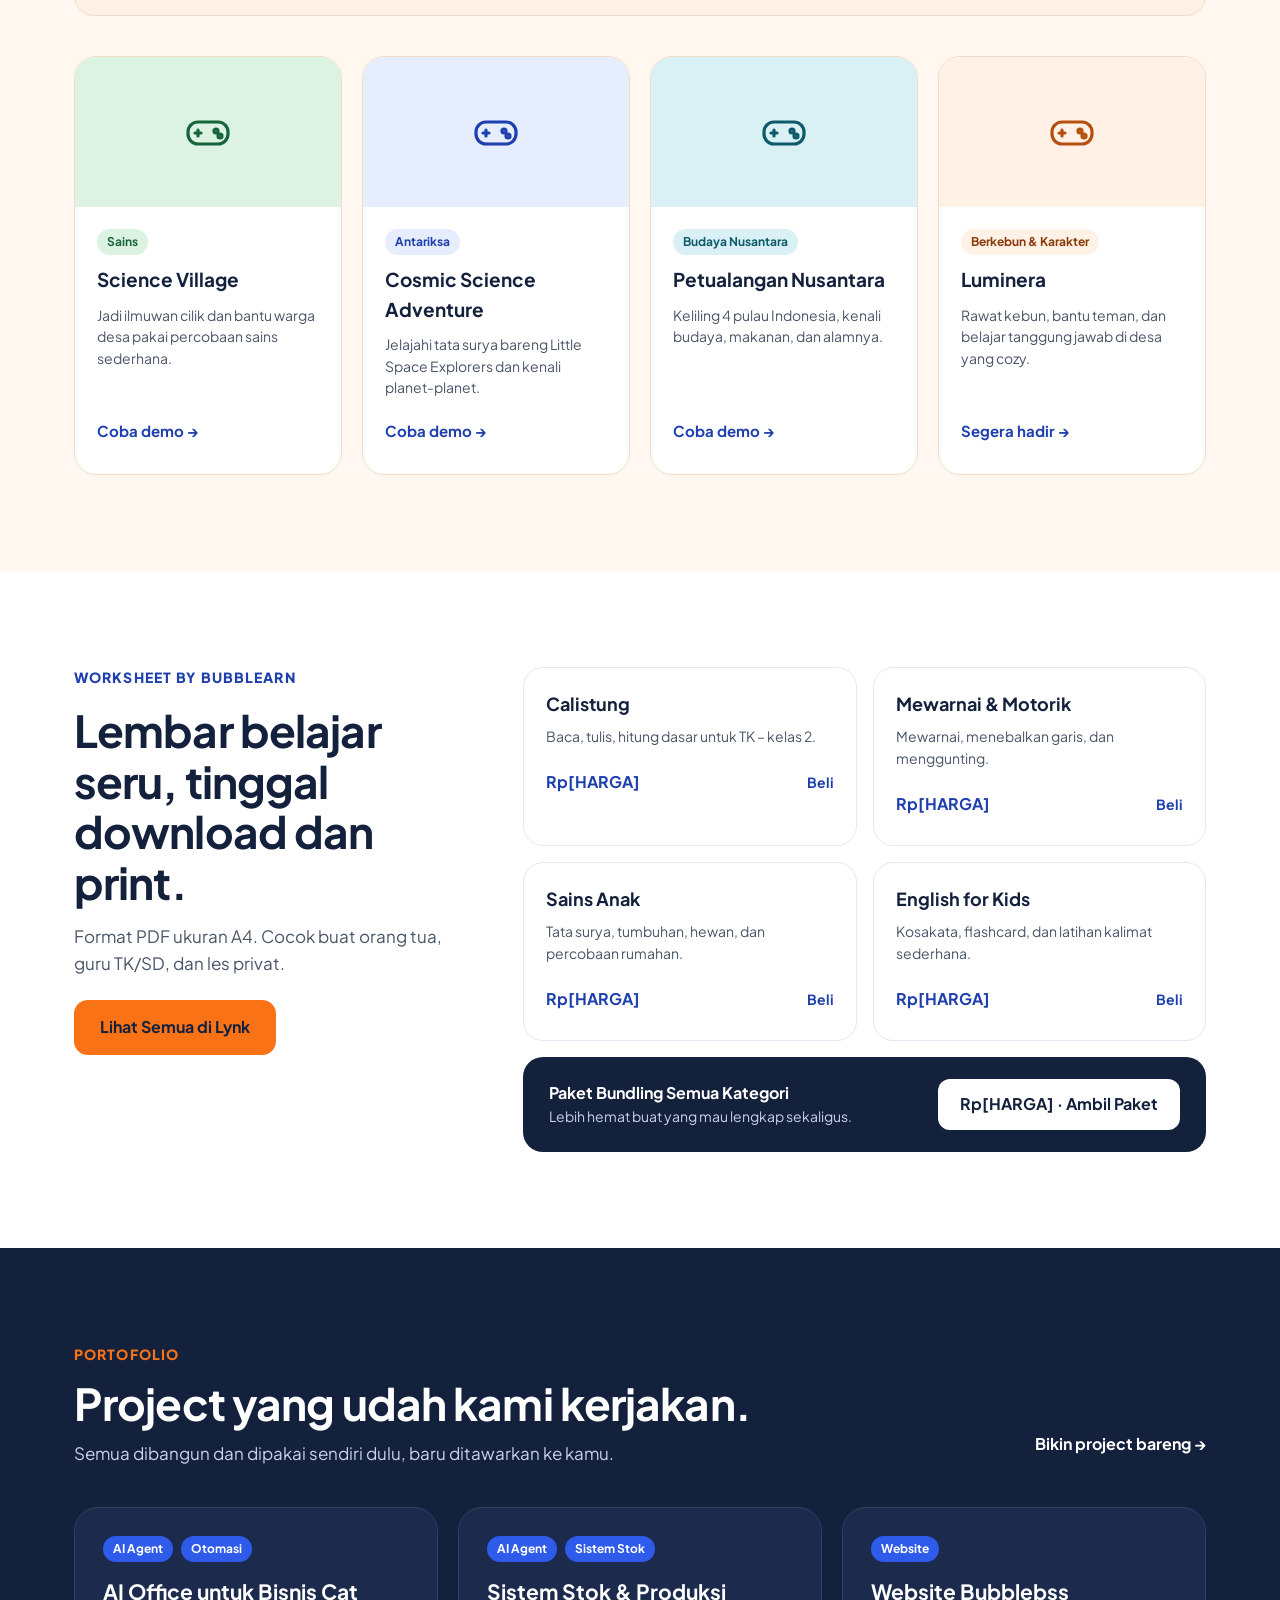
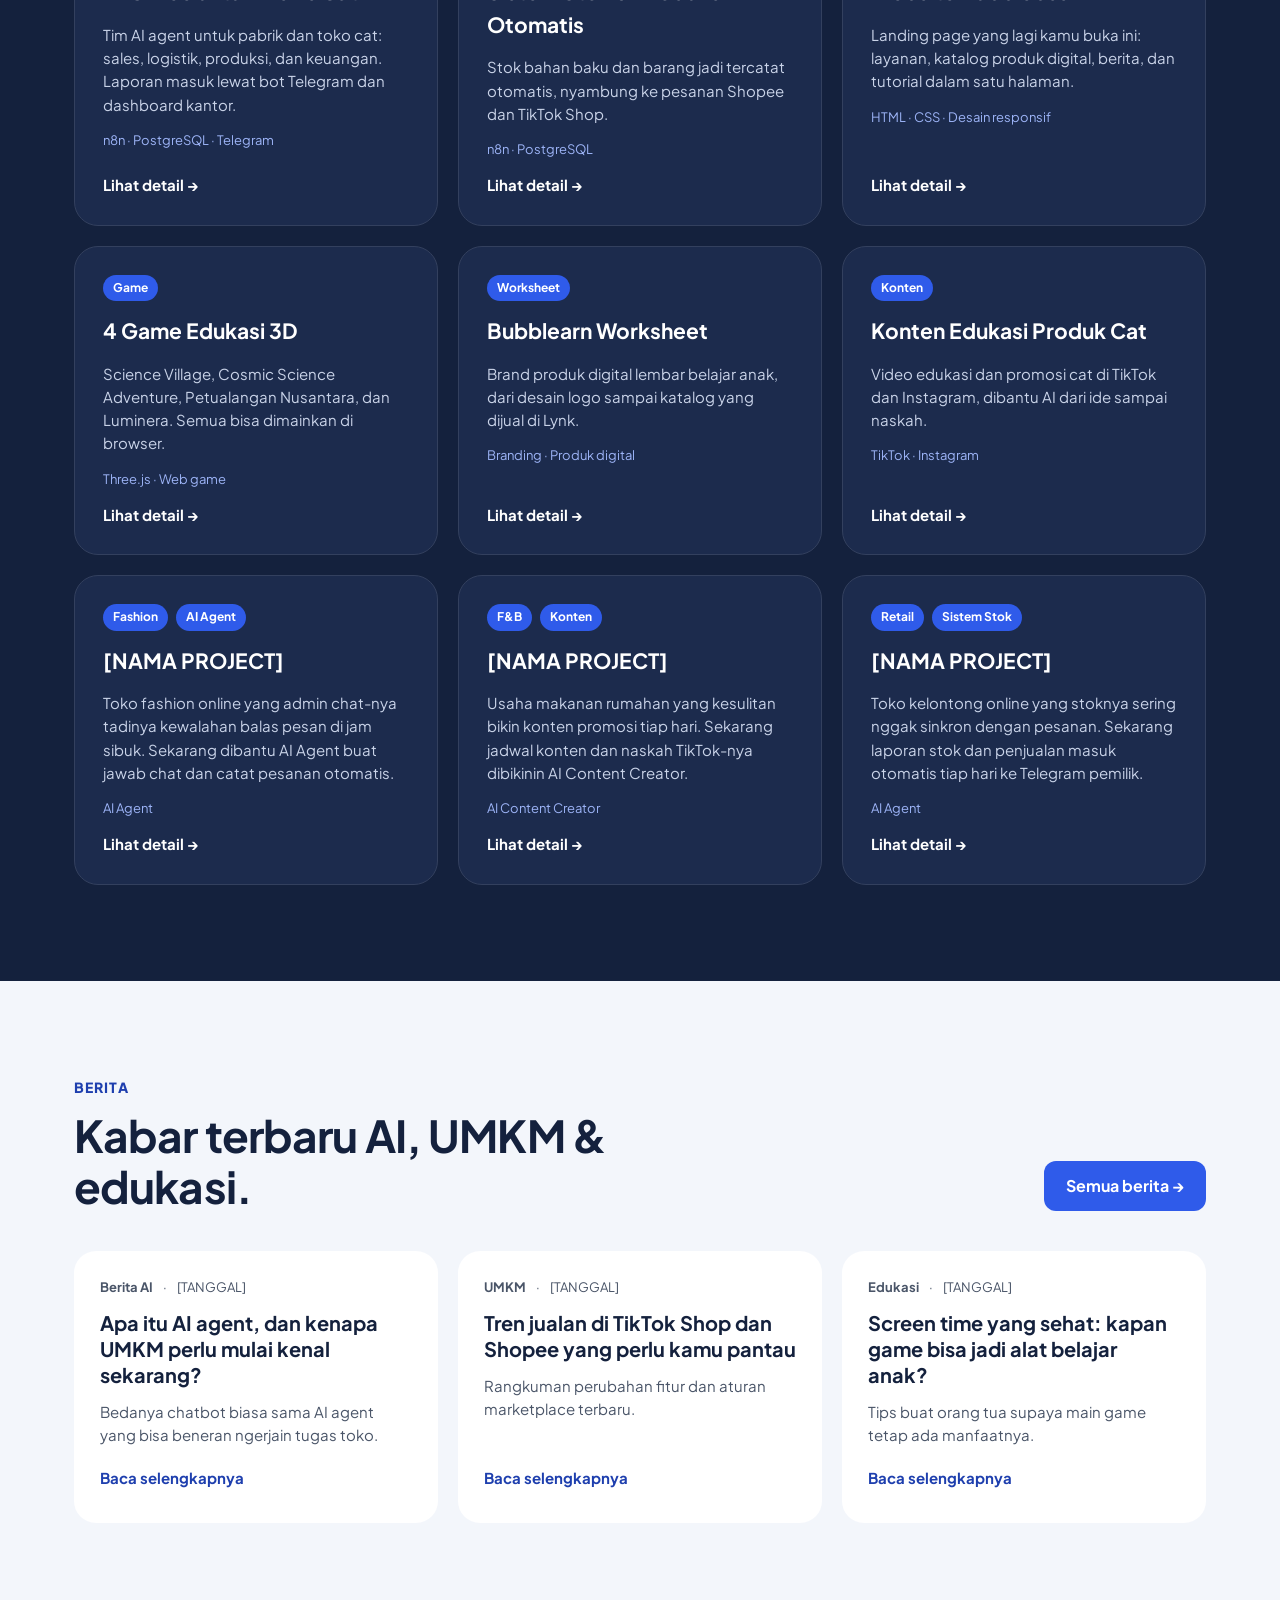
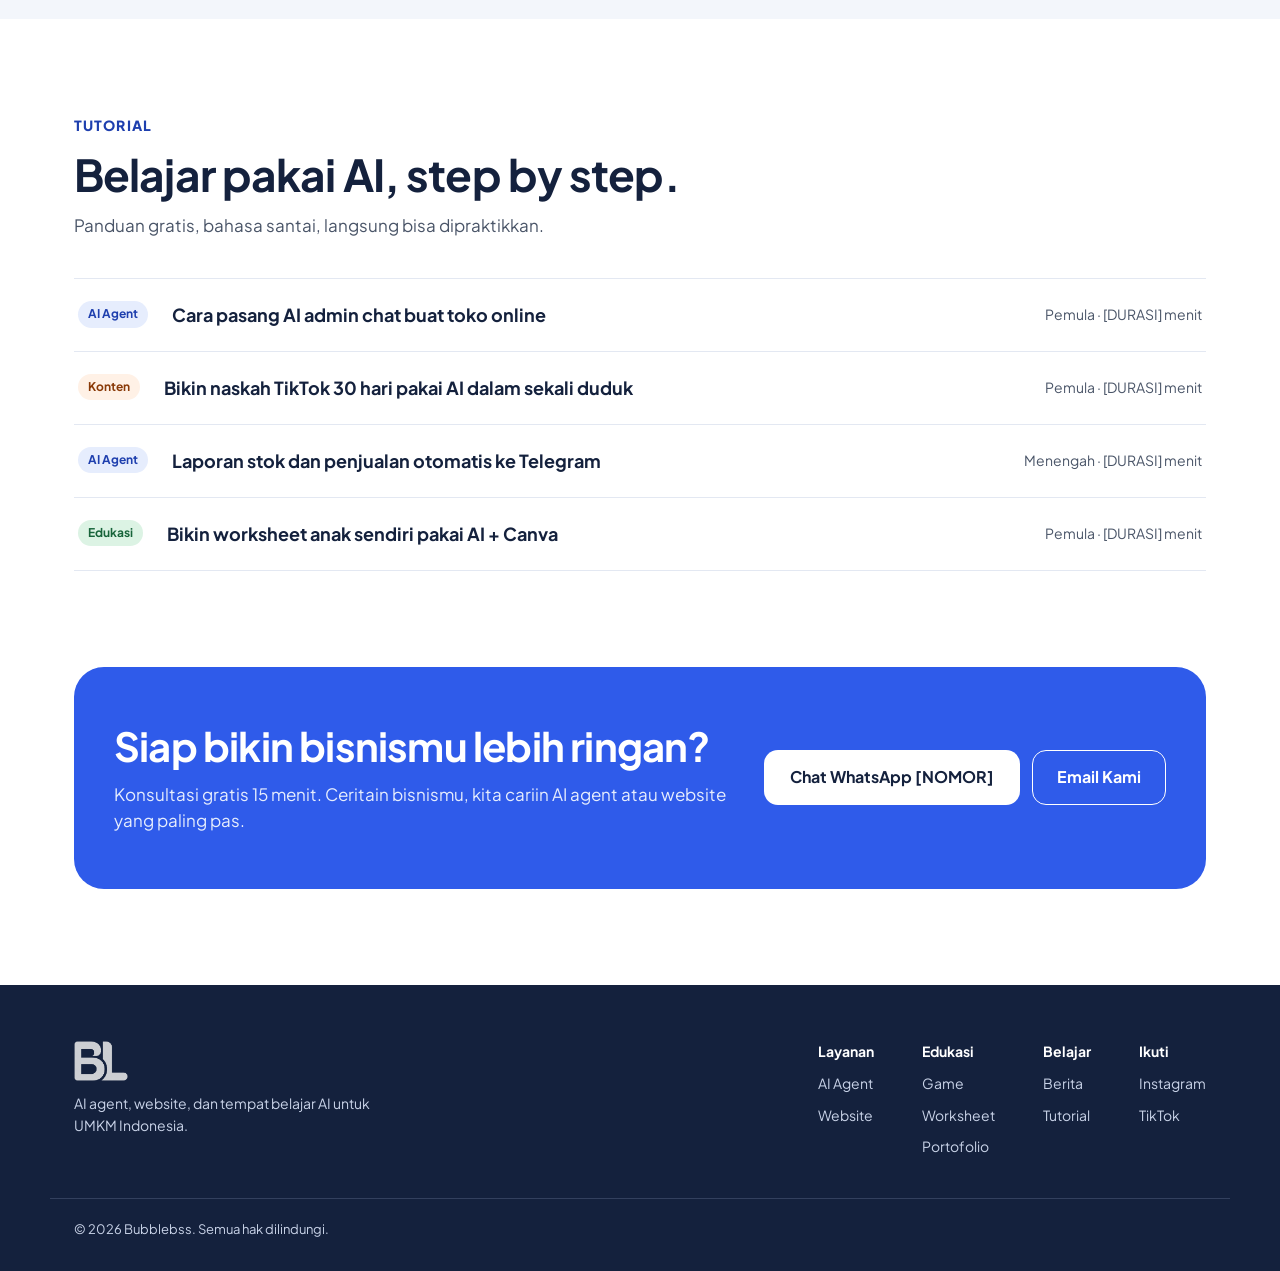
==== commit c207a8b9: "Add Beranda nav link everywhere; make homepage nav/hero/footer link to dedicated pages instead of sc" ====
--- a/index.html
+++ b/index.html
@@ -18,13 +18,14 @@
 <img src="assets/logo-bl.png" alt="Bubblebss" style="height:44px;width:auto;display:block">
 </a>
 <div class="nav-links">
-<a href="#ai-agent">AI Agent</a>
-<a href="#website">Website</a>
-<a href="#game">Game</a>
-<a href="#worksheet">Worksheet</a>
-<a href="#portofolio">Portofolio</a>
-<a href="#berita">Berita</a>
-<a href="#tutorial">Tutorial</a>
+<a href="/">Beranda</a>
+<a href="/ai-agent/">AI Agent</a>
+<a href="/website/">Website</a>
+<a href="/game/">Game</a>
+<a href="/worksheet/">Worksheet</a>
+<a href="/portofolio/">Portofolio</a>
+<a href="/berita/">Berita</a>
+<a href="/tutorial/">Tutorial</a>
 <a href="#kontak" class="nav-cta">Konsultasi Gratis</a>
 </div>
 <button class="nav-toggle" id="nav-toggle" aria-label="Menu">&#8942;</button>
@@ -39,8 +40,8 @@
 <h1 class="hero-title" data-settings="hero_title">Satu AI, dua masa depan: bisnismu dan pendidikanmu.</h1>
 <p class="hero-desc" data-settings="hero_desc">Bubblebss bikin AI agent yang bantu bisnis di berbagai sektor jalan lebih efisien, plus produk edukasi berbasis AI yang bikin proses belajar makin seru.</p>
 <div class="hero-actions">
-<a href="#ai-agent" class="btn btn-primary">Lihat AI Agent</a>
-<a href="#game" class="btn btn-outline">Main Game Edukasi</a>
+<a href="/ai-agent/" class="btn btn-primary">Lihat AI Agent</a>
+<a href="/game/" class="btn btn-outline">Main Game Edukasi</a>
 </div>
 </div>
 <div class="hero-grid">
@@ -208,8 +209,8 @@
 <p>AI agent, website, dan tempat belajar AI untuk UMKM Indonesia.</p>
 </div>
 <div class="footer-cols">
-<div class="footer-col"><strong>Layanan</strong><a href="#ai-agent">AI Agent</a><a href="#website">Website</a></div>
-<div class="footer-col"><strong>Edukasi</strong><a href="#game">Game</a><a href="#worksheet">Worksheet</a><a href="#portofolio">Portofolio</a></div>
+<div class="footer-col"><strong>Layanan</strong><a href="/ai-agent/">AI Agent</a><a href="/website/">Website</a></div>
+<div class="footer-col"><strong>Edukasi</strong><a href="/game/">Game</a><a href="/worksheet/">Worksheet</a><a href="/portofolio/">Portofolio</a></div>
 <div class="footer-col"><strong>Belajar</strong><a href="/berita/">Berita</a><a href="/tutorial/">Tutorial</a></div>
 <div class="footer-col"><strong>Ikuti</strong><a href="#" data-settings-href="instagram_url">Instagram</a><a href="#" data-settings-href="tiktok_url">TikTok</a></div>
 </div>
--- a/style.css
+++ b/style.css
@@ -42,7 +42,7 @@
 
 /* NAV */
 .site-header{border-bottom:1px solid var(--border);background:#FFFFFF}
-.nav{display:flex;flex-wrap:wrap;align-items:center;justify-content:space-between;gap:16px;padding:16px 24px}
+.nav{position:relative;display:flex;flex-wrap:wrap;align-items:center;justify-content:space-between;gap:16px;padding:16px 24px}
 .nav-brand{display:flex;align-items:center;gap:10px;color:var(--navy)}
 .nav-brand strong{font-weight:800;font-size:22px;letter-spacing:-0.02em}
 .nav-links{display:flex;flex-wrap:wrap;align-items:center;gap:16px 22px;font-size:15px;font-weight:600}
@@ -52,9 +52,11 @@
 
 @media (max-width:760px){
   .nav-toggle{display:block}
-  .nav-links{display:none;flex-direction:column;align-items:flex-start;width:100%;gap:8px;padding-top:12px}
+  .nav-links{display:none;position:absolute;top:100%;left:24px;right:24px;flex-direction:column;align-items:stretch;width:auto;gap:0;margin-top:8px;background:#FFFFFF;border:1px solid var(--border);border-radius:16px;padding:4px 16px;box-shadow:0 8px 24px rgba(20,33,61,0.08);z-index:20}
   .nav-links.open{display:flex}
-  .nav-links a.nav-cta{margin-top:8px;align-self:flex-start}
+  .nav-links a{padding:14px 0;border-bottom:1px solid var(--border)}
+  .nav-links a:last-of-type{border-bottom:none}
+  .nav-links a.nav-cta{margin:12px 0;align-self:stretch;text-align:center;border-bottom:none}
 }
 
 /* BUTTONS */
